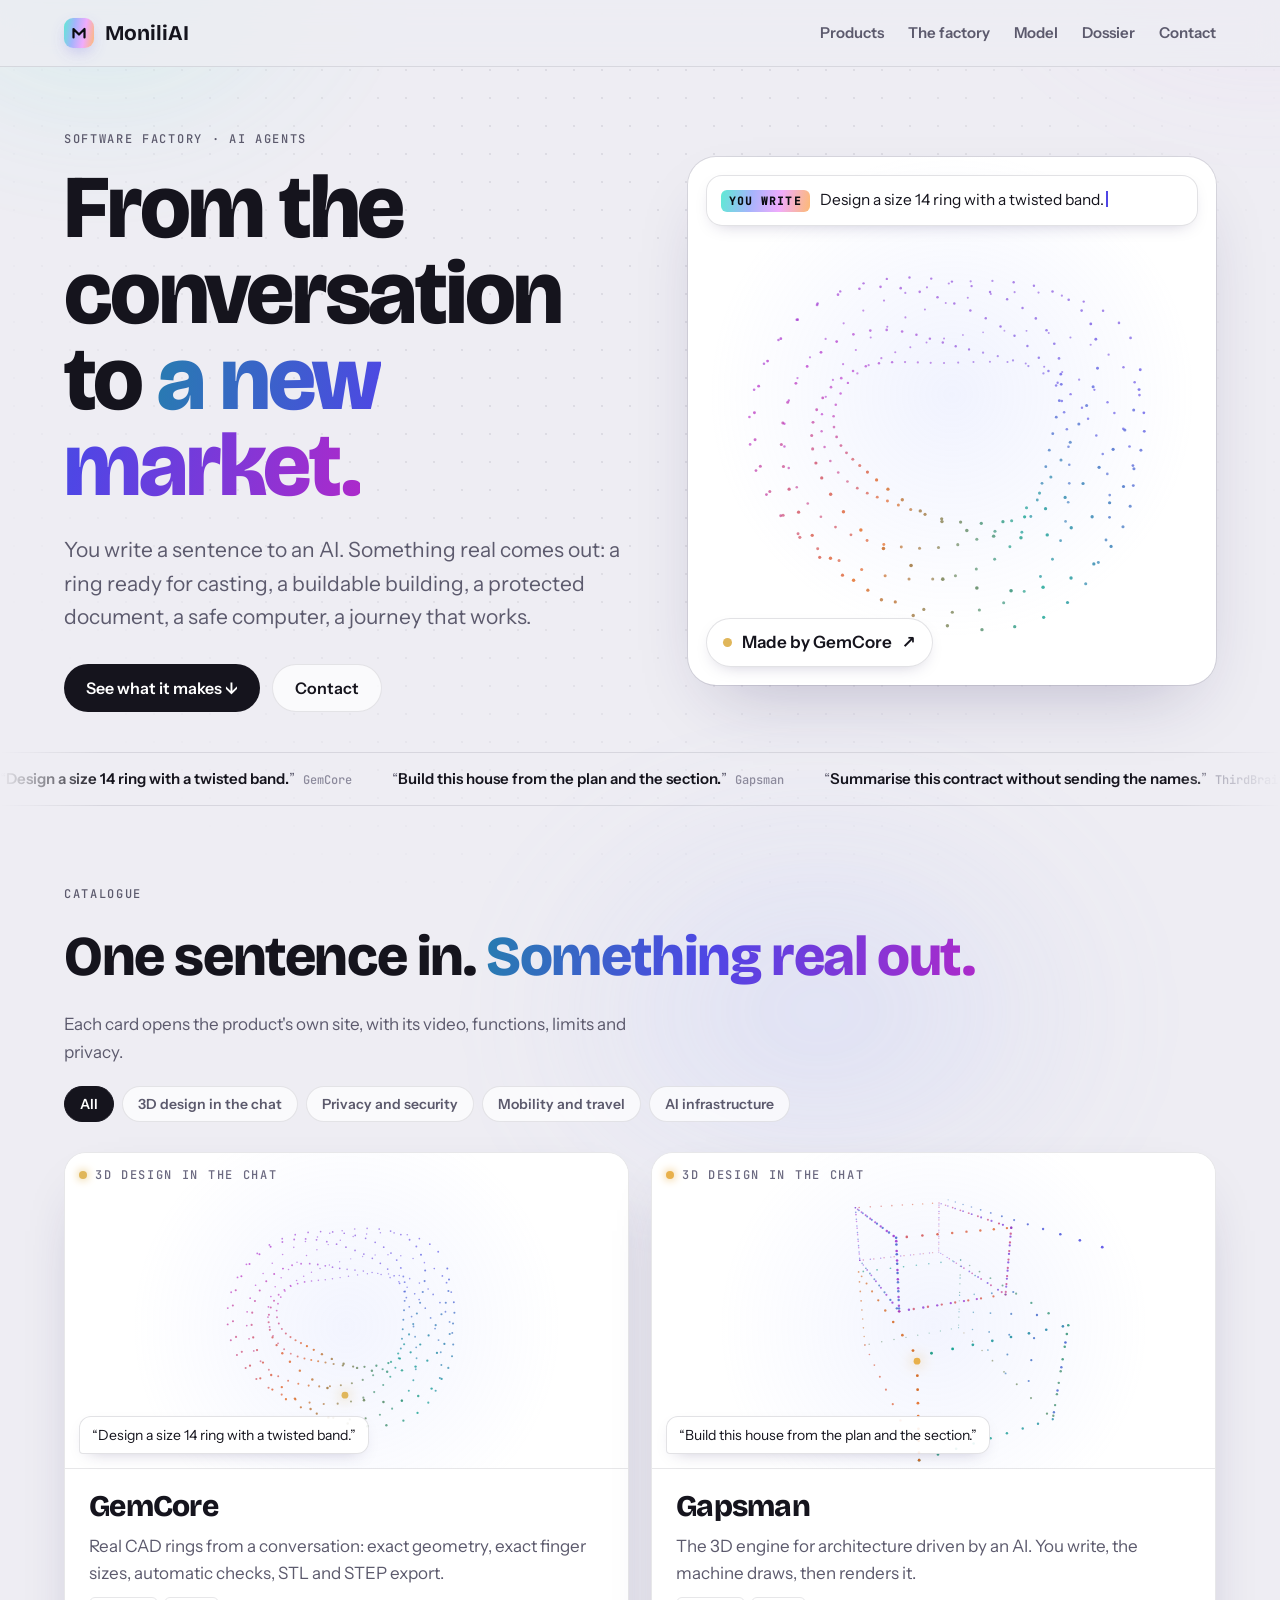
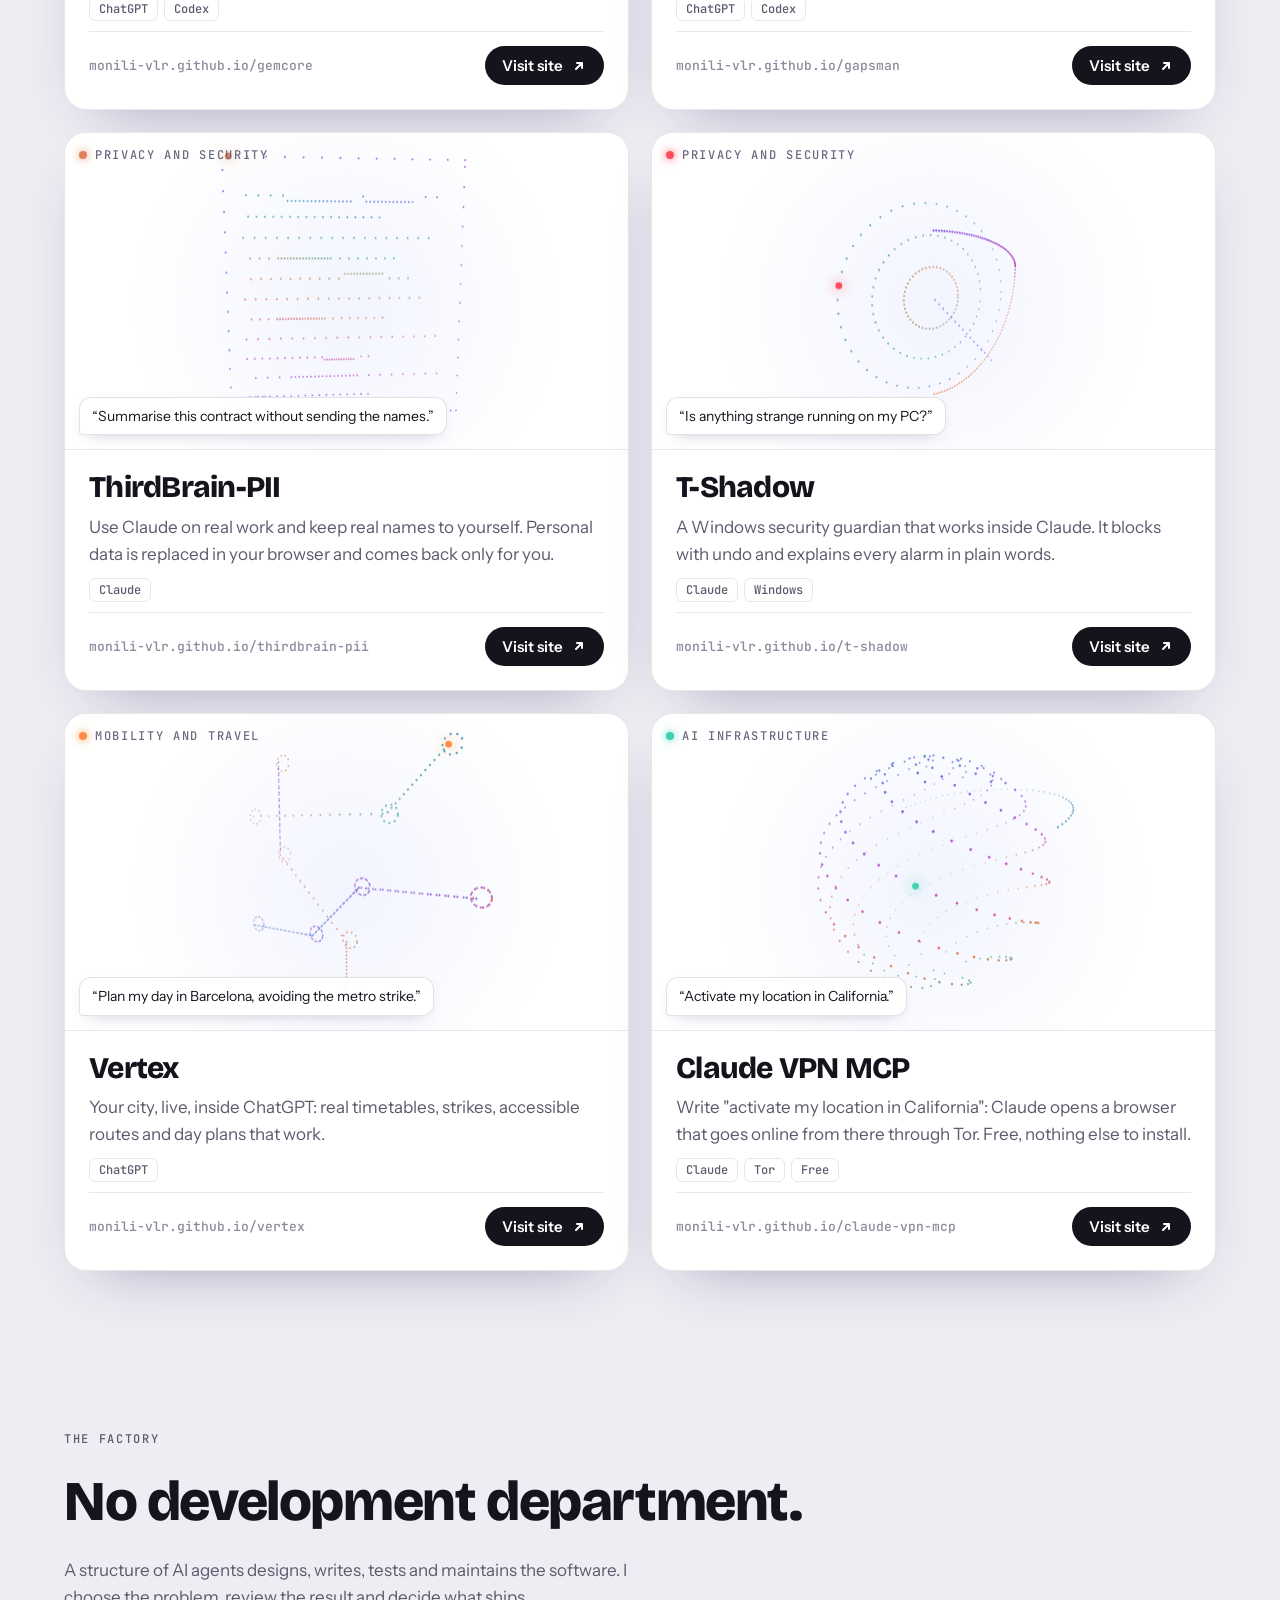
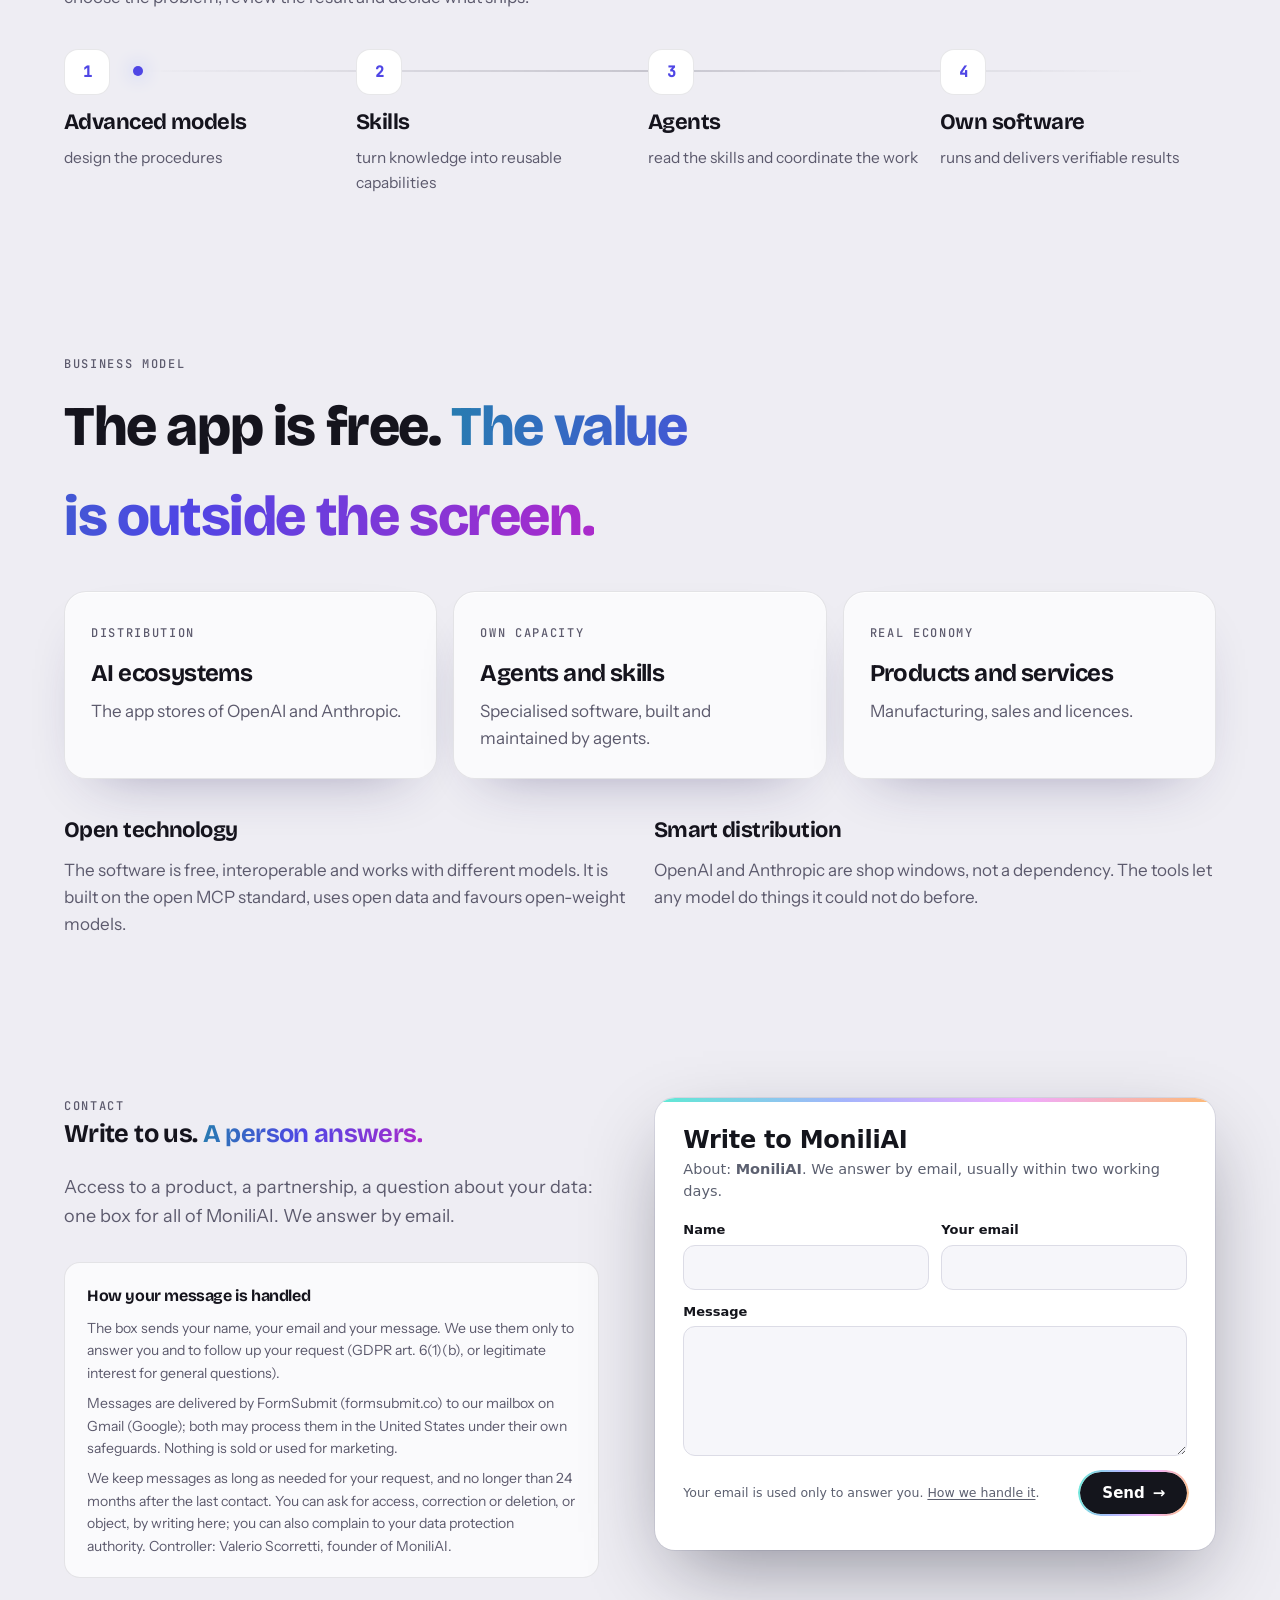
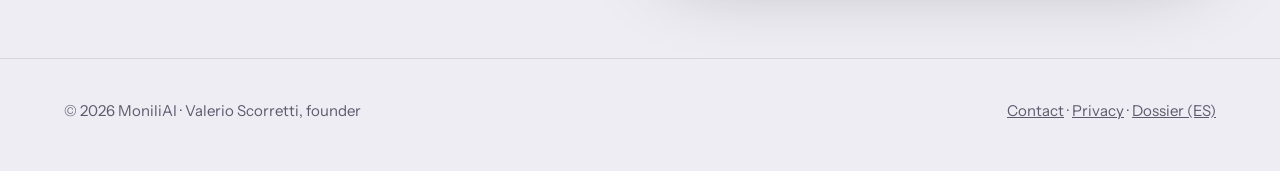
==== index.html @ 057ae203 "White animation screens with dark holographic points; denser lines, smaller points Co-Authored-By: C" ====
<!doctype html>
<html lang="en">
<head>
<meta charset="utf-8">
<meta name="viewport" content="width=device-width, initial-scale=1, viewport-fit=cover">
<title>MoniliAI</title>
<meta name="description" content="MoniliAI is a software factory driven by AI agents. You write a prompt, and something real comes out: a ring, a building, a protected document, a safe computer, a journey.">
<meta name="theme-color" content="#EEEDF3">
<link rel="icon" href="favicon.svg" type="image/svg+xml">
<link rel="canonical" href="https://monili-vlr.github.io/">
<meta property="og:type" content="website">
<meta property="og:title" content="MoniliAI · From the conversation to a new market">
<meta property="og:description" content="A software factory driven by AI agents. You write, something real comes out.">
<meta property="og:url" content="https://monili-vlr.github.io/">
<meta property="og:image" content="https://monili-vlr.github.io/og.jpg">
<meta name="twitter:card" content="summary_large_image">
<link rel="stylesheet" href="fonts/fonts.css">
<style>
/* Layout: a pearl lab with dark screens. The page is light, like the cream product sites; the animations live on dark screens, like the dark ones.
   Before: a dark lab. The hero is a live stage where a prompt turns into the shape of a product;
   every product card uses the same point-cloud engine and the same holographic palette. Single dark theme by design. */
:root {
  --bg: #EEEDF3; --bg2: #FFFFFF; --surface: rgba(255,255,255,.72); --surface2: rgba(255,255,255,.9);
  --line: rgba(22,20,40,.10); --fg: #15141D; --mute: #5C5A6D; --dim: #8C8A9C;
  --screen: #FFFFFF; --on-screen: #15141D; --on-screen-mute: #6B6980;
  --holo: linear-gradient(100deg, #5EEAD4 0%, #A5B4FC 34%, #F0ABFC 66%, #FDBA74 100%);
  --holo-ink: linear-gradient(100deg, #0E9F8E 0%, #4F46E5 38%, #B527C8 68%, #E2641A 100%);
  --shadow: 0 1px 0 rgba(255,255,255,.7) inset, 0 24px 60px -34px rgba(40,30,90,.45);
  --display: "Bricolage Grotesque", "Segoe UI", system-ui, sans-serif;
  --body: "Instrument Sans", "Segoe UI", system-ui, -apple-system, sans-serif;
  --mono: "JetBrains Mono", ui-monospace, Consolas, Menlo, monospace;
  --max: 1200px; --r: 22px;
  color-scheme: light;
}
* { box-sizing: border-box; }
html { scroll-behavior: smooth; }
body { margin: 0; background: var(--bg); color: var(--fg); font: 17px/1.6 var(--body); -webkit-font-smoothing: antialiased; overflow-x: hidden; }
a { color: inherit; }
:focus-visible { outline: 2px solid #4F46E5; outline-offset: 3px; border-radius: 8px; }
.wrap { max-width: var(--max); margin: 0 auto; padding-left: max(24px, env(safe-area-inset-left, 0px)); padding-right: max(24px, env(safe-area-inset-right, 0px)); }
.skip { position: absolute; left: -999px; top: 8px; background: #fff; color: #000; padding: 8px 14px; border-radius: 8px; z-index: 60; }
.skip:focus { left: 8px; }
h1, h2, h3 { font-family: var(--display); margin: 0; letter-spacing: -.025em; text-wrap: balance; }
.holo { background: var(--holo-ink); -webkit-background-clip: text; background-clip: text; color: transparent; background-size: 200% 100%; animation: shift 9s ease-in-out infinite alternate; }
@keyframes shift { to { background-position: 100% 0; } }
.label { font: 500 12px var(--mono); letter-spacing: .14em; text-transform: uppercase; color: var(--mute); }

/* ambient light */
.aurora { position: fixed; inset: -20vmax; z-index: -1; pointer-events: none; filter: blur(70px); opacity: .75;
  background: radial-gradient(28vmax 22vmax at 20% 15%, rgba(94,234,212,.30), transparent 70%), radial-gradient(30vmax 24vmax at 85% 10%, rgba(240,171,252,.30), transparent 70%), radial-gradient(34vmax 26vmax at 60% 90%, rgba(165,180,252,.32), transparent 70%); }
@media (prefers-reduced-motion: no-preference) { .aurora { animation: drift 26s ease-in-out infinite alternate; } }
@keyframes drift { to { transform: translate3d(3vmax, -2vmax, 0) rotate(6deg); } }
.dots { position: fixed; inset: 0; z-index: -1; pointer-events: none; background-image: radial-gradient(rgba(22,20,40,.08) 1px, transparent 1px); background-size: 28px 28px; mask-image: radial-gradient(ellipse at 50% 30%, #000 30%, transparent 80%); }

/* header */
header.top { position: sticky; top: env(safe-area-inset-top, 0px); z-index: 30; background: rgba(238,237,243,.78); backdrop-filter: blur(14px); -webkit-backdrop-filter: blur(14px); border-bottom: 1px solid var(--line); }
body::before { content: ""; position: fixed; inset: 0 0 auto; height: env(safe-area-inset-top, 0px); z-index: 40; background: var(--bg); }
.bar { display: flex; align-items: center; gap: 24px; height: 66px; }
.brand { display: flex; align-items: center; gap: 11px; text-decoration: none; font: 700 21px var(--display); }
.mark { width: 30px; height: 30px; border-radius: 9px; background: var(--holo); display: grid; place-items: center; box-shadow: 0 6px 18px -6px rgba(79,70,229,.45); }
.mark svg { width: 18px; height: 18px; }
.bar nav { margin-left: auto; display: flex; gap: 24px; }
.bar nav a { text-decoration: none; font-weight: 600; font-size: 15px; color: var(--mute); }
.bar nav a:hover { color: var(--fg); }

/* buttons */
.btn { position: relative; display: inline-flex; align-items: center; gap: 10px; padding: 13px 22px; border-radius: 999px; font: 600 16px var(--body); text-decoration: none; transition: transform .15s; }
.btn:hover { transform: translateY(-1px); }
.btn.pri { background: var(--fg); color: #fff; }
.btn.ghost { background: transparent; color: var(--fg); border: 1px solid var(--line); }
.btn.ghost { background: var(--surface); }
.btn.ghost:hover { border-color: rgba(22,20,40,.3); }

/* hero */
.hero { display: grid; grid-template-columns: 1.05fr .95fr; gap: 40px; align-items: center; padding-block: 64px 40px; }
.hero h1 { font-size: clamp(46px, 7vw, 96px); line-height: .96; font-weight: 800; font-variation-settings: "opsz" 96; }
.hero p.lead { font-size: clamp(18px, 2vw, 21px); color: var(--mute); max-width: 33em; margin: 24px 0 0; }
.hero .cta { display: flex; flex-wrap: wrap; gap: 12px; margin-top: 30px; }
.stage { position: relative; aspect-ratio: 1 / 1; max-width: 100%; border-radius: 28px; background: radial-gradient(circle at 50% 45%, rgba(165,180,252,.14), transparent 62%), var(--screen); color: var(--on-screen); overflow: hidden; box-shadow: 0 40px 90px -40px rgba(40,30,90,.6); }
.stage canvas { position: absolute; inset: 0; width: 100%; height: 100%; }
.stage .say { position: absolute; left: 18px; right: 18px; top: 18px; display: flex; gap: 10px; align-items: center; padding: 12px 14px; border-radius: 16px; background: rgba(8,9,13,.72); border: 1px solid rgba(255,255,255,.1); backdrop-filter: blur(8px); font-size: 15.5px; min-height: 50px; }
.stage .say b { flex: none; font: 600 11px var(--mono); letter-spacing: .1em; text-transform: uppercase; color: #0B0C11; background: var(--holo); padding: 4px 8px; border-radius: 6px; }
.stage .say span::after { content: ""; display: inline-block; width: 2px; height: 1.05em; margin-left: 2px; vertical-align: -2px; background: #A5B4FC; animation: blink 1s steps(1) infinite; }
@keyframes blink { 50% { opacity: 0; } }
.stage .made { position: absolute; left: 18px; right: 18px; bottom: 18px; display: flex; align-items: center; justify-content: space-between; gap: 12px; }
.stage .made a { display: inline-flex; align-items: center; gap: 10px; padding: 10px 16px; border-radius: 999px; background: rgba(8,9,13,.72); border: 1px solid rgba(255,255,255,.12); text-decoration: none; font-weight: 600; backdrop-filter: blur(8px); }
.stage .made a:hover { border-color: rgba(255,255,255,.35); }
.stage .made a i { width: 9px; height: 9px; border-radius: 50%; }
.pick { display: flex; gap: 6px; }
.pick button { width: 10px; height: 10px; padding: 0; border-radius: 50%; border: 0; background: rgba(255,255,255,.22); cursor: pointer; }
.pick button[aria-current="true"] { background: #fff; width: 24px; border-radius: 6px; }

/* prompt ticker */
.ticker { border-block: 1px solid var(--line); overflow: hidden; padding-block: 14px; mask-image: linear-gradient(90deg, transparent, #000 8%, #000 92%, transparent); }
.ticker .row { display: flex; gap: 40px; width: max-content; }
@media (prefers-reduced-motion: no-preference) { .ticker .row { animation: tick 60s linear infinite; } }
@keyframes tick { to { transform: translateX(-50%); } }
.ticker span { white-space: nowrap; color: var(--mute); font-size: 15px; }
.ticker span b { color: var(--fg); font-weight: 600; }
.ticker span em { font-style: normal; font: 500 12px var(--mono); color: var(--dim); margin-left: 8px; }

/* sections */
section { padding-block: 80px; }
.head { display: flex; flex-wrap: wrap; align-items: end; justify-content: space-between; gap: 20px; margin-bottom: 30px; }
.head h2 { font-size: clamp(34px, 4.6vw, 56px); font-weight: 800; margin-top: 10px; }
.head p { color: var(--mute); max-width: 34em; margin: 10px 0 0; }
.filters { display: flex; flex-wrap: wrap; gap: 8px; }
.filters button { font: 600 14px var(--body); color: var(--mute); background: var(--surface); border: 1px solid var(--line); border-radius: 999px; padding: 8px 15px; cursor: pointer; }
.filters button[aria-pressed="true"] { color: #fff; background: var(--fg); border-color: var(--fg); }

/* product cards: one family */
.grid { display: grid; grid-template-columns: repeat(2, minmax(0, 1fr)); gap: 22px; }
.prod { position: relative; display: flex; flex-direction: column; text-decoration: none; border-radius: var(--r); background: var(--bg2); border: 1px solid var(--line); box-shadow: var(--shadow); overflow: hidden; transition: transform .25s, border-color .25s; isolation: isolate; }
.prod::before { content: ""; position: absolute; inset: 0; border-radius: inherit; padding: 1px; background: var(--holo); -webkit-mask: linear-gradient(#000 0 0) content-box, linear-gradient(#000 0 0); -webkit-mask-composite: xor; mask-composite: exclude; opacity: 0; transition: opacity .25s; pointer-events: none; z-index: 2; }
.prod:hover, .prod:focus-visible { transform: translateY(-4px); }
.prod:hover::before, .prod:focus-visible::before { opacity: 1; }
.prod .viz { position: relative; aspect-ratio: 16 / 9; max-width: 100%; background: radial-gradient(circle at 50% 55%, rgba(165,180,252,.14), transparent 65%), var(--screen); color: var(--on-screen); }
.prod .viz .label { color: var(--on-screen-mute); }
.prod .viz canvas { position: absolute; inset: 0; width: 100%; height: 100%; }
.prod .viz .q { position: absolute; left: 14px; bottom: 14px; max-width: calc(100% - 28px); padding: 7px 12px; border-radius: 12px 12px 12px 4px; background: rgba(8,9,13,.78); border: 1px solid rgba(255,255,255,.12); font-size: 14px; color: var(--on-screen); white-space: nowrap; overflow: hidden; text-overflow: ellipsis; backdrop-filter: blur(6px); }
.prod .viz .mk { position: absolute; left: 14px; top: 14px; display: flex; align-items: center; gap: 8px; }
.prod .viz .mk i { width: 8px; height: 8px; border-radius: 50%; box-shadow: 0 0 10px currentColor; }
.prod .in { display: flex; flex-direction: column; gap: 10px; padding: 22px 24px 24px; flex: 1; min-width: 0; }
.prod h3 { font-size: 30px; font-weight: 800; line-height: 1.05; }
.prod p { margin: 0; color: var(--mute); }
.chips { display: flex; flex-wrap: wrap; gap: 6px; }
.chips span { font: 500 12px var(--mono); padding: 3px 9px; border-radius: 6px; border: 1px solid var(--line); color: var(--mute); }
.go { margin-top: auto; padding-top: 14px; display: flex; align-items: center; justify-content: space-between; gap: 14px; border-top: 1px solid var(--line); }
.go .url { font: 500 13px var(--mono); color: var(--dim); overflow: hidden; text-overflow: ellipsis; white-space: nowrap; min-width: 0; }
.go .visit { flex: none; display: inline-flex; align-items: center; gap: 8px; padding: 10px 17px; border-radius: 999px; background: var(--fg); color: #fff; font: 700 15px var(--body); }
.go .visit svg { width: 16px; height: 16px; transition: transform .2s; }
.prod:hover .go .visit { background: var(--holo); color: #0B0C11; }
.prod:hover .go .visit svg { transform: translate(2px, -2px); }
.add { display: grid; place-items: center; text-align: center; gap: 8px; padding: 32px; background: var(--surface); border: 1px dashed rgba(22,20,40,.2); border-radius: var(--r); color: var(--mute); min-height: 260px; }
.add b { font: 700 22px var(--display); color: var(--fg); }

/* factory line */
.line { display: grid; grid-template-columns: repeat(4, minmax(0, 1fr)); gap: 16px; position: relative; }
.line::before { content: ""; position: absolute; left: 6%; right: 6%; top: 29px; height: 2px; background: linear-gradient(90deg, transparent, rgba(22,20,40,.18), transparent); }
.line::after { content: ""; position: absolute; top: 25px; left: 6%; width: 10px; height: 10px; border-radius: 50%; background: #4F46E5; box-shadow: 0 0 18px #A5B4FC; }
@media (prefers-reduced-motion: no-preference) { .line::after { animation: run 5s ease-in-out infinite; } }
@keyframes run { to { left: 92%; } }
.step { position: relative; padding-top: 64px; }
.step::before { content: attr(data-n); position: absolute; top: 8px; left: 0; width: 44px; height: 44px; border-radius: 14px; display: grid; place-items: center; background: var(--bg2); border: 1px solid var(--line); box-shadow: var(--shadow); color: #4F46E5; font: 600 15px var(--mono); }
.step h3 { font-size: 22px; }
.step p { margin: 6px 0 0; color: var(--mute); font-size: 15.5px; }

/* model */
.model { display: grid; grid-template-columns: repeat(3, minmax(0, 1fr)); gap: 16px; }
.layer { padding: 26px; border-radius: var(--r); background: var(--surface); border: 1px solid var(--line); box-shadow: var(--shadow); }
.layer h3 { font-size: 24px; margin: 8px 0 6px; }
.layer p { margin: 0; color: var(--mute); }
.principles { display: grid; grid-template-columns: 1fr 1fr; gap: 28px; margin-top: 34px; }
.principles h3 { font-size: 22px; margin-bottom: 8px; }
.principles p { margin: 0; color: var(--mute); }

footer { border-top: 1px solid var(--line); padding-block: 40px 48px; color: var(--mute); font-size: 15px; }
footer .wrap { display: flex; flex-wrap: wrap; justify-content: space-between; gap: 20px; }

@media (max-width: 960px) {
  .hero { grid-template-columns: 1fr; padding-block: 40px 24px; }
  .grid, .model, .principles { grid-template-columns: 1fr; }
  .line { grid-template-columns: 1fr 1fr; } .line::before, .line::after { display: none; }
  .bar nav { display: none; }
}
@media (max-width: 480px) {
  .wrap { padding-left: max(16px, env(safe-area-inset-left, 0px)); padding-right: max(16px, env(safe-area-inset-right, 0px)); }
  .line { grid-template-columns: 1fr; }
  .go .url { display: none; }
  .stage .say { font-size: 14px; }
}
@media (prefers-reduced-motion: reduce) { html { scroll-behavior: auto; } .holo { animation: none; } .stage .say span::after { animation: none; } }
.contact { display: grid; grid-template-columns: minmax(0, 1fr) minmax(0, 1.05fr); gap: 56px; align-items: start; }
.contact .clead { color: var(--mute); font-size: 18px; max-width: 30em; margin: 18px 0 0; }
.cwait { min-height: 380px; display: grid; place-items: center; margin: 0; border-radius: 20px; border: 1px dashed var(--line); color: var(--mute); }
.pnote { margin-top: 32px; padding: 20px 22px; border-radius: 16px; border: 1px solid var(--line); background: var(--surface); font-size: 14px; color: var(--mute); }
.pnote h3 { font-size: 16px; color: var(--fg); margin-bottom: 6px; }
.pnote p { margin: 8px 0 0; }
@media (max-width: 900px) { .contact { grid-template-columns: minmax(0, 1fr); gap: 32px; } }

/* performance: the effects above stay, but nothing forces a full repaint on every frame */
.aurora { animation: none !important; will-change: auto; }                       /* the soft background is drawn once */
.stage .say, .stage .made a, .prod .viz .q { backdrop-filter: none !important; -webkit-backdrop-filter: none !important; }
.stage .say, .stage .made a { background: rgba(8,9,13,.84); } .prod .viz .q { background: rgba(8,9,13,.86); }
.holo { animation: none; background-position: 30% 0; } h1 .holo { animation: shift 9s ease-in-out infinite alternate; }
@media (prefers-reduced-motion: no-preference) { .line::after { left: 6%; right: auto; animation: run2 5s ease-in-out infinite; } }
.line { container-type: inline-size; }
@keyframes run2 { to { transform: translateX(86cqw); } }
@media (prefers-reduced-motion: reduce) { h1 .holo { animation: none; } }

/* white screens: the animations draw dark holographic points on white; labels are light chips */
.stage { background: radial-gradient(circle at 50% 45%, rgba(165,180,252,.16), transparent 62%), var(--screen) !important; box-shadow: 0 30px 70px -30px rgba(40,30,90,.28), 0 0 0 1px var(--line) !important; }
.prod .viz { background: radial-gradient(circle at 50% 55%, rgba(165,180,252,.14), transparent 65%), var(--screen) !important; border-bottom: 1px solid var(--line); }
.stage .say, .stage .made a, .prod .viz .q { background: rgba(255,255,255,.9) !important; border: 1px solid rgba(22,20,40,.12) !important; color: var(--on-screen) !important; box-shadow: 0 6px 18px -10px rgba(40,30,90,.35); }
.stage .made a:hover { border-color: rgba(79,70,229,.45) !important; }
.stage .say span::after { background: #4F46E5; }
.stage .say span, .stage .made a, .prod .viz .q { color: var(--on-screen); }
</style>
</head>
<body>
<div class="aurora" aria-hidden="true"></div><div class="dots" aria-hidden="true"></div>
<a class="skip" href="#products">Skip to the products</a>
<header class="top">
  <div class="wrap bar">
    <a class="brand" href="#top" aria-label="MoniliAI, home"><span class="mark"><svg viewBox="0 0 18 18" aria-hidden="true"><path d="M3.5 13.5V5l5.5 5.5L14.5 5v8.5" fill="none" stroke="#0B0C11" stroke-width="2.2" stroke-linecap="round" stroke-linejoin="round"/></svg></span>MoniliAI</a>
    <nav aria-label="Main"><a href="#products">Products</a><a href="#factory">The factory</a><a href="#model">Model</a><a href="dossier/">Dossier</a><a href="#contact">Contact</a></nav>
  </div>
</header>

<main id="top">
  <div class="wrap hero">
    <div>
      <div class="label">Software factory · AI agents</div>
      <h1 style="margin-top:18px">From the conversation to <span class="holo">a new market.</span></h1>
      <p class="lead">You write a sentence to an AI. Something real comes out: a ring ready for casting, a buildable building, a protected document, a safe computer, a journey that works.</p>
      <div class="cta"><a class="btn pri" href="#products">See what it makes ↓</a><a class="btn ghost" href="#contact">Contact</a></div>
    </div>
    <div class="stage" id="stage" aria-label="Live example: a prompt becomes the shape of a product">
      <canvas id="hero" aria-hidden="true"></canvas>
      <div class="say"><b>You write</b><span id="say"></span></div>
      <div class="made"><a id="madeby" href="#products"><i></i><span>Made by …</span> ↗</a><div class="pick" id="pick" role="group" aria-label="Choose an example"></div></div>
    </div>
  </div>

  <div class="ticker" aria-label="Examples of prompts"><div class="row" id="ticker"></div></div>

  <section id="products" aria-labelledby="ph">
    <div class="wrap">
      <div class="head">
        <div><div class="label">Catalogue</div><h2 id="ph">One sentence in. <span class="holo">Something real out.</span></h2><p>Each card opens the product's own site, with its video, functions, limits and privacy.</p></div>
        <div class="filters" id="filters" role="group" aria-label="Filter by market"></div>
      </div>
      <div class="grid" id="grid"></div>
    </div>
  </section>

  <section id="factory" aria-labelledby="fh">
    <div class="wrap">
      <div class="head"><div><div class="label">The factory</div><h2 id="fh">No development department.</h2><p>A structure of AI agents designs, writes, tests and maintains the software. I choose the problem, review the result and decide what ships.</p></div></div>
      <div class="line">
        <div class="step" data-n="1"><h3>Advanced models</h3><p>design the procedures</p></div>
        <div class="step" data-n="2"><h3>Skills</h3><p>turn knowledge into reusable capabilities</p></div>
        <div class="step" data-n="3"><h3>Agents</h3><p>read the skills and coordinate the work</p></div>
        <div class="step" data-n="4"><h3>Own software</h3><p>runs and delivers verifiable results</p></div>
      </div>
    </div>
  </section>

  <section id="model" aria-labelledby="mh">
    <div class="wrap">
      <div class="head"><div><div class="label">Business model</div><h2 id="mh">The app is free. <span class="holo">The value is outside the screen.</span></h2></div></div>
      <div class="model">
        <div class="layer"><span class="label">Distribution</span><h3>AI ecosystems</h3><p>The app stores of OpenAI and Anthropic.</p></div>
        <div class="layer"><span class="label">Own capacity</span><h3>Agents and skills</h3><p>Specialised software, built and maintained by agents.</p></div>
        <div class="layer"><span class="label">Real economy</span><h3>Products and services</h3><p>Manufacturing, sales and licences.</p></div>
      </div>
      <div class="principles">
        <div><h3>Open technology</h3><p>The software is free, interoperable and works with different models. It is built on the open MCP standard, uses open data and favours open-weight models.</p></div>
        <div><h3>Smart distribution</h3><p>OpenAI and Anthropic are shop windows, not a dependency. The tools let any model do things it could not do before.</p></div>
      </div>
    </div>
  </section>
  <section id="contact" aria-labelledby="ch">
    <div class="wrap contact">
      <div>
        <div class="label">Contact</div>
        <h2 id="ch">Write to us. <span class="holo">A person answers.</span></h2>
        <p class="clead">Access to a product, a partnership, a question about your data: one box for all of MoniliAI. We answer by email.</p>
        <div class="pnote" id="privacy-contact">
          <h3>How your message is handled</h3>
          <p>The box sends your name, your email and your message. We use them only to answer you and to follow up your request (GDPR art. 6(1)(b), or legitimate interest for general questions).</p>
          <p>Messages are delivered by FormSubmit (formsubmit.co) to our mailbox on Gmail (Google); both may process them in the United States under their own safeguards. Nothing is sold or used for marketing.</p>
          <p>We keep messages as long as needed for your request, and no longer than 24 months after the last contact. You can ask for access, correction or deletion, or object, by writing here; you can also complain to your data protection authority. Controller: Valerio Scorretti, founder of MoniliAI.</p>
        </div>
      </div>
      <div data-mai-contact-inline data-topic="MoniliAI" data-light><p class="cwait">Loading the contact form…</p></div>
      <script src="contact.js"></script>
    </div>
  </section>
</main>

<footer><div class="wrap"><span>© 2026 MoniliAI · Valerio Scorretti, founder</span><span><a href="#contact">Contact</a> · <a href="#privacy-contact">Privacy</a> · <a href="dossier/">Dossier (ES)</a></span></div></footer>

<script src="products.js"></script>
<script src="fx.js"></script>
<script>
(() => {
  const P = window.PRODUCTS || [], M = window.MARKETS || {}, FX = window.MFX;
  const esc = s => String(s).replace(/[&<>"]/g, c => ({ '&': '&amp;', '<': '&lt;', '>': '&gt;', '"': '&quot;' }[c]));
  const arrow = '<svg viewBox="0 0 16 16" aria-hidden="true"><path d="M5 11 11 5M6 5h5v5" fill="none" stroke="currentColor" stroke-width="2" stroke-linecap="round" stroke-linejoin="round"/></svg>';

  /* hero: a prompt is typed, the points re-form into the product that answers it */
  const hero = FX.mount(document.getElementById('hero'), { shape: P[0] ? P[0].shape : 'orb', speed: .3, scale: .225 });
  const say = document.getElementById('say'), made = document.getElementById('madeby'), pick = document.getElementById('pick');
  pick.innerHTML = P.map((p, i) => `<button type="button" aria-label="Show ${esc(p.name)}" data-i="${i}"></button>`).join('');
  let cur = -1, timer = 0, typing = 0;
  function show(i) {
    cur = (i + P.length) % P.length; const p = P[cur];
    pick.querySelectorAll('button').forEach((b, k) => b.setAttribute('aria-current', k === cur));
    made.href = p.url; made.querySelector('i').style.background = p.color; made.querySelector('span').textContent = 'Made by ' + p.name;
    hero.morph(p.shape || 'orb', performance.now());
    clearInterval(typing); let n = 0; say.textContent = '';
    if (FX.reduce) say.textContent = p.prompt; else typing = setInterval(() => { say.textContent = p.prompt.slice(0, ++n); if (n >= p.prompt.length) clearInterval(typing); }, 32);
    clearTimeout(timer); timer = setTimeout(() => show(cur + 1), 6000);
  }
  pick.addEventListener('click', e => { const b = e.target.closest('button'); if (b) show(+b.dataset.i); });
  show(0);

  /* ticker of real example prompts */
  const items = P.map(p => `<span>“<b>${esc(p.prompt)}</b>”<em>${esc(p.name)}</em></span>`).join('');
  document.getElementById('ticker').innerHTML = items + items;

  /* catalogue: same engine, same palette, one family */
  const grid = document.getElementById('grid'), fl = document.getElementById('filters');
  const card = p => `<a class="prod" id="${esc(p.id)}" href="${esc(p.url)}" data-m="${esc(p.market)}" aria-label="${esc(p.name)}: visit the site">
      <div class="viz"><canvas data-shape="${esc(p.shape || 'orb')}" data-color="${esc(p.color || '')}" aria-hidden="true"></canvas>
        <div class="mk"><i style="background:${esc(p.color)};color:${esc(p.color)}"></i><span class="label">${esc(M[p.market] || p.market)}</span></div>
        <div class="q">“${esc(p.prompt || '')}”</div></div>
      <div class="in"><h3>${esc(p.name)}</h3><p>${esc(p.line)}</p>
        <div class="chips">${(p.runs || []).map(r => `<span>${esc(r)}</span>`).join('')}</div>
        <div class="go"><span class="url">${esc(p.url.replace(/^https?:\/\//, '').replace(/\/$/, ''))}</span><span class="visit">Visit site ${arrow}</span></div></div></a>`;
  const used = Object.keys(M).filter(k => P.some(p => p.market === k));
  fl.innerHTML = [['all', 'All'], ...used.map(k => [k, M[k]])].map(([k, t], i) => `<button type="button" data-k="${k}" aria-pressed="${i === 0}">${esc(t)}</button>`).join('');
  function render(k) {
    const list = P.filter(p => k === 'all' || p.market === k);
    grid.innerHTML = list.map(card).join('') + (list.length % 2 && k === 'all' ? '<div class="add"><b>More products in the factory</b><span>New tools are added here as they ship.</span></div>' : '');
    grid.querySelectorAll('.prod').forEach(a => {
      const c = a.querySelector('canvas'); const st = FX.mount(c, { shape: c.dataset.shape, accent: c.dataset.color, speed: .22, scale: .215 });
      a.addEventListener('mouseenter', () => { st.st.hover = 1; }); a.addEventListener('mouseleave', () => { st.st.hover = 0; });
      a.addEventListener('focus', () => { st.st.hover = 1; }); a.addEventListener('blur', () => { st.st.hover = 0; });
    });
  }
  fl.addEventListener('click', e => { const b = e.target.closest('button'); if (!b) return; fl.querySelectorAll('button').forEach(x => x.setAttribute('aria-pressed', x === b)); render(b.dataset.k); });
  render('all');
})();
</script>
</body>
</html>
---- fonts/fonts.css ----
@font-face {
  font-family: 'Bricolage Grotesque';
  font-style: normal;
  font-weight: 500 800;
  font-stretch: 100%;
  font-display: swap;
  src: url(BricolageGrotesque.woff2) format('woff2');
  unicode-range: U+0000-00FF, U+0131, U+0152-0153, U+02BB-02BC, U+02C6, U+02DA, U+02DC, U+0304, U+0308, U+0329, U+2000-206F, U+20AC, U+2122, U+2191, U+2193, U+2212, U+2215, U+FEFF, U+FFFD;
}
@font-face {
  font-family: 'Instrument Sans';
  font-style: normal;
  font-weight: 400 600;
  font-stretch: 100%;
  font-display: swap;
  src: url(InstrumentSans.woff2) format('woff2');
  unicode-range: U+0000-00FF, U+0131, U+0152-0153, U+02BB-02BC, U+02C6, U+02DA, U+02DC, U+0304, U+0308, U+0329, U+2000-206F, U+20AC, U+2122, U+2191, U+2193, U+2212, U+2215, U+FEFF, U+FFFD;
}
@font-face {
  font-family: 'JetBrains Mono';
  font-style: normal;
  font-weight: 500;
  font-display: swap;
  src: url(JetBrainsMono.woff2) format('woff2');
  unicode-range: U+0000-00FF, U+0131, U+0152-0153, U+02BB-02BC, U+02C6, U+02DA, U+02DC, U+0304, U+0308, U+0329, U+2000-206F, U+20AC, U+2122, U+2191, U+2193, U+2212, U+2215, U+FEFF, U+FFFD;
}
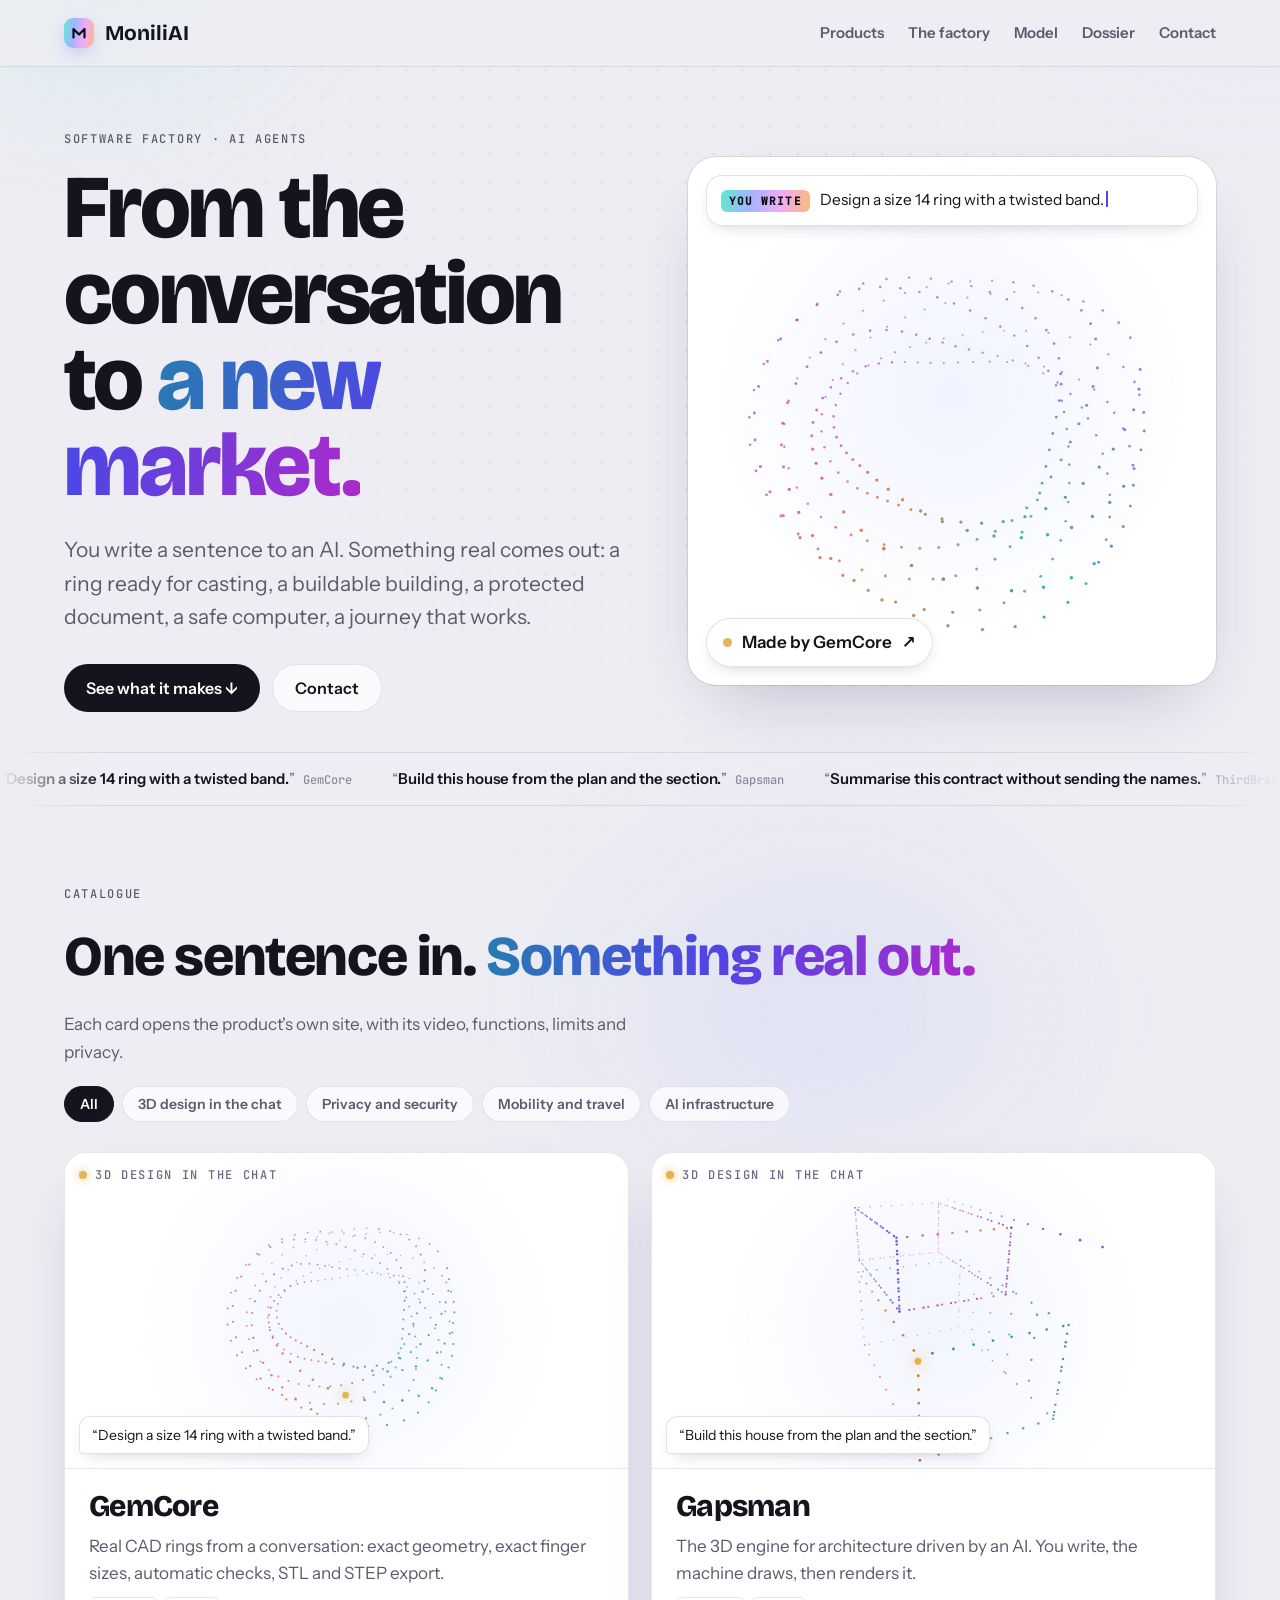
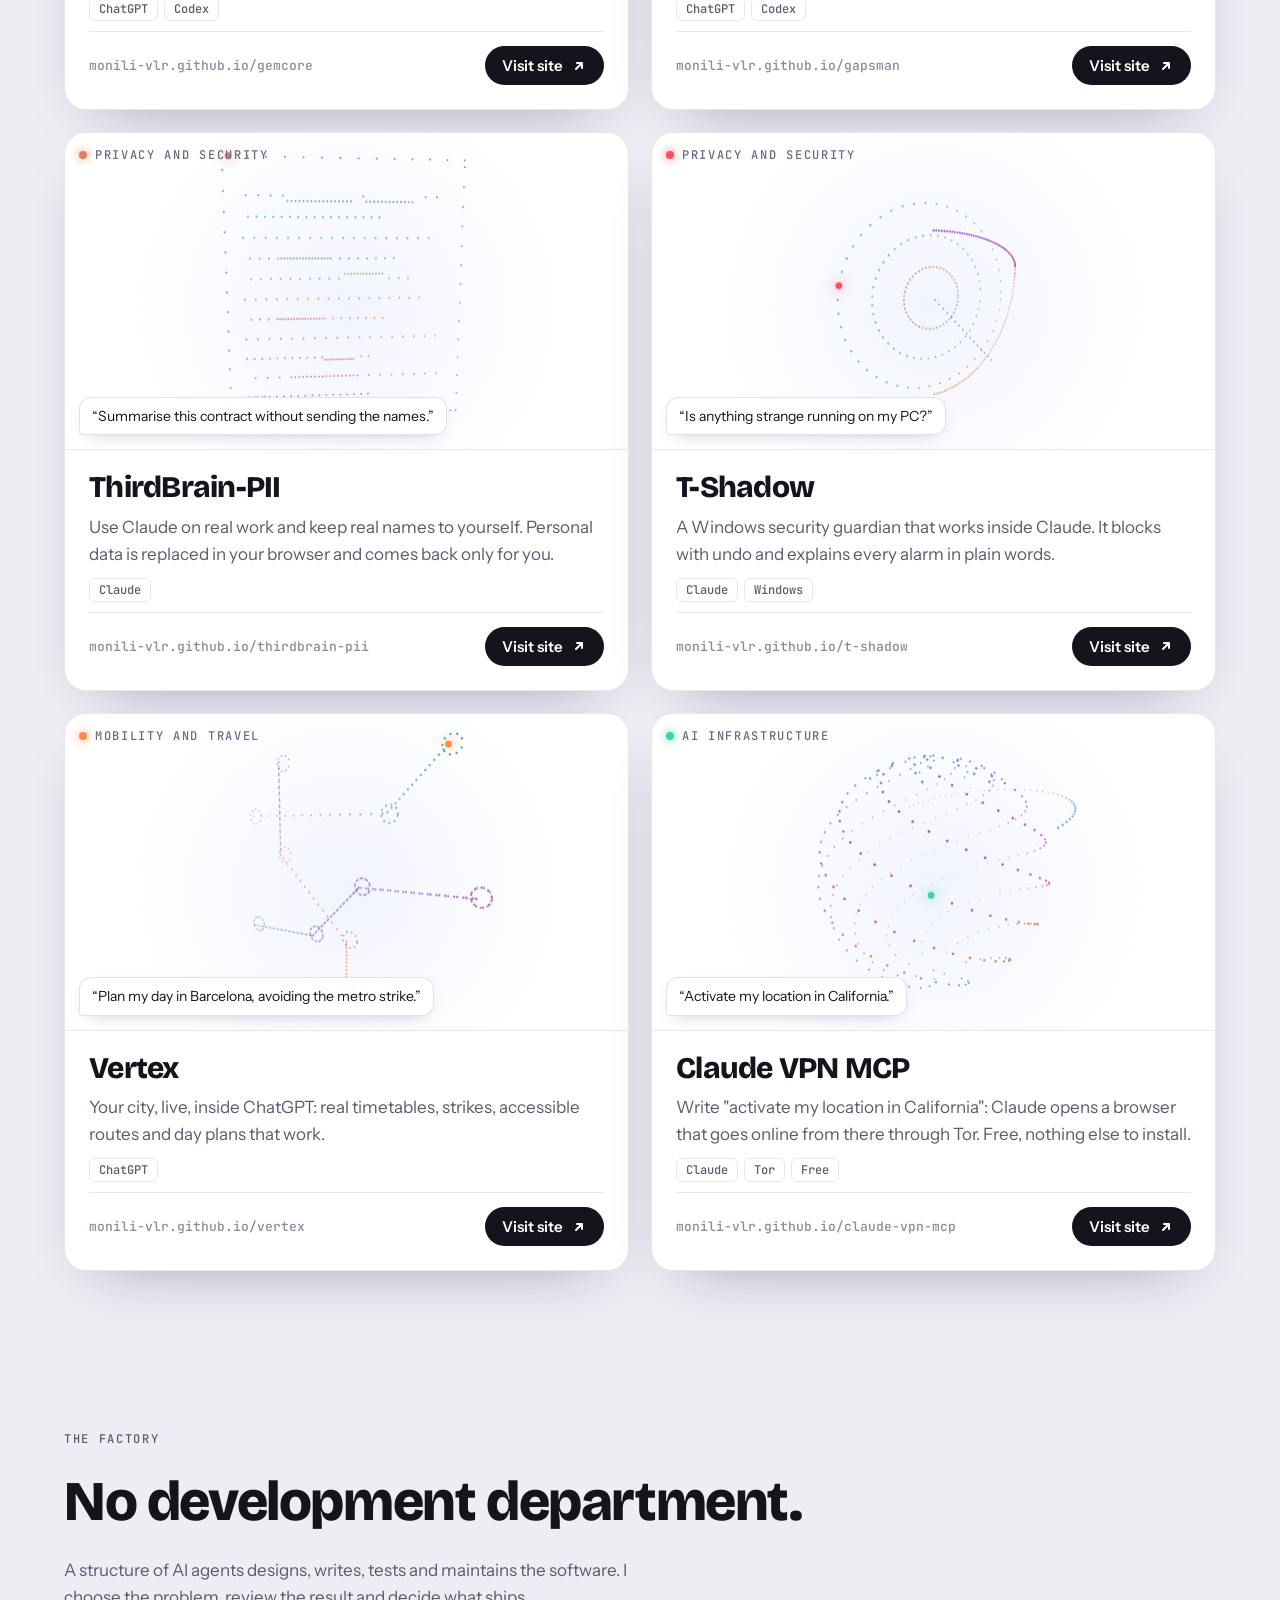
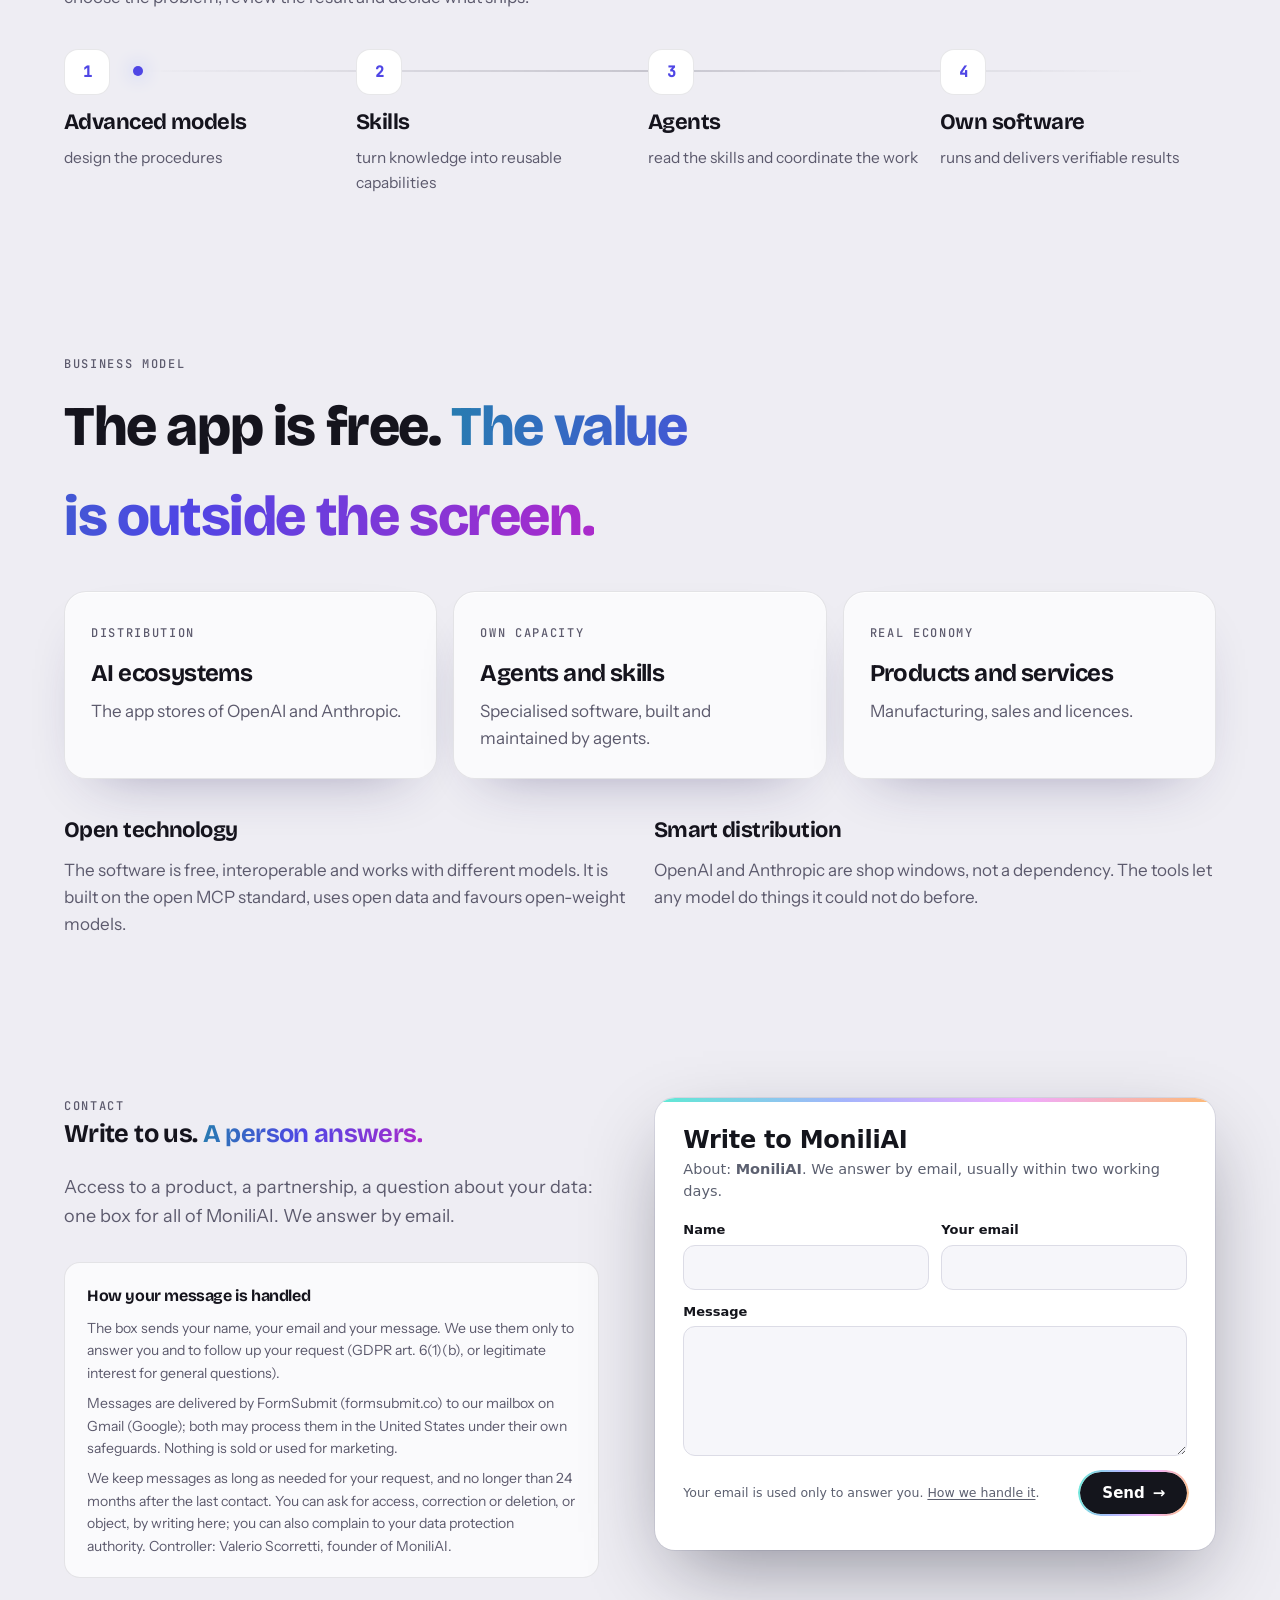
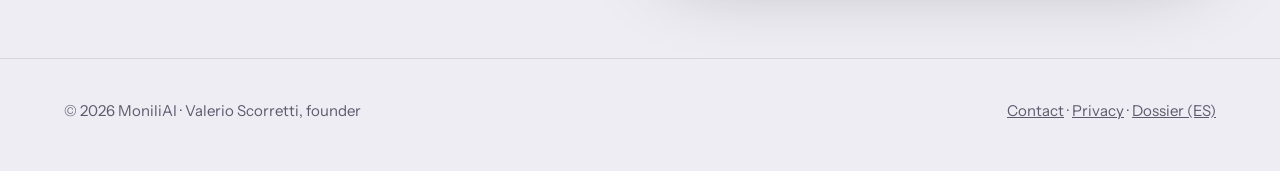
==== commit f99948e8: "Shared phone layout (mobile.css): swipe rows for long card groups, tables as cards; catalogue swipes" ====
--- a/index.html
+++ b/index.html
@@ -196,6 +196,7 @@
 .stage .say span::after { background: #4F46E5; }
 .stage .say span, .stage .made a, .prod .viz .q { color: var(--on-screen); }
 </style>
+<link rel="stylesheet" href="mobile.css">
 </head>
 <body>
 <div class="aurora" aria-hidden="true"></div><div class="dots" aria-hidden="true"></div>
@@ -230,7 +231,7 @@
         <div><div class="label">Catalogue</div><h2 id="ph">One sentence in. <span class="holo">Something real out.</span></h2><p>Each card opens the product's own site, with its video, functions, limits and privacy.</p></div>
         <div class="filters" id="filters" role="group" aria-label="Filter by market"></div>
       </div>
-      <div class="grid" id="grid"></div>
+      <p class="mai-swipe-hint">Swipe to see more</p><div class="grid mai-swipe" id="grid"></div>
     </div>
   </section>
 
--- a/mobile.css
+++ b/mobile.css
@@ -0,0 +1,28 @@
+/* MoniliAI phone layout, shared by every MoniliAI site. Nothing here changes the desktop layout.
+   .mai-swipe        a long group of cards becomes one row you swipe sideways (the next card peeks in)
+   .mai-wrap         an invisible wrapper added around cards that had no container of their own
+   .mai-swipe-hint   "Swipe to see more", shown only on phones
+   table.mai-cards   each table row becomes a small card; cells show their column name (data-label) */
+div.mai-swipe.mai-wrap { display: contents; }
+.mai-swipe-hint { display: none; }
+
+@media (max-width: 700px) {
+  .mai-swipe {
+    display: flex !important; flex-wrap: nowrap !important; grid-template-columns: none !important;
+    gap: 14px !important; overflow-x: auto; overscroll-behavior-x: contain; scroll-snap-type: x mandatory;
+    -webkit-overflow-scrolling: touch; padding: 4px 2px 14px !important; margin-top: 0 !important; scrollbar-width: thin;
+  }
+  .mai-swipe > * { flex: 0 0 86% !important; max-width: 86% !important; min-width: 0 !important; scroll-snap-align: start; margin: 0 !important; }
+  .mai-swipe > * img { max-width: 100%; height: auto; }
+  .mai-swipe-hint { display: flex; align-items: center; gap: 6px; margin: 14px 0 4px; font-size: 13px; font-weight: 600; letter-spacing: .02em; opacity: .62; }
+  .mai-swipe-hint::after { content: "→"; font-size: 15px; }
+
+  table.mai-cards, table.mai-cards tbody, table.mai-cards tr, table.mai-cards td, table.mai-cards th { display: block; width: 100% !important; box-sizing: border-box; }
+  table.mai-cards { min-width: 0 !important; border: 0 !important; }
+  table.mai-cards thead { display: none; }
+  table.mai-cards tr { margin: 0 0 10px; padding: 10px 12px; border: 1px solid rgba(128,128,140,.32); border-radius: 12px; }
+  table.mai-cards td, table.mai-cards th { border: 0 !important; padding: 3px 0 !important; text-align: left !important; white-space: normal !important; }
+  table.mai-cards td[data-label]::before { content: attr(data-label); display: block; font-size: 11px; font-weight: 600; letter-spacing: .08em; text-transform: uppercase; opacity: .55; margin-top: 4px; }
+  table.mai-cards td:first-child { font-weight: 700; }
+  table.mai-cards td:first-child::before { display: none; }
+}
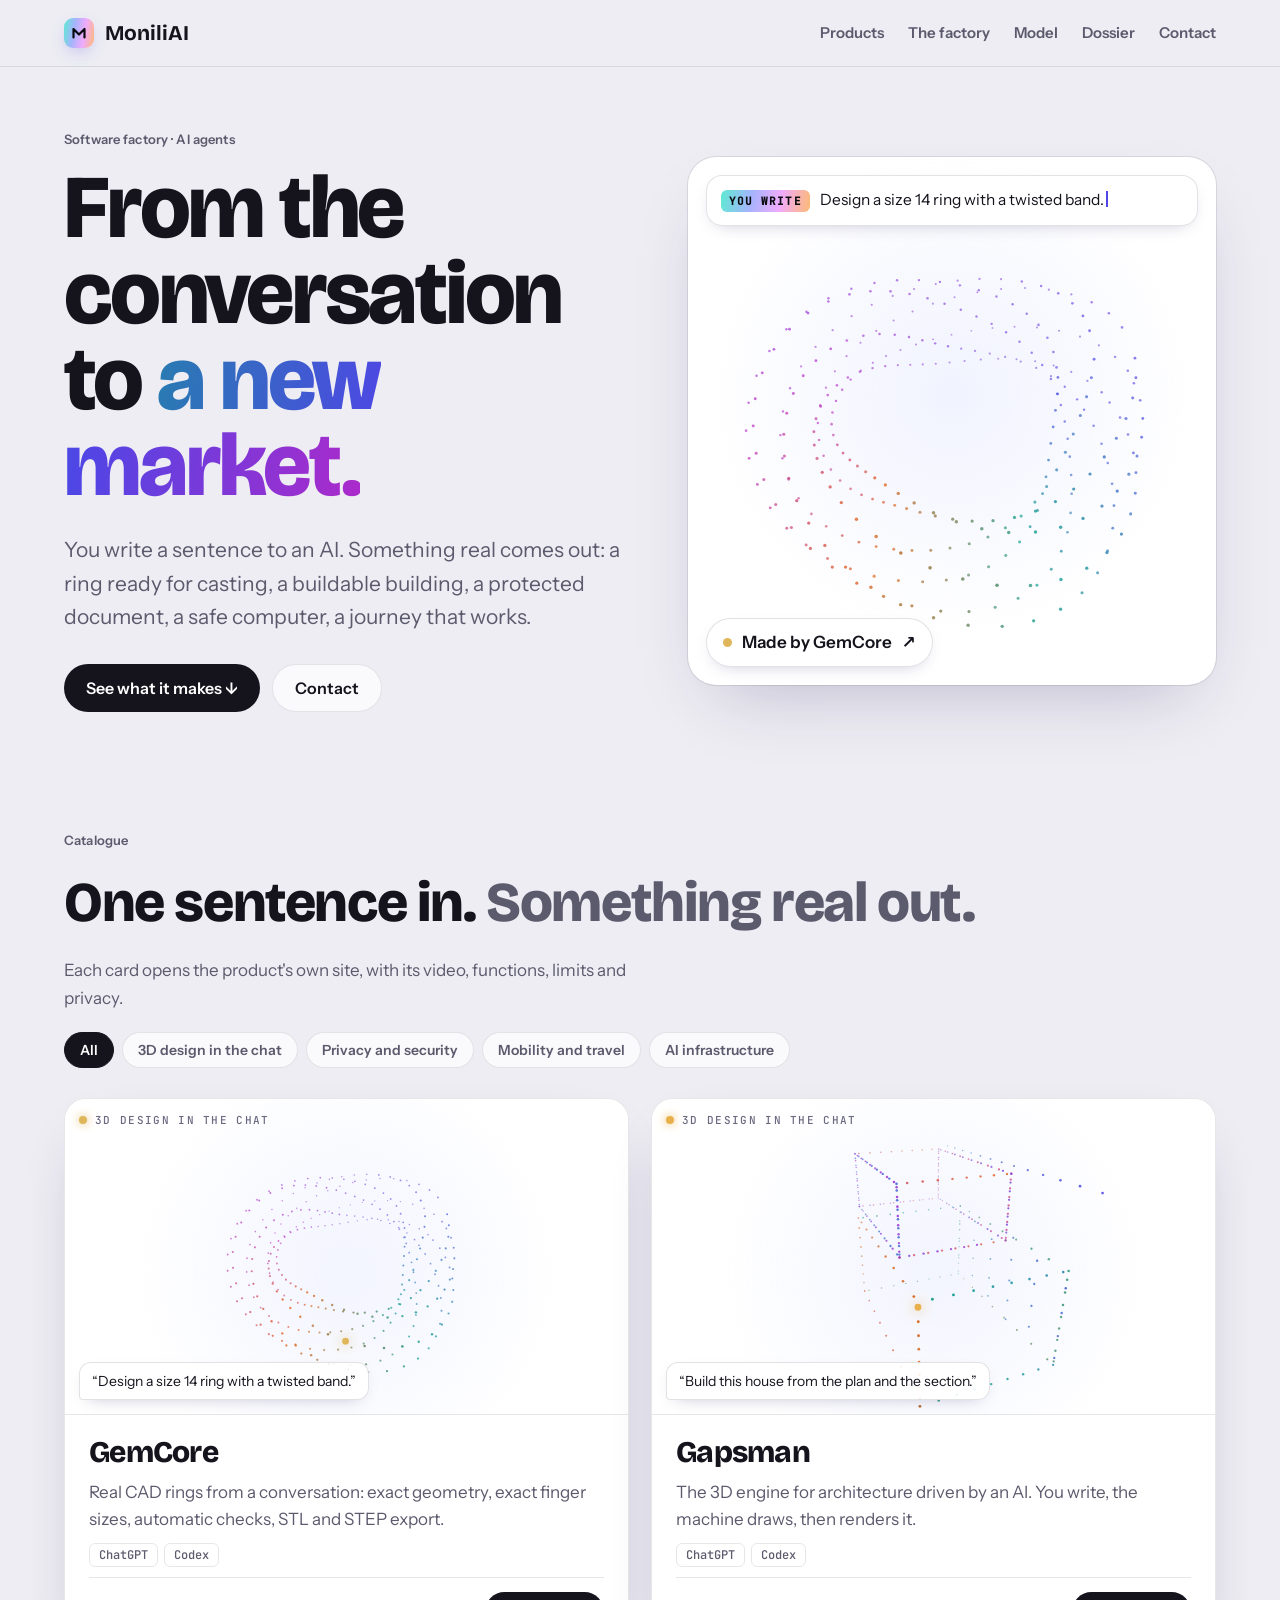
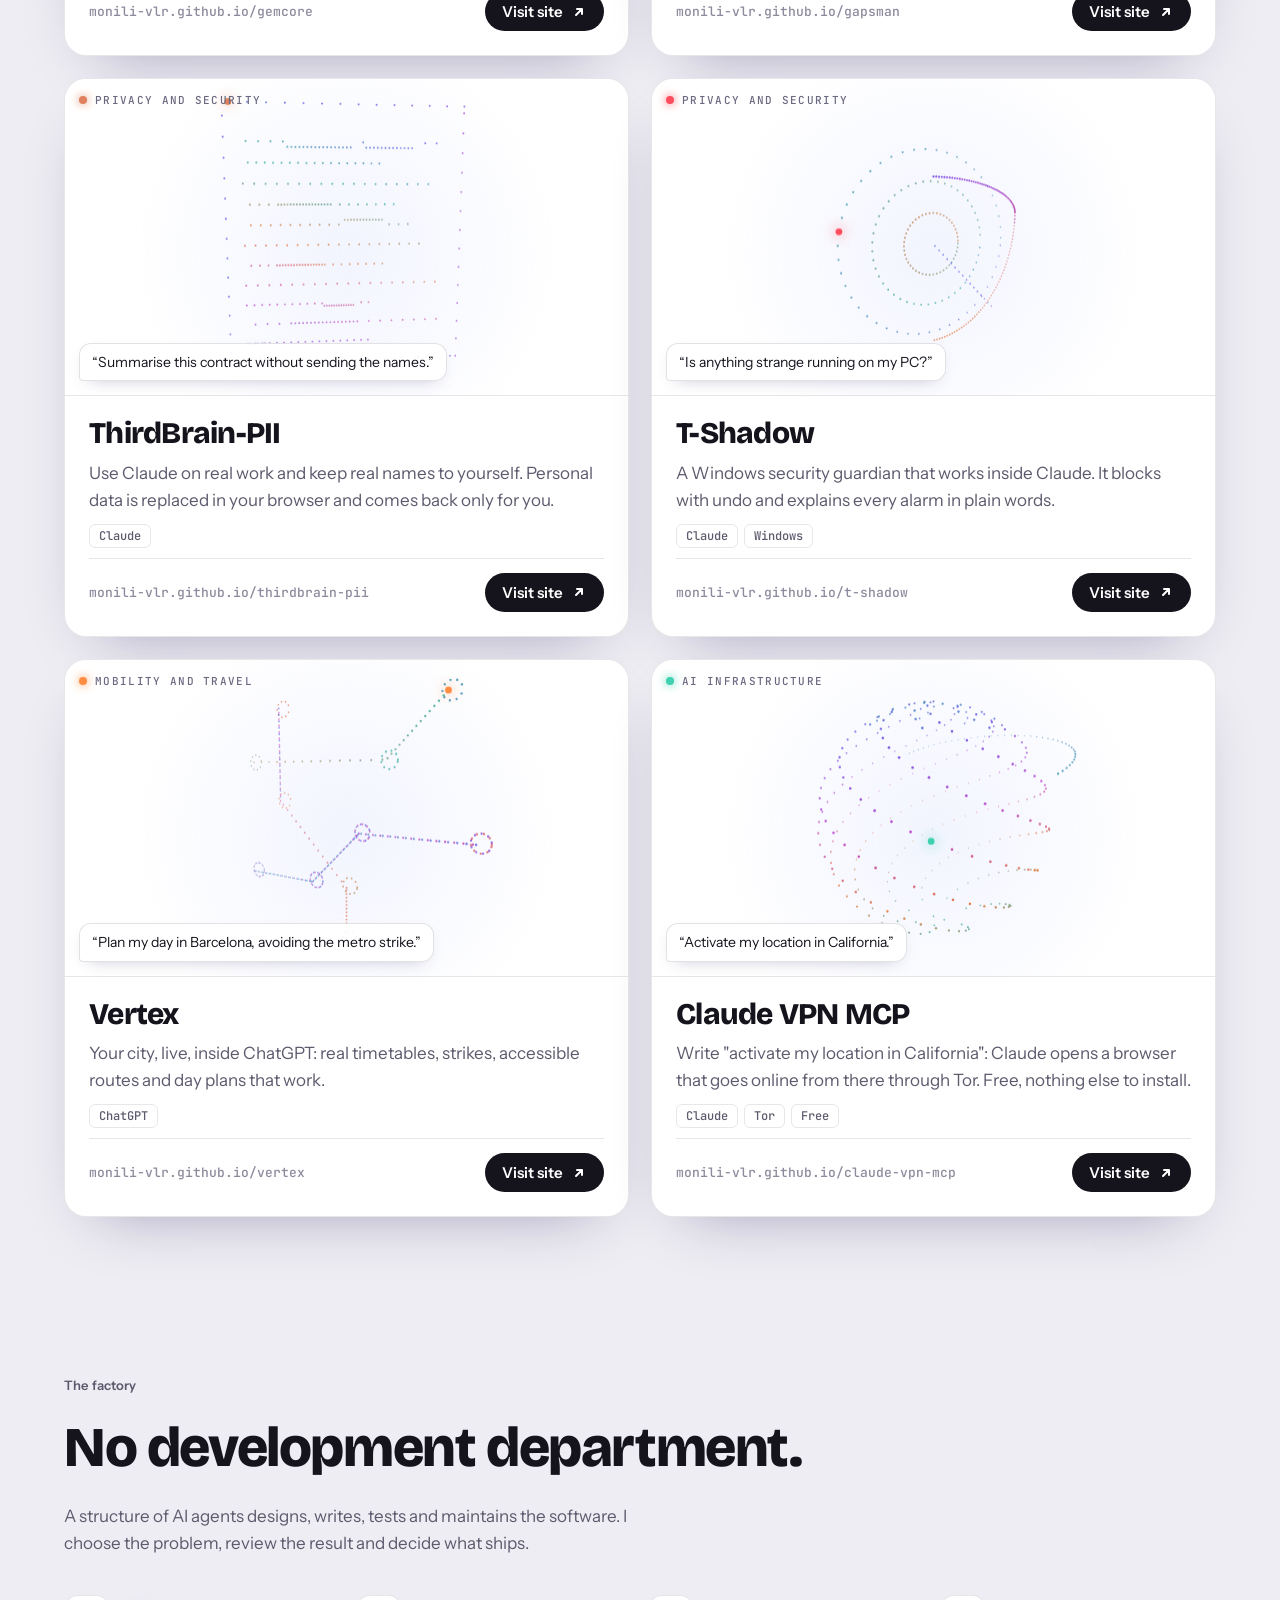
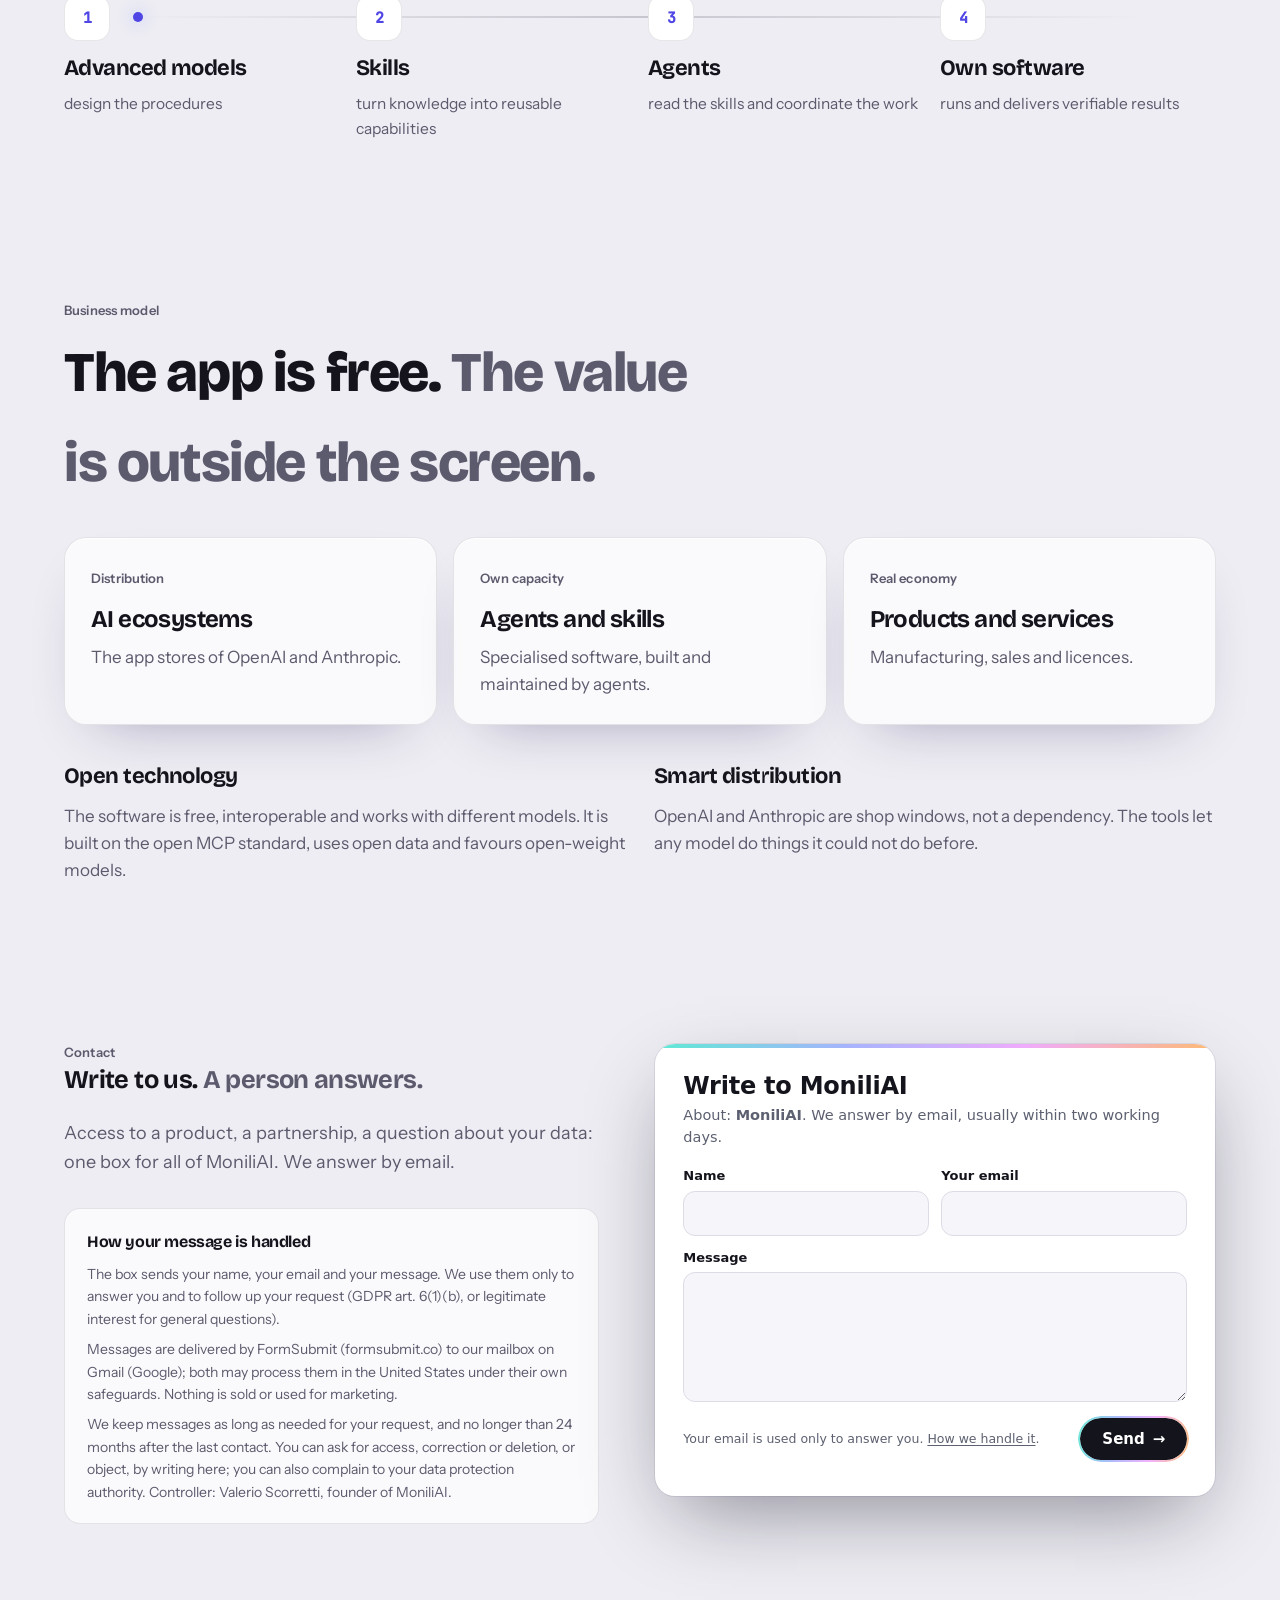
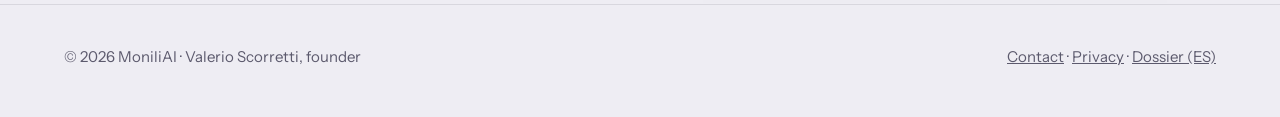
==== commit f67d3c36: "Calmer page: gradient only on the main title, no blurred background, dot grid or ticker; press feedb" ====
--- a/index.html
+++ b/index.html
@@ -61,15 +61,15 @@
 .mark svg { width: 18px; height: 18px; }
 .bar nav { margin-left: auto; display: flex; gap: 24px; }
 .bar nav a { text-decoration: none; font-weight: 600; font-size: 15px; color: var(--mute); }
-.bar nav a:hover { color: var(--fg); }
+@media (hover: hover) and (pointer: fine) { .bar nav a:hover { color: var(--fg); } }
 
 /* buttons */
 .btn { position: relative; display: inline-flex; align-items: center; gap: 10px; padding: 13px 22px; border-radius: 999px; font: 600 16px var(--body); text-decoration: none; transition: transform .15s; }
-.btn:hover { transform: translateY(-1px); }
+@media (hover: hover) and (pointer: fine) { .btn:hover { transform: translateY(-1px); } }
 .btn.pri { background: var(--fg); color: #fff; }
 .btn.ghost { background: transparent; color: var(--fg); border: 1px solid var(--line); }
 .btn.ghost { background: var(--surface); }
-.btn.ghost:hover { border-color: rgba(22,20,40,.3); }
+@media (hover: hover) and (pointer: fine) { .btn.ghost:hover { border-color: rgba(22,20,40,.3); } }
 
 /* hero */
 .hero { display: grid; grid-template-columns: 1.05fr .95fr; gap: 40px; align-items: center; padding-block: 64px 40px; }
@@ -84,7 +84,7 @@
 @keyframes blink { 50% { opacity: 0; } }
 .stage .made { position: absolute; left: 18px; right: 18px; bottom: 18px; display: flex; align-items: center; justify-content: space-between; gap: 12px; }
 .stage .made a { display: inline-flex; align-items: center; gap: 10px; padding: 10px 16px; border-radius: 999px; background: rgba(8,9,13,.72); border: 1px solid rgba(255,255,255,.12); text-decoration: none; font-weight: 600; backdrop-filter: blur(8px); }
-.stage .made a:hover { border-color: rgba(255,255,255,.35); }
+@media (hover: hover) and (pointer: fine) { .stage .made a:hover { border-color: rgba(255,255,255,.35); } }
 .stage .made a i { width: 9px; height: 9px; border-radius: 50%; }
 .pick { display: flex; gap: 6px; }
 .pick button { width: 10px; height: 10px; padding: 0; border-radius: 50%; border: 0; background: rgba(255,255,255,.22); cursor: pointer; }
@@ -112,8 +112,8 @@
 .grid { display: grid; grid-template-columns: repeat(2, minmax(0, 1fr)); gap: 22px; }
 .prod { position: relative; display: flex; flex-direction: column; text-decoration: none; border-radius: var(--r); background: var(--bg2); border: 1px solid var(--line); box-shadow: var(--shadow); overflow: hidden; transition: transform .25s, border-color .25s; isolation: isolate; }
 .prod::before { content: ""; position: absolute; inset: 0; border-radius: inherit; padding: 1px; background: var(--holo); -webkit-mask: linear-gradient(#000 0 0) content-box, linear-gradient(#000 0 0); -webkit-mask-composite: xor; mask-composite: exclude; opacity: 0; transition: opacity .25s; pointer-events: none; z-index: 2; }
-.prod:hover, .prod:focus-visible { transform: translateY(-4px); }
-.prod:hover::before, .prod:focus-visible::before { opacity: 1; }
+@media (hover: hover) and (pointer: fine) { .prod:hover, .prod:focus-visible { transform: translateY(-4px); } }
+@media (hover: hover) and (pointer: fine) { .prod:hover::before, .prod:focus-visible::before { opacity: 1; } }
 .prod .viz { position: relative; aspect-ratio: 16 / 9; max-width: 100%; background: radial-gradient(circle at 50% 55%, rgba(165,180,252,.14), transparent 65%), var(--screen); color: var(--on-screen); }
 .prod .viz .label { color: var(--on-screen-mute); }
 .prod .viz canvas { position: absolute; inset: 0; width: 100%; height: 100%; }
@@ -129,8 +129,8 @@
 .go .url { font: 500 13px var(--mono); color: var(--dim); overflow: hidden; text-overflow: ellipsis; white-space: nowrap; min-width: 0; }
 .go .visit { flex: none; display: inline-flex; align-items: center; gap: 8px; padding: 10px 17px; border-radius: 999px; background: var(--fg); color: #fff; font: 700 15px var(--body); }
 .go .visit svg { width: 16px; height: 16px; transition: transform .2s; }
-.prod:hover .go .visit { background: var(--holo); color: #0B0C11; }
-.prod:hover .go .visit svg { transform: translate(2px, -2px); }
+@media (hover: hover) and (pointer: fine) { .prod:hover .go .visit { background: var(--holo); color: #0B0C11; } }
+@media (hover: hover) and (pointer: fine) { .prod:hover .go .visit svg { transform: translate(2px, -2px); } }
 .add { display: grid; place-items: center; text-align: center; gap: 8px; padding: 32px; background: var(--surface); border: 1px dashed rgba(22,20,40,.2); border-radius: var(--r); color: var(--mute); min-height: 260px; }
 .add b { font: 700 22px var(--display); color: var(--fg); }
 
@@ -192,14 +192,27 @@
 .stage { background: radial-gradient(circle at 50% 45%, rgba(165,180,252,.16), transparent 62%), var(--screen) !important; box-shadow: 0 30px 70px -30px rgba(40,30,90,.28), 0 0 0 1px var(--line) !important; }
 .prod .viz { background: radial-gradient(circle at 50% 55%, rgba(165,180,252,.14), transparent 65%), var(--screen) !important; border-bottom: 1px solid var(--line); }
 .stage .say, .stage .made a, .prod .viz .q { background: rgba(255,255,255,.9) !important; border: 1px solid rgba(22,20,40,.12) !important; color: var(--on-screen) !important; box-shadow: 0 6px 18px -10px rgba(40,30,90,.35); }
-.stage .made a:hover { border-color: rgba(79,70,229,.45) !important; }
+@media (hover: hover) and (pointer: fine) { .stage .made a:hover { border-color: rgba(79,70,229,.45) !important; } }
 .stage .say span::after { background: #4F46E5; }
 .stage .say span, .stage .made a, .prod .viz .q { color: var(--on-screen); }
+
+/* calmer page: one gradient (the main title), no decoration without a purpose */
+.tone { color: var(--mute); }
+.label { font: 600 13px var(--body); letter-spacing: .01em; text-transform: none; color: var(--mute); }
+.prod .viz .label { font: 500 11px var(--mono); letter-spacing: .12em; text-transform: uppercase; }
+/* motion that answers the hand: a press is felt at once, a strong ease-out everywhere */
+:root { --ease-out: cubic-bezier(.23, 1, .32, 1); }
+.btn, .chip, .prod, .stage .made a, #filters button { transition-property: transform, background-color, border-color, color, box-shadow; transition-duration: 160ms; transition-timing-function: var(--ease-out); }
+.btn:active, #filters button:active, .stage .made a:active { transform: scale(.97); }
+.prod:active { transform: scale(.99); }
+a, button { -webkit-tap-highlight-color: transparent; }
+button { touch-action: manipulation; }
+@media (prefers-reduced-motion: reduce) { .btn:active, #filters button:active, .prod:active { transform: none; } }
 </style>
 <link rel="stylesheet" href="mobile.css">
 </head>
 <body>
-<div class="aurora" aria-hidden="true"></div><div class="dots" aria-hidden="true"></div>
+
 <a class="skip" href="#products">Skip to the products</a>
 <header class="top">
   <div class="wrap bar">
@@ -223,12 +236,11 @@
     </div>
   </div>
 
-  <div class="ticker" aria-label="Examples of prompts"><div class="row" id="ticker"></div></div>
 
   <section id="products" aria-labelledby="ph">
     <div class="wrap">
       <div class="head">
-        <div><div class="label">Catalogue</div><h2 id="ph">One sentence in. <span class="holo">Something real out.</span></h2><p>Each card opens the product's own site, with its video, functions, limits and privacy.</p></div>
+        <div><div class="label">Catalogue</div><h2 id="ph">One sentence in. <span class="tone">Something real out.</span></h2><p>Each card opens the product's own site, with its video, functions, limits and privacy.</p></div>
         <div class="filters" id="filters" role="group" aria-label="Filter by market"></div>
       </div>
       <p class="mai-swipe-hint">Swipe to see more</p><div class="grid mai-swipe" id="grid"></div>
@@ -249,7 +261,7 @@
 
   <section id="model" aria-labelledby="mh">
     <div class="wrap">
-      <div class="head"><div><div class="label">Business model</div><h2 id="mh">The app is free. <span class="holo">The value is outside the screen.</span></h2></div></div>
+      <div class="head"><div><div class="label">Business model</div><h2 id="mh">The app is free. <span class="tone">The value is outside the screen.</span></h2></div></div>
       <div class="model">
         <div class="layer"><span class="label">Distribution</span><h3>AI ecosystems</h3><p>The app stores of OpenAI and Anthropic.</p></div>
         <div class="layer"><span class="label">Own capacity</span><h3>Agents and skills</h3><p>Specialised software, built and maintained by agents.</p></div>
@@ -265,7 +277,7 @@
     <div class="wrap contact">
       <div>
         <div class="label">Contact</div>
-        <h2 id="ch">Write to us. <span class="holo">A person answers.</span></h2>
+        <h2 id="ch">Write to us. <span class="tone">A person answers.</span></h2>
         <p class="clead">Access to a product, a partnership, a question about your data: one box for all of MoniliAI. We answer by email.</p>
         <div class="pnote" id="privacy-contact">
           <h3>How your message is handled</h3>
@@ -307,9 +319,6 @@
   pick.addEventListener('click', e => { const b = e.target.closest('button'); if (b) show(+b.dataset.i); });
   show(0);
 
-  /* ticker of real example prompts */
-  const items = P.map(p => `<span>“<b>${esc(p.prompt)}</b>”<em>${esc(p.name)}</em></span>`).join('');
-  document.getElementById('ticker').innerHTML = items + items;
 
   /* catalogue: same engine, same palette, one family */
   const grid = document.getElementById('grid'), fl = document.getElementById('filters');
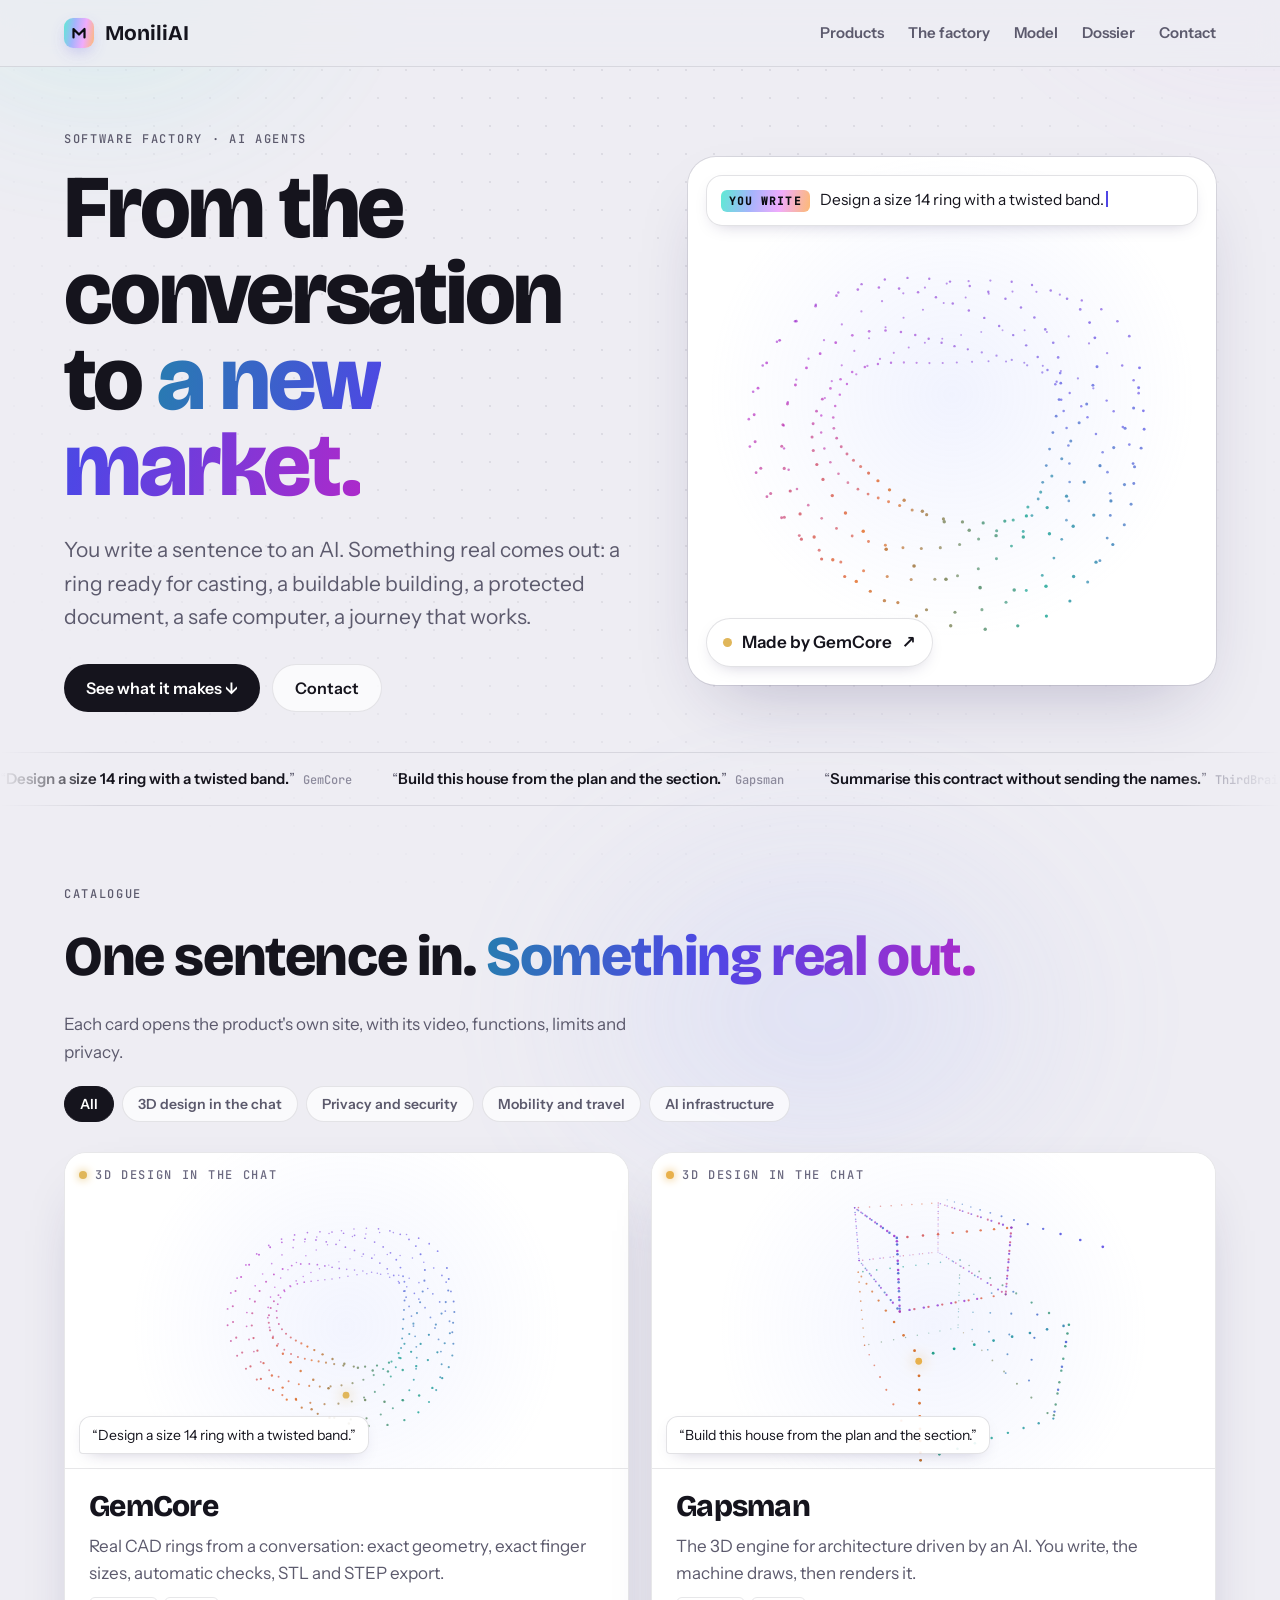
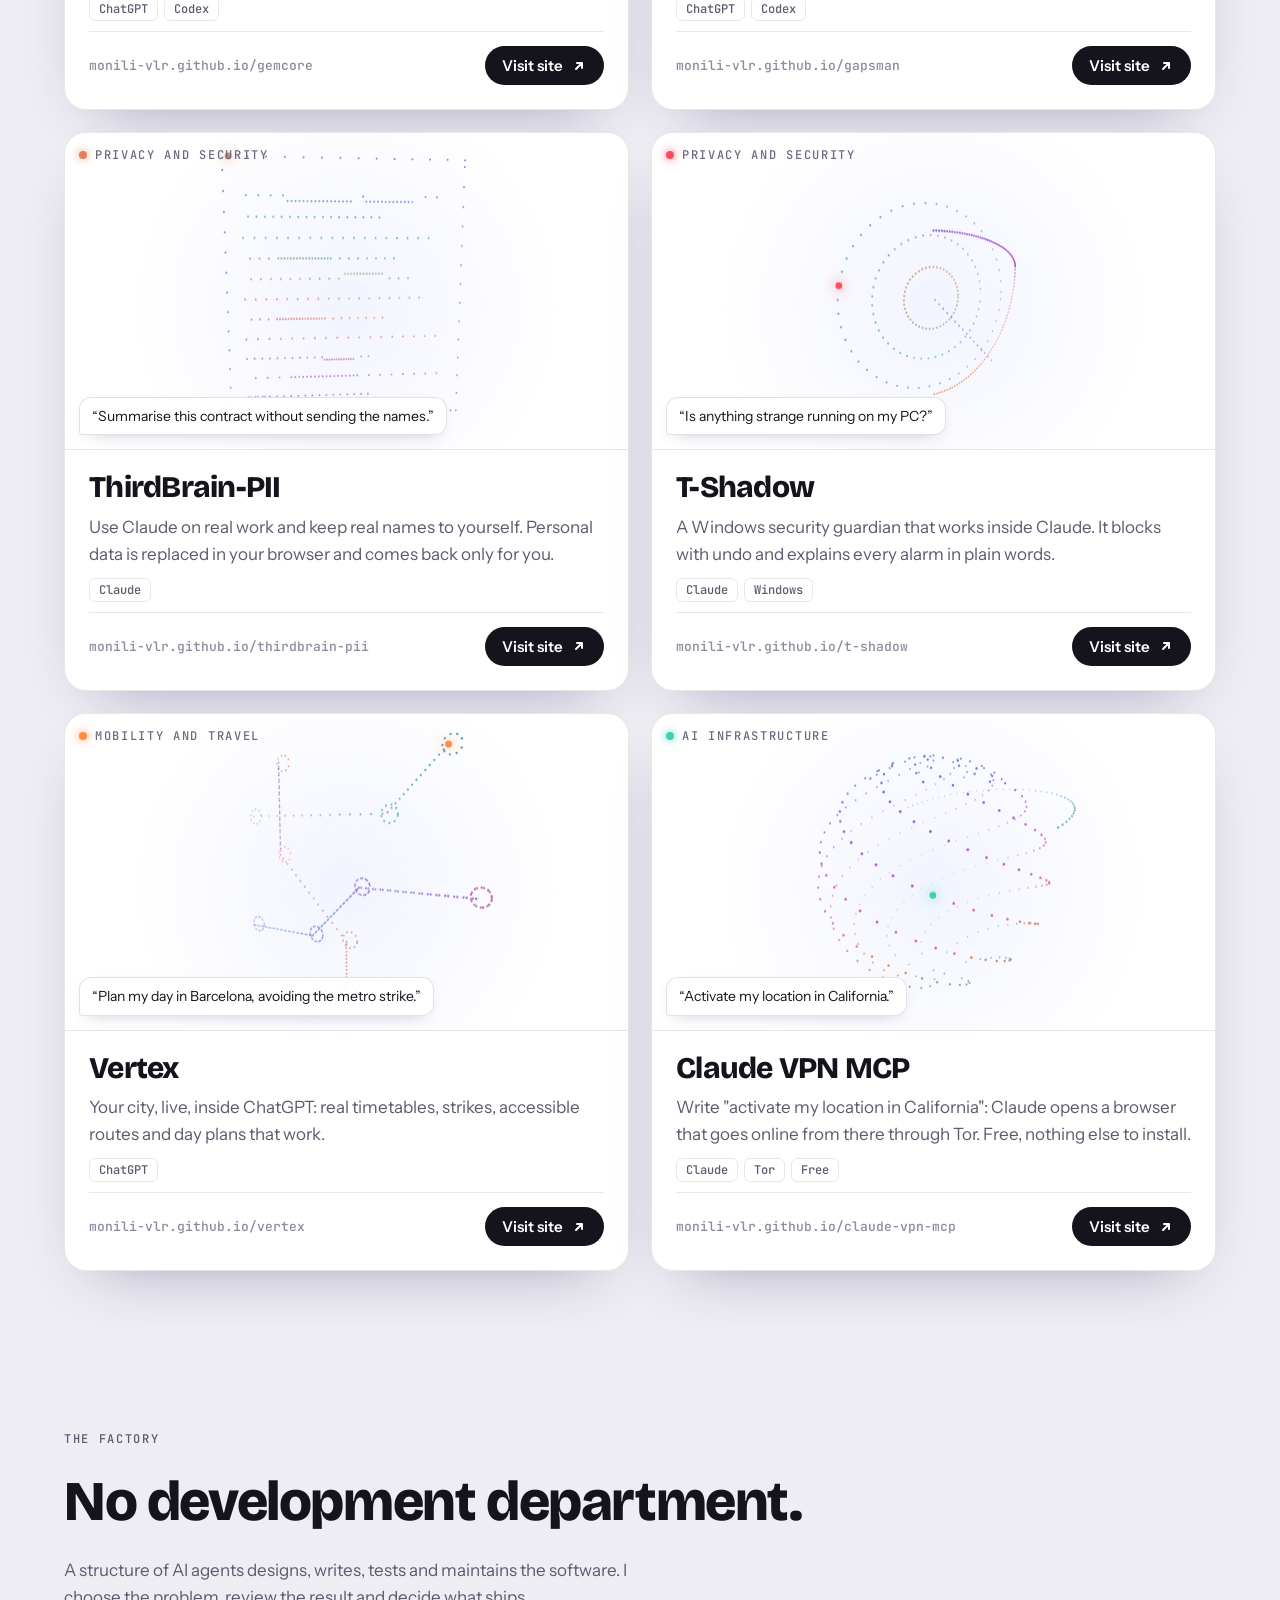
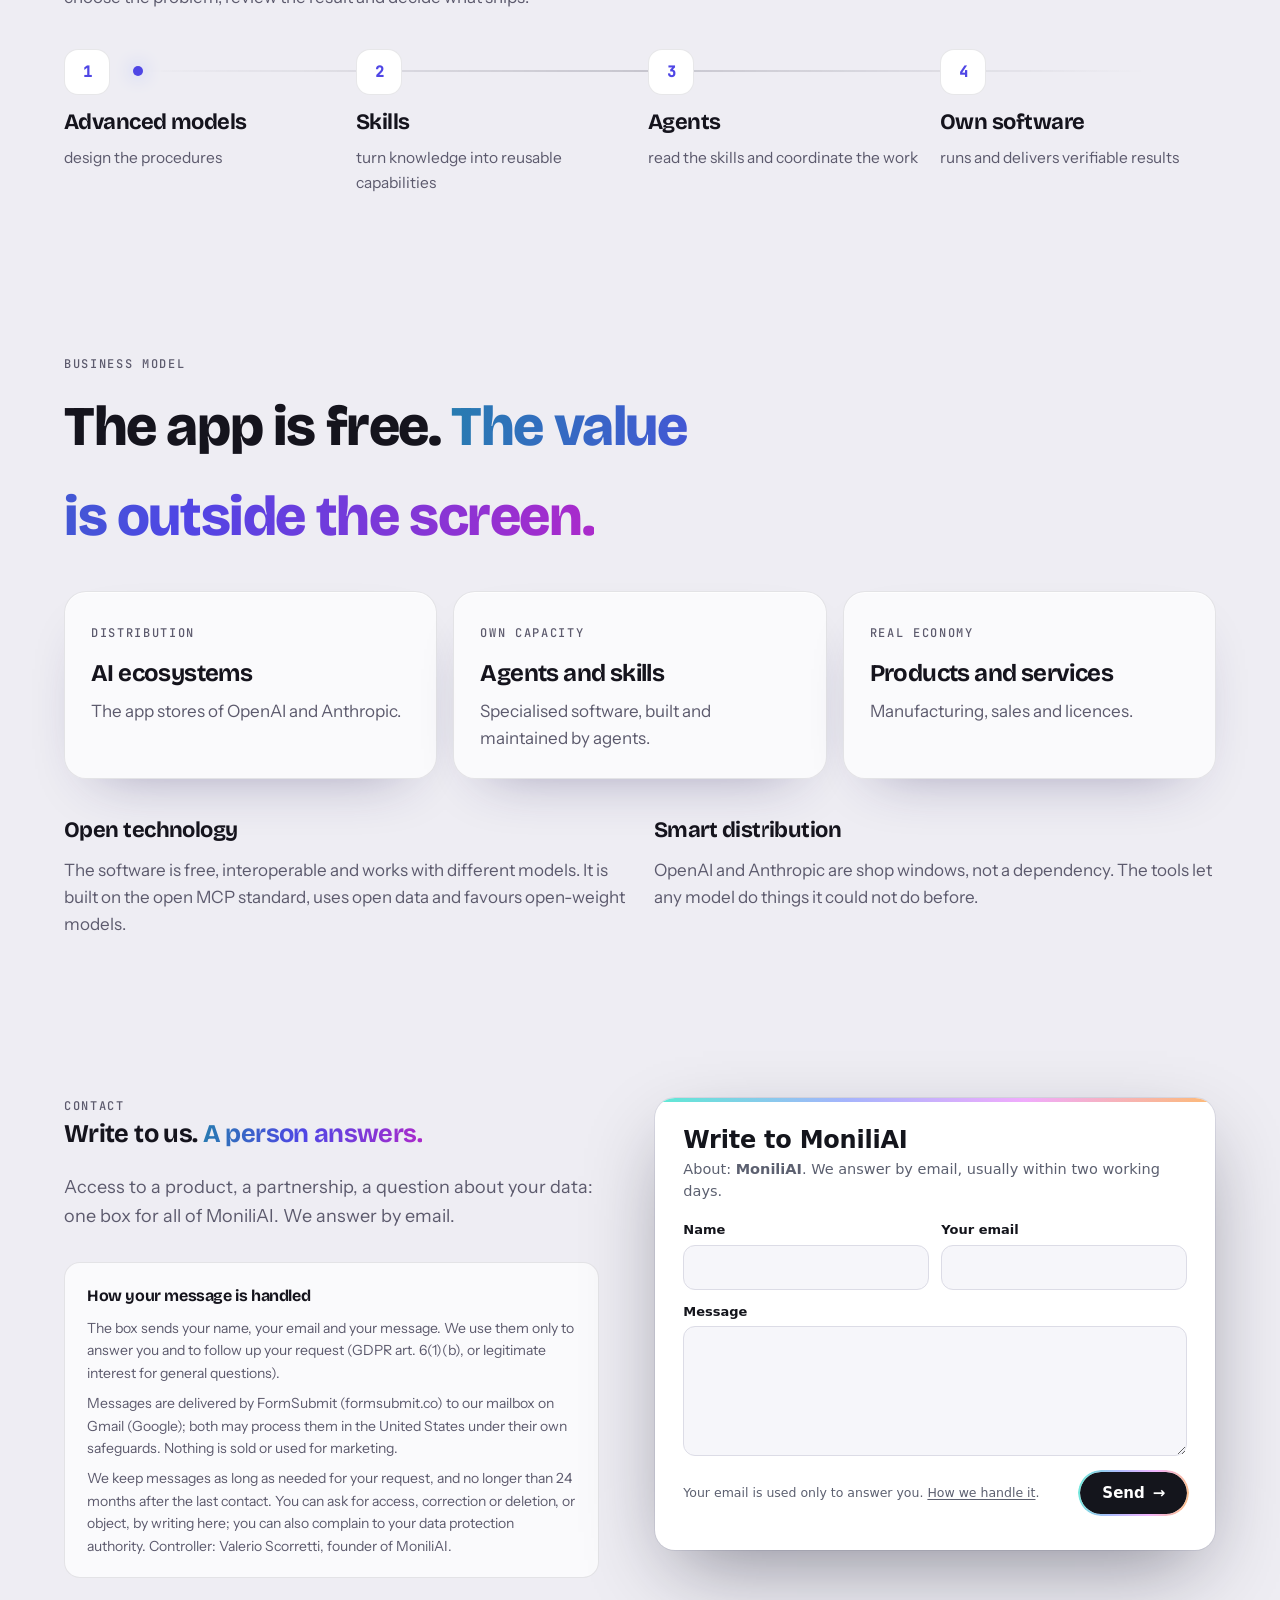
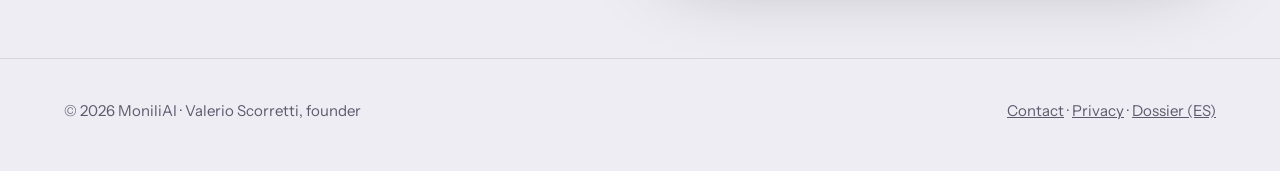
==== commit 4557c6f8: "Main page back to the previous look; trial versions under /versioni/ (calma, calma-testi), not index" ====
--- a/index.html
+++ b/index.html
@@ -61,15 +61,15 @@
 .mark svg { width: 18px; height: 18px; }
 .bar nav { margin-left: auto; display: flex; gap: 24px; }
 .bar nav a { text-decoration: none; font-weight: 600; font-size: 15px; color: var(--mute); }
-@media (hover: hover) and (pointer: fine) { .bar nav a:hover { color: var(--fg); } }
+.bar nav a:hover { color: var(--fg); }
 
 /* buttons */
 .btn { position: relative; display: inline-flex; align-items: center; gap: 10px; padding: 13px 22px; border-radius: 999px; font: 600 16px var(--body); text-decoration: none; transition: transform .15s; }
-@media (hover: hover) and (pointer: fine) { .btn:hover { transform: translateY(-1px); } }
+.btn:hover { transform: translateY(-1px); }
 .btn.pri { background: var(--fg); color: #fff; }
 .btn.ghost { background: transparent; color: var(--fg); border: 1px solid var(--line); }
 .btn.ghost { background: var(--surface); }
-@media (hover: hover) and (pointer: fine) { .btn.ghost:hover { border-color: rgba(22,20,40,.3); } }
+.btn.ghost:hover { border-color: rgba(22,20,40,.3); }
 
 /* hero */
 .hero { display: grid; grid-template-columns: 1.05fr .95fr; gap: 40px; align-items: center; padding-block: 64px 40px; }
@@ -84,7 +84,7 @@
 @keyframes blink { 50% { opacity: 0; } }
 .stage .made { position: absolute; left: 18px; right: 18px; bottom: 18px; display: flex; align-items: center; justify-content: space-between; gap: 12px; }
 .stage .made a { display: inline-flex; align-items: center; gap: 10px; padding: 10px 16px; border-radius: 999px; background: rgba(8,9,13,.72); border: 1px solid rgba(255,255,255,.12); text-decoration: none; font-weight: 600; backdrop-filter: blur(8px); }
-@media (hover: hover) and (pointer: fine) { .stage .made a:hover { border-color: rgba(255,255,255,.35); } }
+.stage .made a:hover { border-color: rgba(255,255,255,.35); }
 .stage .made a i { width: 9px; height: 9px; border-radius: 50%; }
 .pick { display: flex; gap: 6px; }
 .pick button { width: 10px; height: 10px; padding: 0; border-radius: 50%; border: 0; background: rgba(255,255,255,.22); cursor: pointer; }
@@ -112,8 +112,8 @@
 .grid { display: grid; grid-template-columns: repeat(2, minmax(0, 1fr)); gap: 22px; }
 .prod { position: relative; display: flex; flex-direction: column; text-decoration: none; border-radius: var(--r); background: var(--bg2); border: 1px solid var(--line); box-shadow: var(--shadow); overflow: hidden; transition: transform .25s, border-color .25s; isolation: isolate; }
 .prod::before { content: ""; position: absolute; inset: 0; border-radius: inherit; padding: 1px; background: var(--holo); -webkit-mask: linear-gradient(#000 0 0) content-box, linear-gradient(#000 0 0); -webkit-mask-composite: xor; mask-composite: exclude; opacity: 0; transition: opacity .25s; pointer-events: none; z-index: 2; }
-@media (hover: hover) and (pointer: fine) { .prod:hover, .prod:focus-visible { transform: translateY(-4px); } }
-@media (hover: hover) and (pointer: fine) { .prod:hover::before, .prod:focus-visible::before { opacity: 1; } }
+.prod:hover, .prod:focus-visible { transform: translateY(-4px); }
+.prod:hover::before, .prod:focus-visible::before { opacity: 1; }
 .prod .viz { position: relative; aspect-ratio: 16 / 9; max-width: 100%; background: radial-gradient(circle at 50% 55%, rgba(165,180,252,.14), transparent 65%), var(--screen); color: var(--on-screen); }
 .prod .viz .label { color: var(--on-screen-mute); }
 .prod .viz canvas { position: absolute; inset: 0; width: 100%; height: 100%; }
@@ -129,8 +129,8 @@
 .go .url { font: 500 13px var(--mono); color: var(--dim); overflow: hidden; text-overflow: ellipsis; white-space: nowrap; min-width: 0; }
 .go .visit { flex: none; display: inline-flex; align-items: center; gap: 8px; padding: 10px 17px; border-radius: 999px; background: var(--fg); color: #fff; font: 700 15px var(--body); }
 .go .visit svg { width: 16px; height: 16px; transition: transform .2s; }
-@media (hover: hover) and (pointer: fine) { .prod:hover .go .visit { background: var(--holo); color: #0B0C11; } }
-@media (hover: hover) and (pointer: fine) { .prod:hover .go .visit svg { transform: translate(2px, -2px); } }
+.prod:hover .go .visit { background: var(--holo); color: #0B0C11; }
+.prod:hover .go .visit svg { transform: translate(2px, -2px); }
 .add { display: grid; place-items: center; text-align: center; gap: 8px; padding: 32px; background: var(--surface); border: 1px dashed rgba(22,20,40,.2); border-radius: var(--r); color: var(--mute); min-height: 260px; }
 .add b { font: 700 22px var(--display); color: var(--fg); }
 
@@ -192,27 +192,14 @@
 .stage { background: radial-gradient(circle at 50% 45%, rgba(165,180,252,.16), transparent 62%), var(--screen) !important; box-shadow: 0 30px 70px -30px rgba(40,30,90,.28), 0 0 0 1px var(--line) !important; }
 .prod .viz { background: radial-gradient(circle at 50% 55%, rgba(165,180,252,.14), transparent 65%), var(--screen) !important; border-bottom: 1px solid var(--line); }
 .stage .say, .stage .made a, .prod .viz .q { background: rgba(255,255,255,.9) !important; border: 1px solid rgba(22,20,40,.12) !important; color: var(--on-screen) !important; box-shadow: 0 6px 18px -10px rgba(40,30,90,.35); }
-@media (hover: hover) and (pointer: fine) { .stage .made a:hover { border-color: rgba(79,70,229,.45) !important; } }
+.stage .made a:hover { border-color: rgba(79,70,229,.45) !important; }
 .stage .say span::after { background: #4F46E5; }
 .stage .say span, .stage .made a, .prod .viz .q { color: var(--on-screen); }
-
-/* calmer page: one gradient (the main title), no decoration without a purpose */
-.tone { color: var(--mute); }
-.label { font: 600 13px var(--body); letter-spacing: .01em; text-transform: none; color: var(--mute); }
-.prod .viz .label { font: 500 11px var(--mono); letter-spacing: .12em; text-transform: uppercase; }
-/* motion that answers the hand: a press is felt at once, a strong ease-out everywhere */
-:root { --ease-out: cubic-bezier(.23, 1, .32, 1); }
-.btn, .chip, .prod, .stage .made a, #filters button { transition-property: transform, background-color, border-color, color, box-shadow; transition-duration: 160ms; transition-timing-function: var(--ease-out); }
-.btn:active, #filters button:active, .stage .made a:active { transform: scale(.97); }
-.prod:active { transform: scale(.99); }
-a, button { -webkit-tap-highlight-color: transparent; }
-button { touch-action: manipulation; }
-@media (prefers-reduced-motion: reduce) { .btn:active, #filters button:active, .prod:active { transform: none; } }
 </style>
 <link rel="stylesheet" href="mobile.css">
 </head>
 <body>
-
+<div class="aurora" aria-hidden="true"></div><div class="dots" aria-hidden="true"></div>
 <a class="skip" href="#products">Skip to the products</a>
 <header class="top">
   <div class="wrap bar">
@@ -236,11 +223,12 @@
     </div>
   </div>
 
+  <div class="ticker" aria-label="Examples of prompts"><div class="row" id="ticker"></div></div>
 
   <section id="products" aria-labelledby="ph">
     <div class="wrap">
       <div class="head">
-        <div><div class="label">Catalogue</div><h2 id="ph">One sentence in. <span class="tone">Something real out.</span></h2><p>Each card opens the product's own site, with its video, functions, limits and privacy.</p></div>
+        <div><div class="label">Catalogue</div><h2 id="ph">One sentence in. <span class="holo">Something real out.</span></h2><p>Each card opens the product's own site, with its video, functions, limits and privacy.</p></div>
         <div class="filters" id="filters" role="group" aria-label="Filter by market"></div>
       </div>
       <p class="mai-swipe-hint">Swipe to see more</p><div class="grid mai-swipe" id="grid"></div>
@@ -261,7 +249,7 @@
 
   <section id="model" aria-labelledby="mh">
     <div class="wrap">
-      <div class="head"><div><div class="label">Business model</div><h2 id="mh">The app is free. <span class="tone">The value is outside the screen.</span></h2></div></div>
+      <div class="head"><div><div class="label">Business model</div><h2 id="mh">The app is free. <span class="holo">The value is outside the screen.</span></h2></div></div>
       <div class="model">
         <div class="layer"><span class="label">Distribution</span><h3>AI ecosystems</h3><p>The app stores of OpenAI and Anthropic.</p></div>
         <div class="layer"><span class="label">Own capacity</span><h3>Agents and skills</h3><p>Specialised software, built and maintained by agents.</p></div>
@@ -277,7 +265,7 @@
     <div class="wrap contact">
       <div>
         <div class="label">Contact</div>
-        <h2 id="ch">Write to us. <span class="tone">A person answers.</span></h2>
+        <h2 id="ch">Write to us. <span class="holo">A person answers.</span></h2>
         <p class="clead">Access to a product, a partnership, a question about your data: one box for all of MoniliAI. We answer by email.</p>
         <div class="pnote" id="privacy-contact">
           <h3>How your message is handled</h3>
@@ -319,6 +307,9 @@
   pick.addEventListener('click', e => { const b = e.target.closest('button'); if (b) show(+b.dataset.i); });
   show(0);
 
+  /* ticker of real example prompts */
+  const items = P.map(p => `<span>“<b>${esc(p.prompt)}</b>”<em>${esc(p.name)}</em></span>`).join('');
+  document.getElementById('ticker').innerHTML = items + items;
 
   /* catalogue: same engine, same palette, one family */
   const grid = document.getElementById('grid'), fl = document.getElementById('filters');
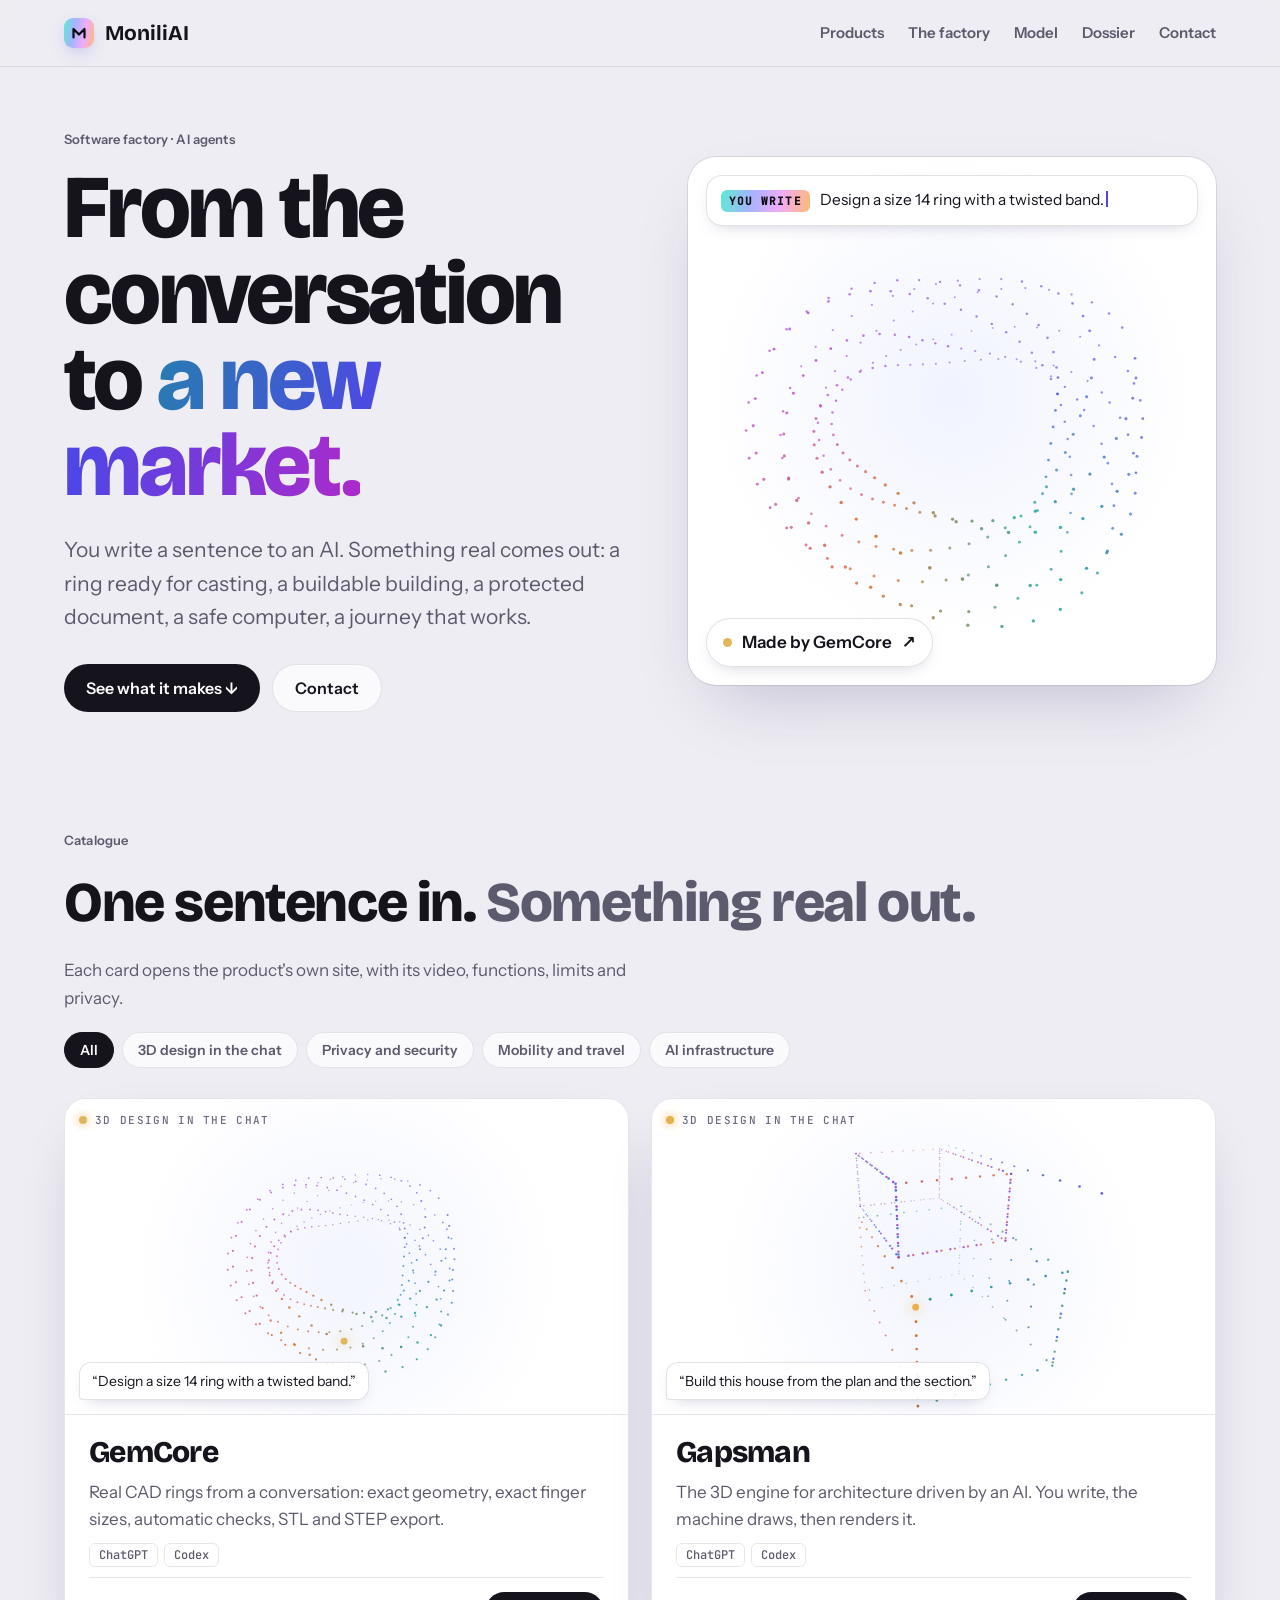
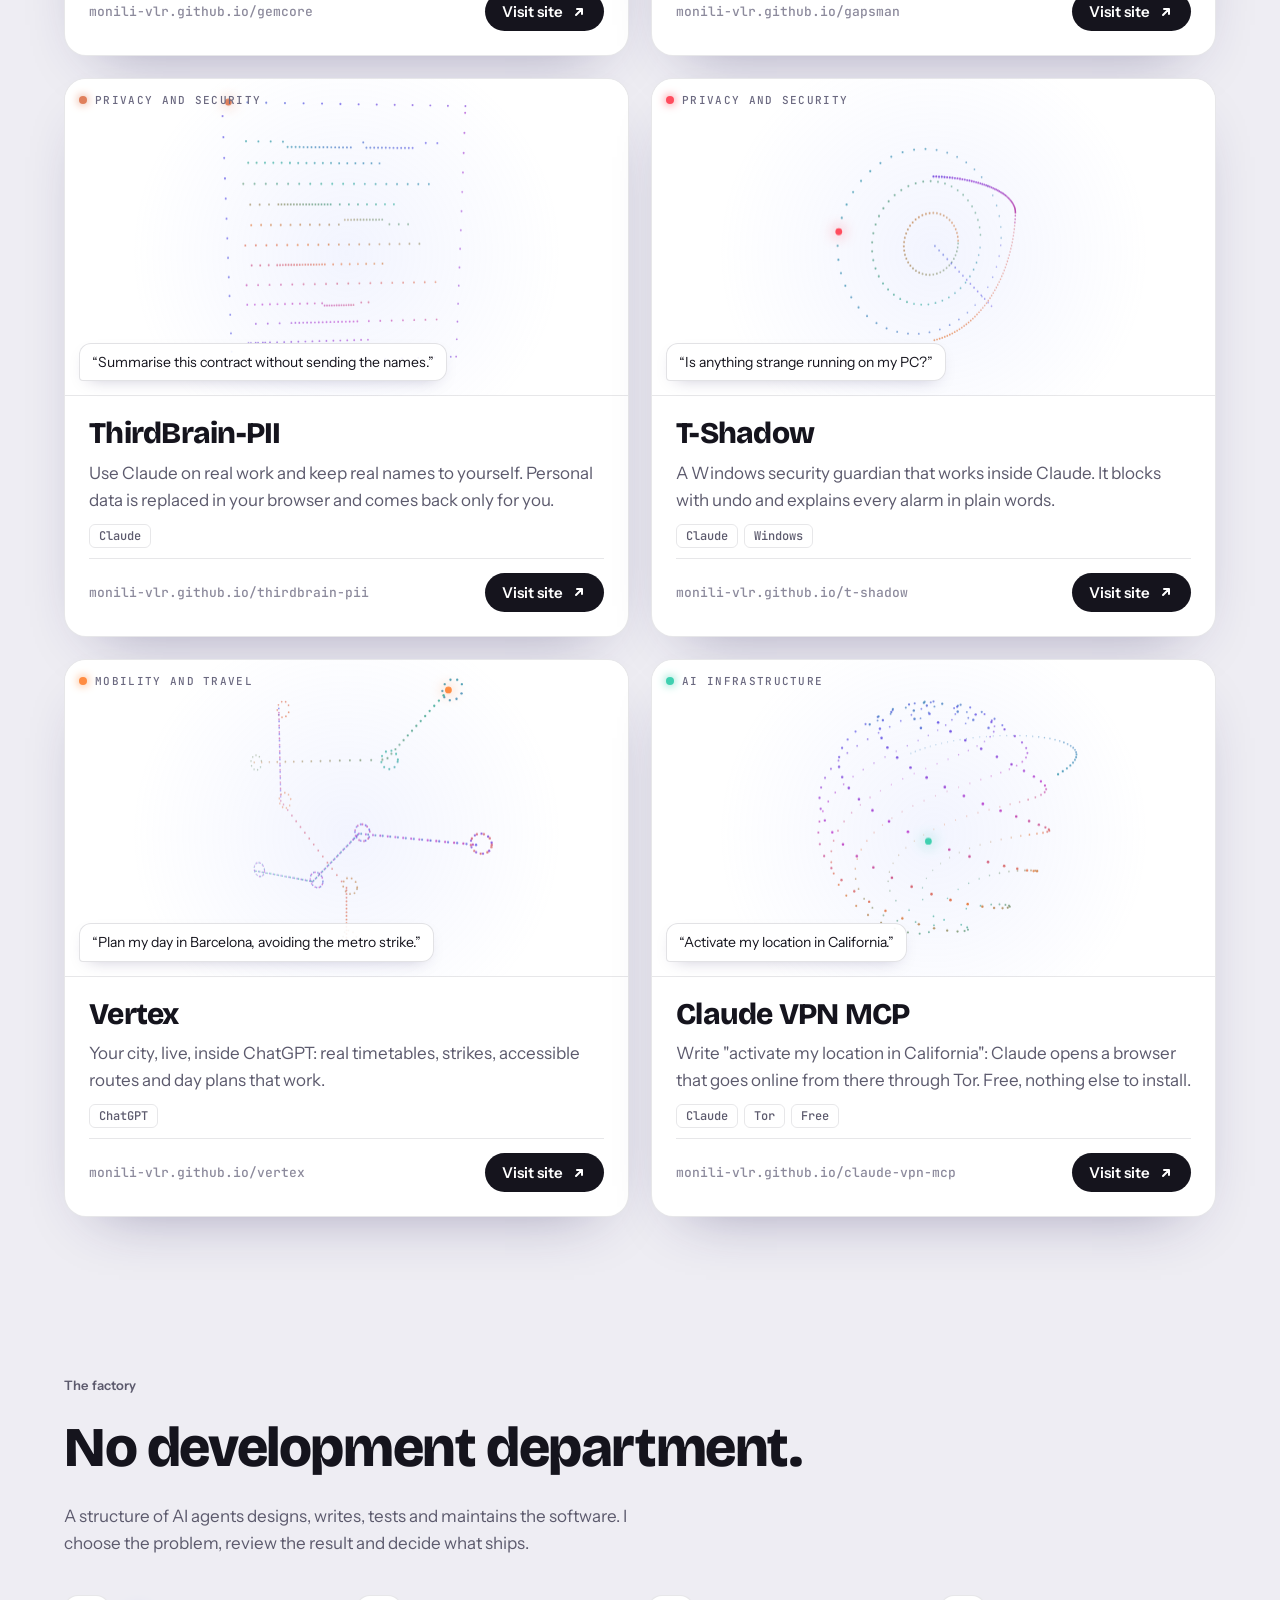
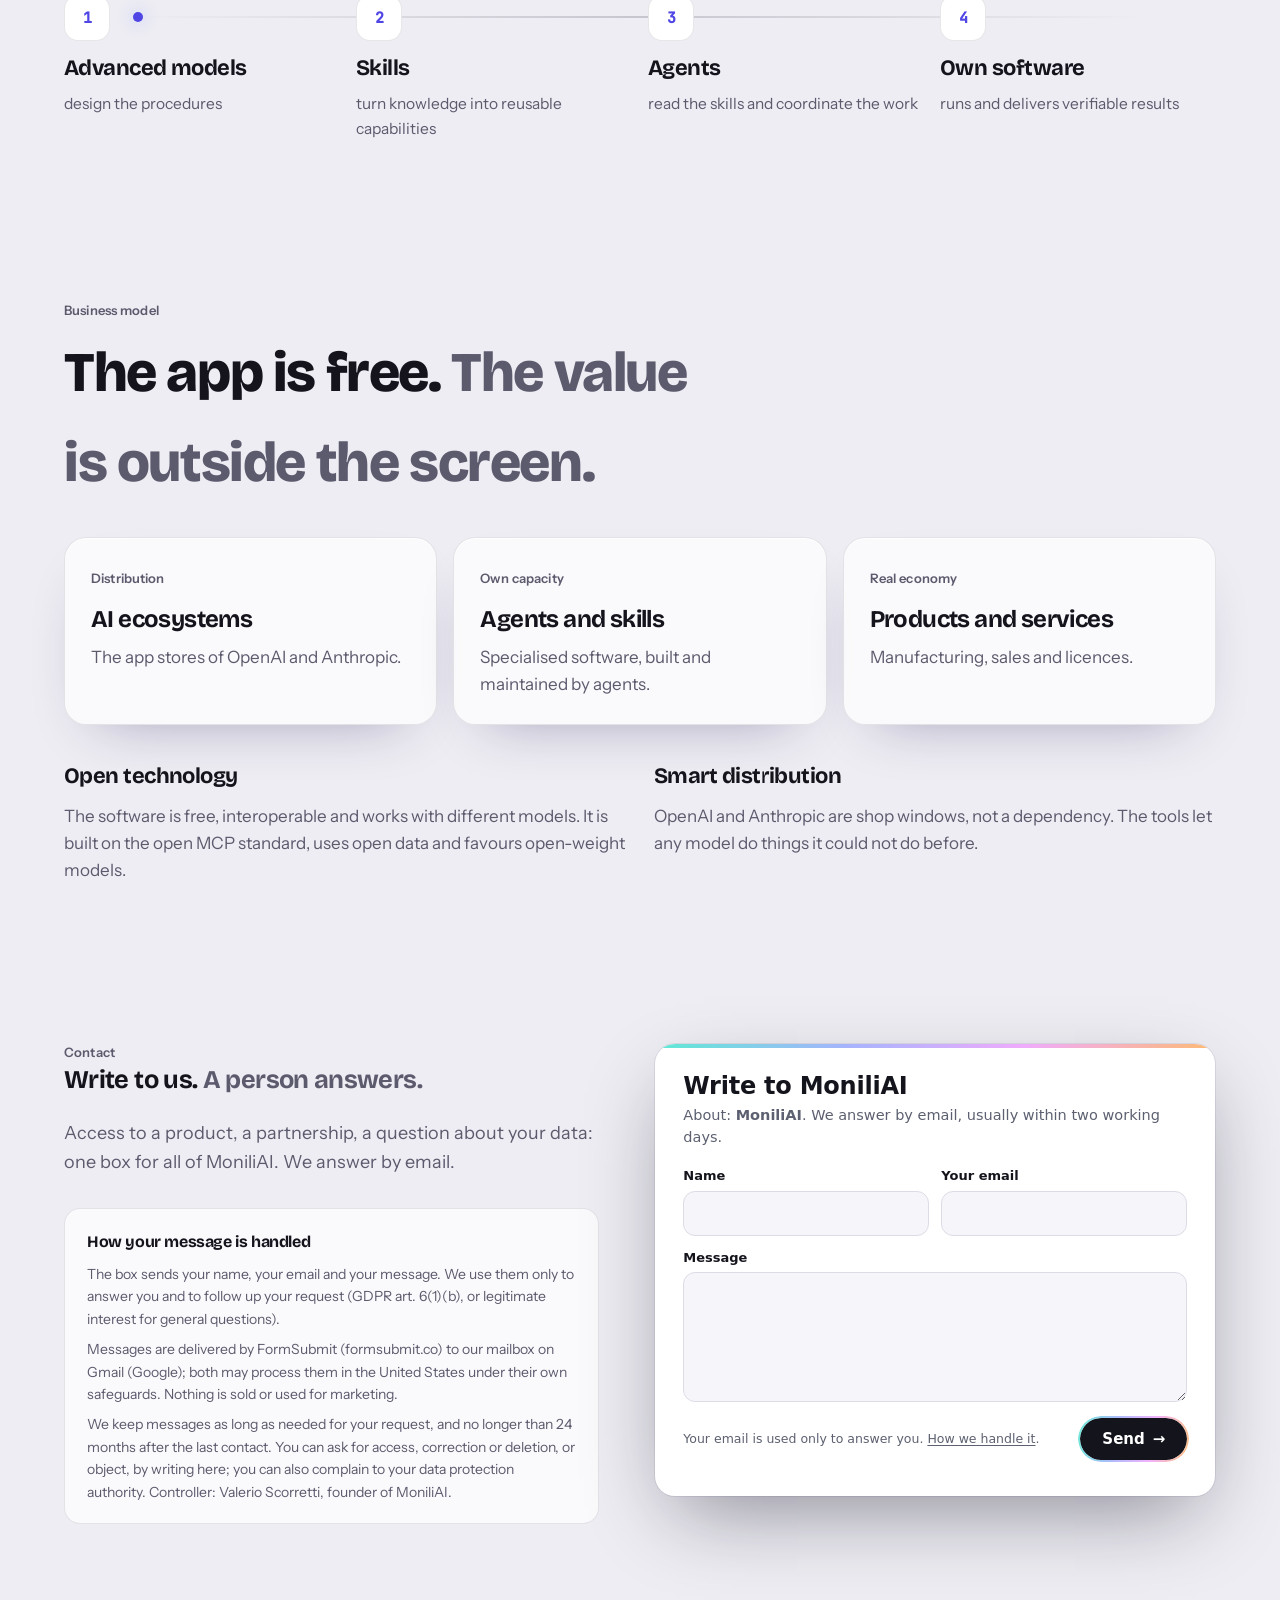
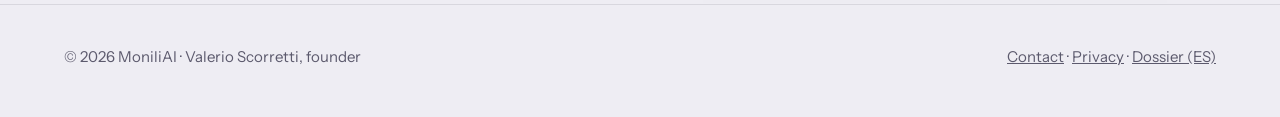
==== commit a4e9dee5: "Main page: the calmer, lighter version; trial pages removed Co-Authored-By: Claude Opus 5.5 <noreply" ====
--- a/index.html
+++ b/index.html
@@ -61,15 +61,15 @@
 .mark svg { width: 18px; height: 18px; }
 .bar nav { margin-left: auto; display: flex; gap: 24px; }
 .bar nav a { text-decoration: none; font-weight: 600; font-size: 15px; color: var(--mute); }
-.bar nav a:hover { color: var(--fg); }
+@media (hover: hover) and (pointer: fine) { .bar nav a:hover { color: var(--fg); } }
 
 /* buttons */
 .btn { position: relative; display: inline-flex; align-items: center; gap: 10px; padding: 13px 22px; border-radius: 999px; font: 600 16px var(--body); text-decoration: none; transition: transform .15s; }
-.btn:hover { transform: translateY(-1px); }
+@media (hover: hover) and (pointer: fine) { .btn:hover { transform: translateY(-1px); } }
 .btn.pri { background: var(--fg); color: #fff; }
 .btn.ghost { background: transparent; color: var(--fg); border: 1px solid var(--line); }
 .btn.ghost { background: var(--surface); }
-.btn.ghost:hover { border-color: rgba(22,20,40,.3); }
+@media (hover: hover) and (pointer: fine) { .btn.ghost:hover { border-color: rgba(22,20,40,.3); } }
 
 /* hero */
 .hero { display: grid; grid-template-columns: 1.05fr .95fr; gap: 40px; align-items: center; padding-block: 64px 40px; }
@@ -84,7 +84,7 @@
 @keyframes blink { 50% { opacity: 0; } }
 .stage .made { position: absolute; left: 18px; right: 18px; bottom: 18px; display: flex; align-items: center; justify-content: space-between; gap: 12px; }
 .stage .made a { display: inline-flex; align-items: center; gap: 10px; padding: 10px 16px; border-radius: 999px; background: rgba(8,9,13,.72); border: 1px solid rgba(255,255,255,.12); text-decoration: none; font-weight: 600; backdrop-filter: blur(8px); }
-.stage .made a:hover { border-color: rgba(255,255,255,.35); }
+@media (hover: hover) and (pointer: fine) { .stage .made a:hover { border-color: rgba(255,255,255,.35); } }
 .stage .made a i { width: 9px; height: 9px; border-radius: 50%; }
 .pick { display: flex; gap: 6px; }
 .pick button { width: 10px; height: 10px; padding: 0; border-radius: 50%; border: 0; background: rgba(255,255,255,.22); cursor: pointer; }
@@ -112,8 +112,8 @@
 .grid { display: grid; grid-template-columns: repeat(2, minmax(0, 1fr)); gap: 22px; }
 .prod { position: relative; display: flex; flex-direction: column; text-decoration: none; border-radius: var(--r); background: var(--bg2); border: 1px solid var(--line); box-shadow: var(--shadow); overflow: hidden; transition: transform .25s, border-color .25s; isolation: isolate; }
 .prod::before { content: ""; position: absolute; inset: 0; border-radius: inherit; padding: 1px; background: var(--holo); -webkit-mask: linear-gradient(#000 0 0) content-box, linear-gradient(#000 0 0); -webkit-mask-composite: xor; mask-composite: exclude; opacity: 0; transition: opacity .25s; pointer-events: none; z-index: 2; }
-.prod:hover, .prod:focus-visible { transform: translateY(-4px); }
-.prod:hover::before, .prod:focus-visible::before { opacity: 1; }
+@media (hover: hover) and (pointer: fine) { .prod:hover, .prod:focus-visible { transform: translateY(-4px); } }
+@media (hover: hover) and (pointer: fine) { .prod:hover::before, .prod:focus-visible::before { opacity: 1; } }
 .prod .viz { position: relative; aspect-ratio: 16 / 9; max-width: 100%; background: radial-gradient(circle at 50% 55%, rgba(165,180,252,.14), transparent 65%), var(--screen); color: var(--on-screen); }
 .prod .viz .label { color: var(--on-screen-mute); }
 .prod .viz canvas { position: absolute; inset: 0; width: 100%; height: 100%; }
@@ -129,8 +129,8 @@
 .go .url { font: 500 13px var(--mono); color: var(--dim); overflow: hidden; text-overflow: ellipsis; white-space: nowrap; min-width: 0; }
 .go .visit { flex: none; display: inline-flex; align-items: center; gap: 8px; padding: 10px 17px; border-radius: 999px; background: var(--fg); color: #fff; font: 700 15px var(--body); }
 .go .visit svg { width: 16px; height: 16px; transition: transform .2s; }
-.prod:hover .go .visit { background: var(--holo); color: #0B0C11; }
-.prod:hover .go .visit svg { transform: translate(2px, -2px); }
+@media (hover: hover) and (pointer: fine) { .prod:hover .go .visit { background: var(--holo); color: #0B0C11; } }
+@media (hover: hover) and (pointer: fine) { .prod:hover .go .visit svg { transform: translate(2px, -2px); } }
 .add { display: grid; place-items: center; text-align: center; gap: 8px; padding: 32px; background: var(--surface); border: 1px dashed rgba(22,20,40,.2); border-radius: var(--r); color: var(--mute); min-height: 260px; }
 .add b { font: 700 22px var(--display); color: var(--fg); }
 
@@ -192,14 +192,27 @@
 .stage { background: radial-gradient(circle at 50% 45%, rgba(165,180,252,.16), transparent 62%), var(--screen) !important; box-shadow: 0 30px 70px -30px rgba(40,30,90,.28), 0 0 0 1px var(--line) !important; }
 .prod .viz { background: radial-gradient(circle at 50% 55%, rgba(165,180,252,.14), transparent 65%), var(--screen) !important; border-bottom: 1px solid var(--line); }
 .stage .say, .stage .made a, .prod .viz .q { background: rgba(255,255,255,.9) !important; border: 1px solid rgba(22,20,40,.12) !important; color: var(--on-screen) !important; box-shadow: 0 6px 18px -10px rgba(40,30,90,.35); }
-.stage .made a:hover { border-color: rgba(79,70,229,.45) !important; }
+@media (hover: hover) and (pointer: fine) { .stage .made a:hover { border-color: rgba(79,70,229,.45) !important; } }
 .stage .say span::after { background: #4F46E5; }
 .stage .say span, .stage .made a, .prod .viz .q { color: var(--on-screen); }
+
+/* calmer page: one gradient (the main title), no decoration without a purpose */
+.tone { color: var(--mute); }
+.label { font: 600 13px var(--body); letter-spacing: .01em; text-transform: none; color: var(--mute); }
+.prod .viz .label { font: 500 11px var(--mono); letter-spacing: .12em; text-transform: uppercase; }
+/* motion that answers the hand: a press is felt at once, a strong ease-out everywhere */
+:root { --ease-out: cubic-bezier(.23, 1, .32, 1); }
+.btn, .chip, .prod, .stage .made a, #filters button { transition-property: transform, background-color, border-color, color, box-shadow; transition-duration: 160ms; transition-timing-function: var(--ease-out); }
+.btn:active, #filters button:active, .stage .made a:active { transform: scale(.97); }
+.prod:active { transform: scale(.99); }
+a, button { -webkit-tap-highlight-color: transparent; }
+button { touch-action: manipulation; }
+@media (prefers-reduced-motion: reduce) { .btn:active, #filters button:active, .prod:active { transform: none; } }
 </style>
 <link rel="stylesheet" href="mobile.css">
 </head>
 <body>
-<div class="aurora" aria-hidden="true"></div><div class="dots" aria-hidden="true"></div>
+
 <a class="skip" href="#products">Skip to the products</a>
 <header class="top">
   <div class="wrap bar">
@@ -223,12 +236,11 @@
     </div>
   </div>
 
-  <div class="ticker" aria-label="Examples of prompts"><div class="row" id="ticker"></div></div>
 
   <section id="products" aria-labelledby="ph">
     <div class="wrap">
       <div class="head">
-        <div><div class="label">Catalogue</div><h2 id="ph">One sentence in. <span class="holo">Something real out.</span></h2><p>Each card opens the product's own site, with its video, functions, limits and privacy.</p></div>
+        <div><div class="label">Catalogue</div><h2 id="ph">One sentence in. <span class="tone">Something real out.</span></h2><p>Each card opens the product's own site, with its video, functions, limits and privacy.</p></div>
         <div class="filters" id="filters" role="group" aria-label="Filter by market"></div>
       </div>
       <p class="mai-swipe-hint">Swipe to see more</p><div class="grid mai-swipe" id="grid"></div>
@@ -249,7 +261,7 @@
 
   <section id="model" aria-labelledby="mh">
     <div class="wrap">
-      <div class="head"><div><div class="label">Business model</div><h2 id="mh">The app is free. <span class="holo">The value is outside the screen.</span></h2></div></div>
+      <div class="head"><div><div class="label">Business model</div><h2 id="mh">The app is free. <span class="tone">The value is outside the screen.</span></h2></div></div>
       <div class="model">
         <div class="layer"><span class="label">Distribution</span><h3>AI ecosystems</h3><p>The app stores of OpenAI and Anthropic.</p></div>
         <div class="layer"><span class="label">Own capacity</span><h3>Agents and skills</h3><p>Specialised software, built and maintained by agents.</p></div>
@@ -265,7 +277,7 @@
     <div class="wrap contact">
       <div>
         <div class="label">Contact</div>
-        <h2 id="ch">Write to us. <span class="holo">A person answers.</span></h2>
+        <h2 id="ch">Write to us. <span class="tone">A person answers.</span></h2>
         <p class="clead">Access to a product, a partnership, a question about your data: one box for all of MoniliAI. We answer by email.</p>
         <div class="pnote" id="privacy-contact">
           <h3>How your message is handled</h3>
@@ -307,9 +319,6 @@
   pick.addEventListener('click', e => { const b = e.target.closest('button'); if (b) show(+b.dataset.i); });
   show(0);
 
-  /* ticker of real example prompts */
-  const items = P.map(p => `<span>“<b>${esc(p.prompt)}</b>”<em>${esc(p.name)}</em></span>`).join('');
-  document.getElementById('ticker').innerHTML = items + items;
 
   /* catalogue: same engine, same palette, one family */
   const grid = document.getElementById('grid'), fl = document.getElementById('filters');
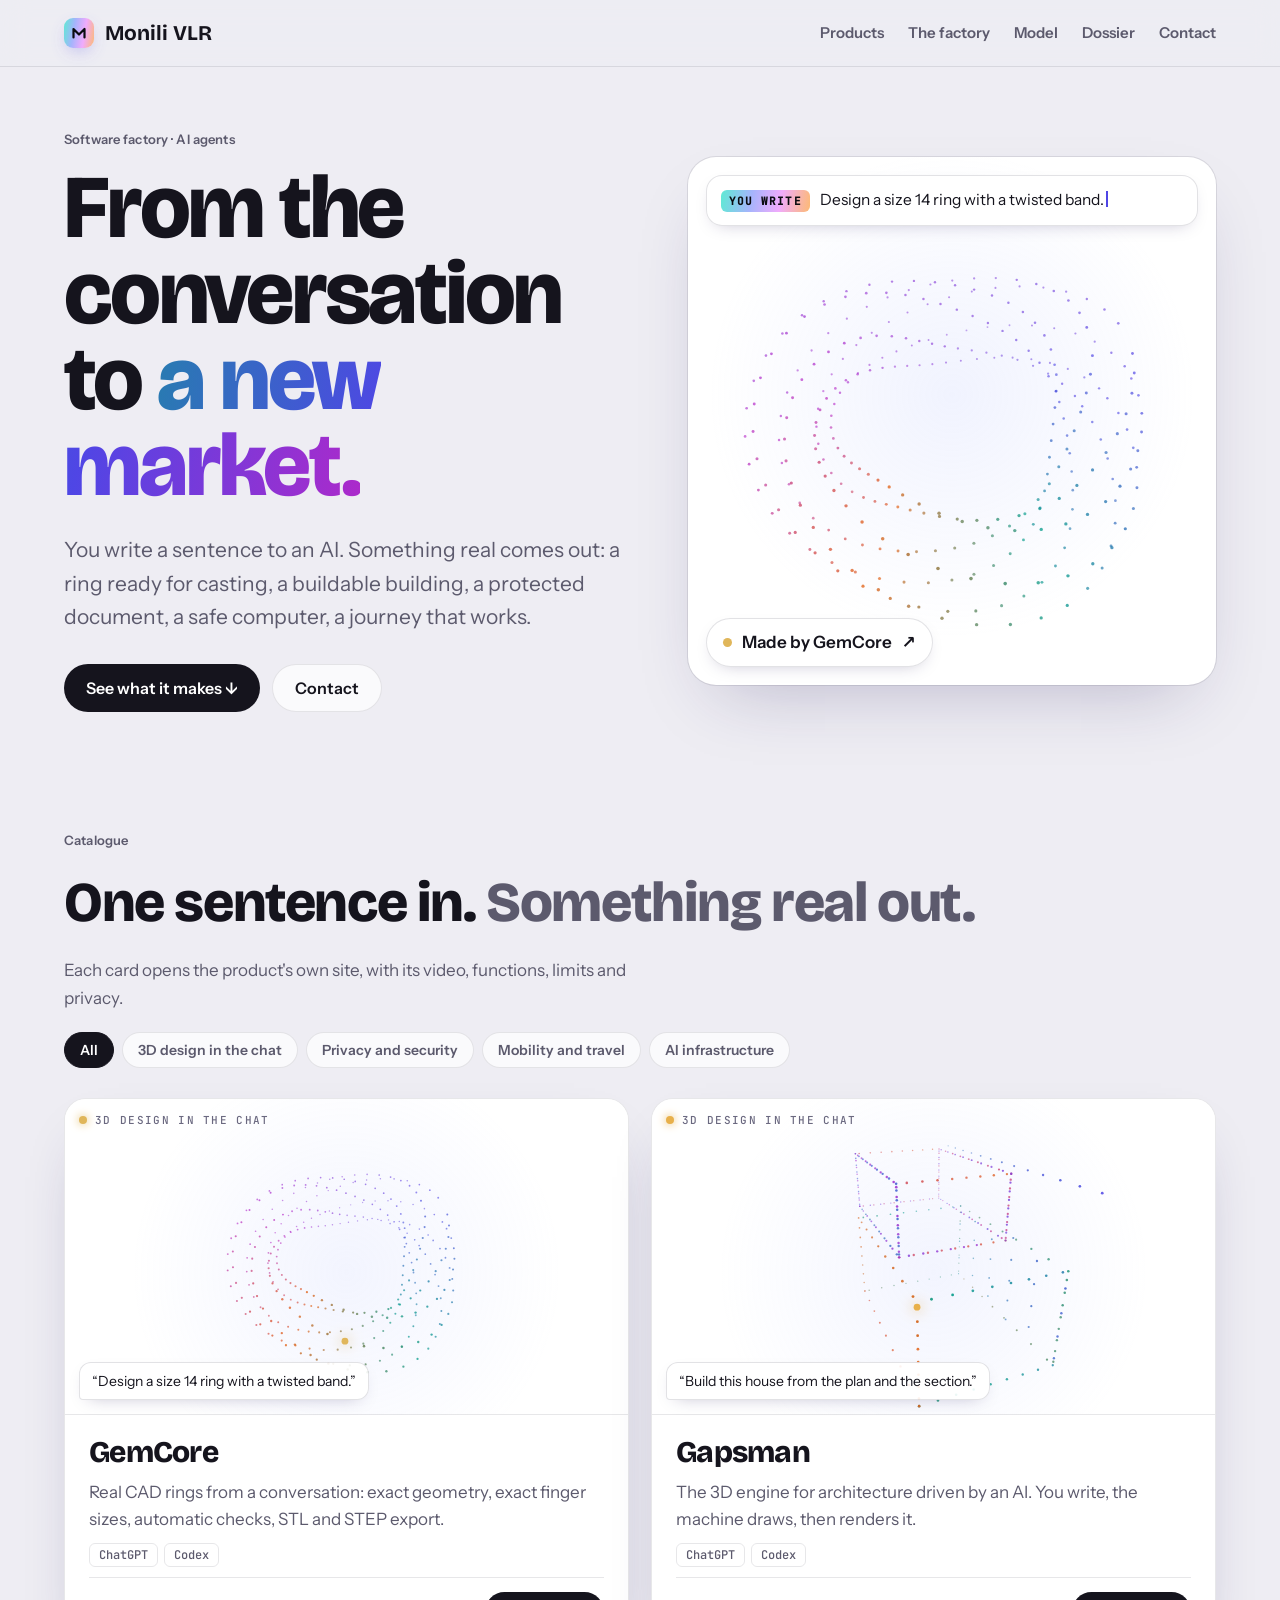
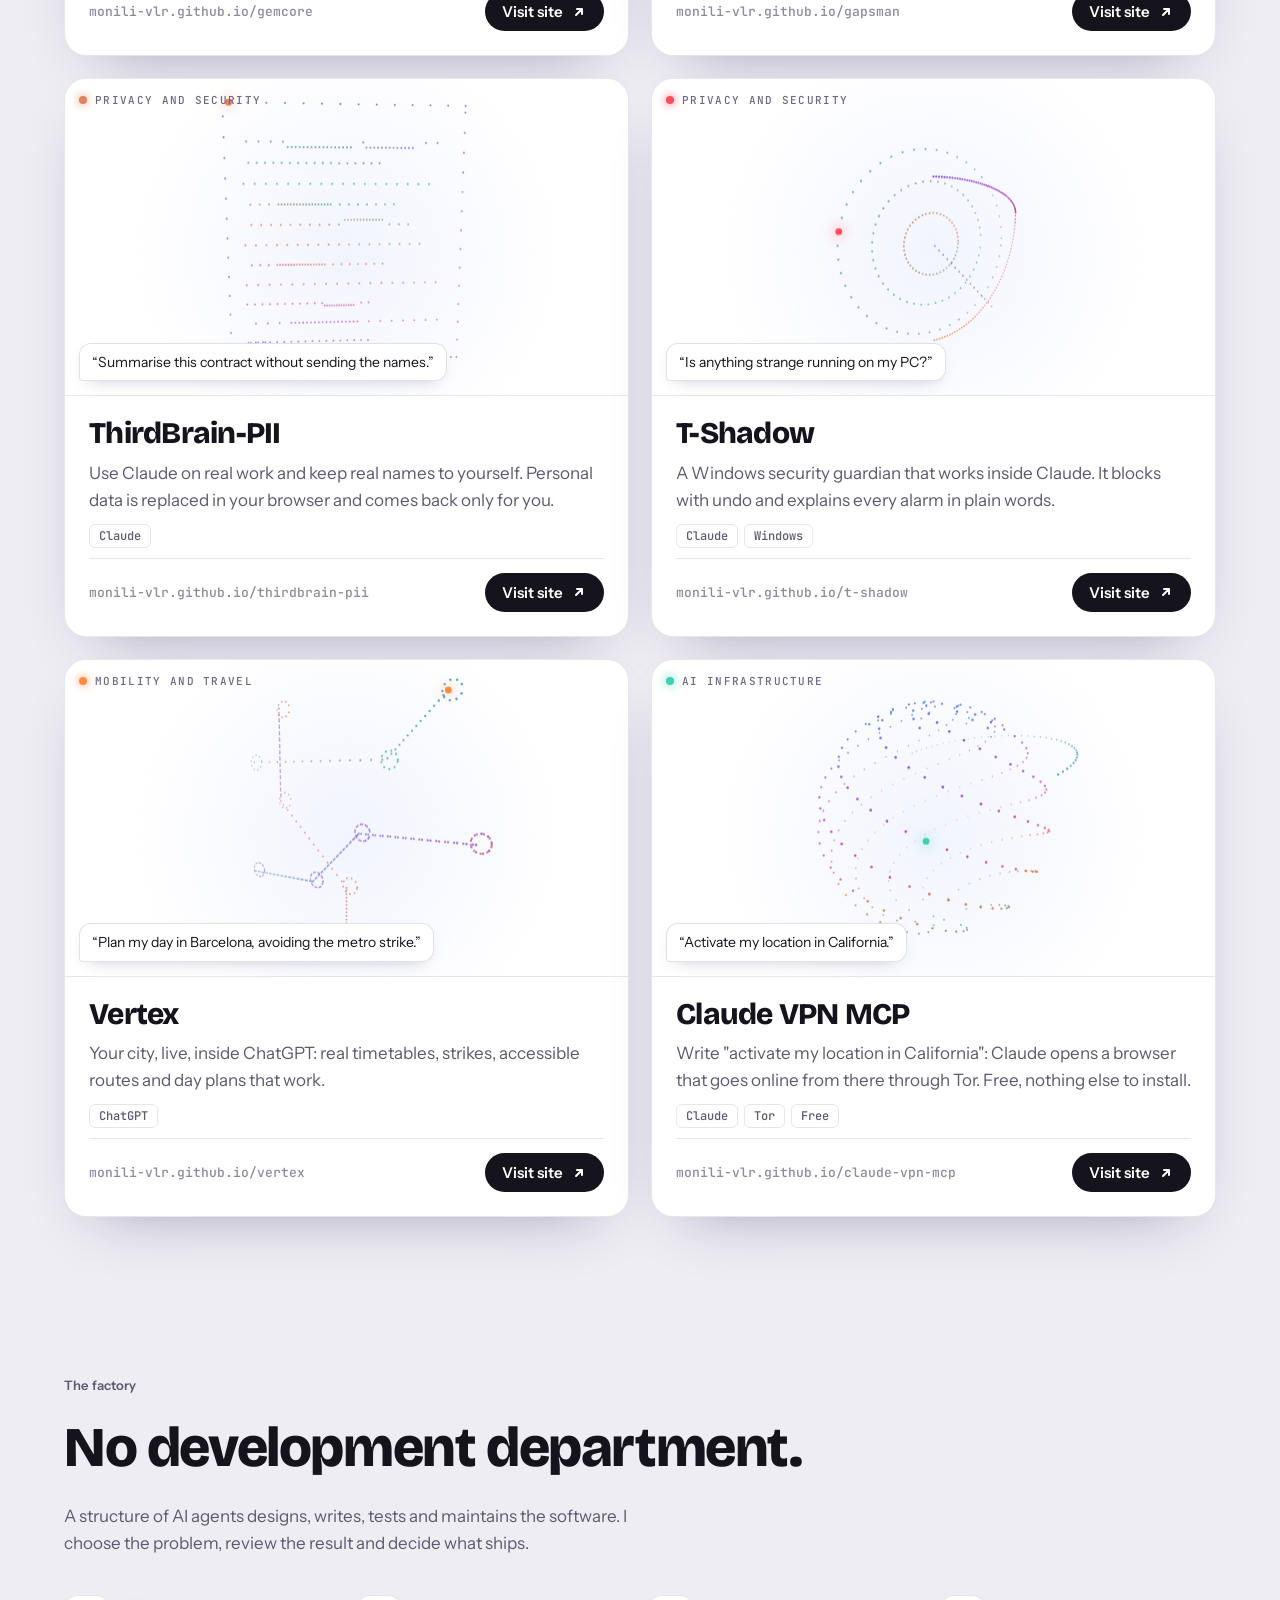
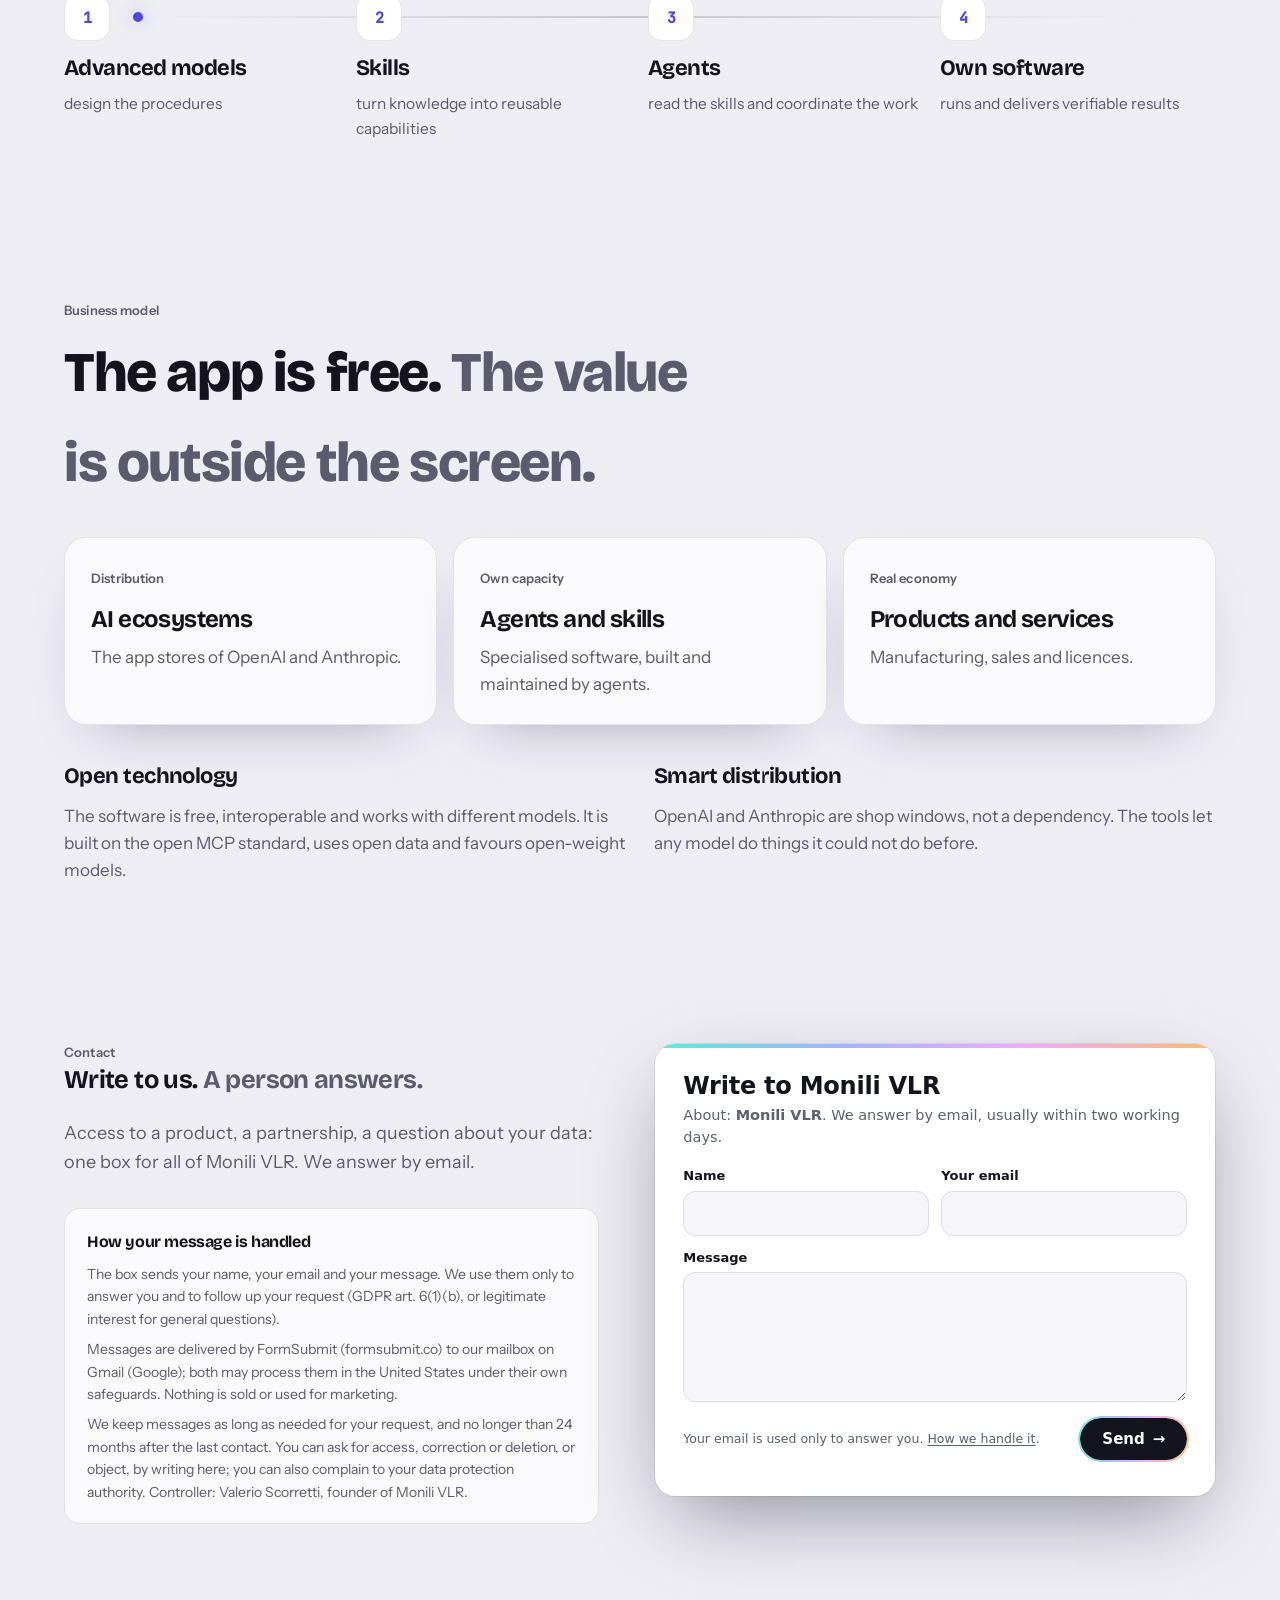
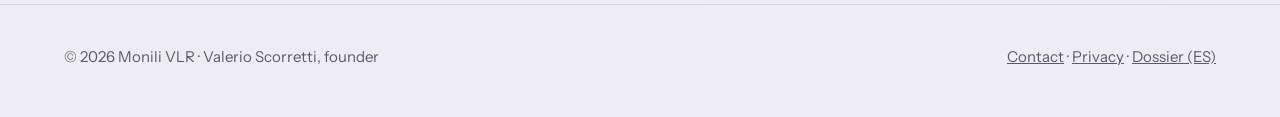
==== commit 93fc4be4: "Name: Monili VLR (was MoniliAI), matching the address monili-vlr.github.io Co-Authored-By: Claude Op" ====
--- a/index.html
+++ b/index.html
@@ -3,13 +3,13 @@
 <head>
 <meta charset="utf-8">
 <meta name="viewport" content="width=device-width, initial-scale=1, viewport-fit=cover">
-<title>MoniliAI</title>
-<meta name="description" content="MoniliAI is a software factory driven by AI agents. You write a prompt, and something real comes out: a ring, a building, a protected document, a safe computer, a journey.">
+<title>Monili VLR</title>
+<meta name="description" content="Monili VLR is a software factory driven by AI agents. You write a prompt, and something real comes out: a ring, a building, a protected document, a safe computer, a journey.">
 <meta name="theme-color" content="#EEEDF3">
 <link rel="icon" href="favicon.svg" type="image/svg+xml">
 <link rel="canonical" href="https://monili-vlr.github.io/">
 <meta property="og:type" content="website">
-<meta property="og:title" content="MoniliAI · From the conversation to a new market">
+<meta property="og:title" content="Monili VLR · From the conversation to a new market">
 <meta property="og:description" content="A software factory driven by AI agents. You write, something real comes out.">
 <meta property="og:url" content="https://monili-vlr.github.io/">
 <meta property="og:image" content="https://monili-vlr.github.io/og.jpg">
@@ -216,7 +216,7 @@
 <a class="skip" href="#products">Skip to the products</a>
 <header class="top">
   <div class="wrap bar">
-    <a class="brand" href="#top" aria-label="MoniliAI, home"><span class="mark"><svg viewBox="0 0 18 18" aria-hidden="true"><path d="M3.5 13.5V5l5.5 5.5L14.5 5v8.5" fill="none" stroke="#0B0C11" stroke-width="2.2" stroke-linecap="round" stroke-linejoin="round"/></svg></span>MoniliAI</a>
+    <a class="brand" href="#top" aria-label="Monili VLR, home"><span class="mark"><svg viewBox="0 0 18 18" aria-hidden="true"><path d="M3.5 13.5V5l5.5 5.5L14.5 5v8.5" fill="none" stroke="#0B0C11" stroke-width="2.2" stroke-linecap="round" stroke-linejoin="round"/></svg></span>Monili VLR</a>
     <nav aria-label="Main"><a href="#products">Products</a><a href="#factory">The factory</a><a href="#model">Model</a><a href="dossier/">Dossier</a><a href="#contact">Contact</a></nav>
   </div>
 </header>
@@ -278,21 +278,21 @@
       <div>
         <div class="label">Contact</div>
         <h2 id="ch">Write to us. <span class="tone">A person answers.</span></h2>
-        <p class="clead">Access to a product, a partnership, a question about your data: one box for all of MoniliAI. We answer by email.</p>
+        <p class="clead">Access to a product, a partnership, a question about your data: one box for all of Monili VLR. We answer by email.</p>
         <div class="pnote" id="privacy-contact">
           <h3>How your message is handled</h3>
           <p>The box sends your name, your email and your message. We use them only to answer you and to follow up your request (GDPR art. 6(1)(b), or legitimate interest for general questions).</p>
           <p>Messages are delivered by FormSubmit (formsubmit.co) to our mailbox on Gmail (Google); both may process them in the United States under their own safeguards. Nothing is sold or used for marketing.</p>
-          <p>We keep messages as long as needed for your request, and no longer than 24 months after the last contact. You can ask for access, correction or deletion, or object, by writing here; you can also complain to your data protection authority. Controller: Valerio Scorretti, founder of MoniliAI.</p>
+          <p>We keep messages as long as needed for your request, and no longer than 24 months after the last contact. You can ask for access, correction or deletion, or object, by writing here; you can also complain to your data protection authority. Controller: Valerio Scorretti, founder of Monili VLR.</p>
         </div>
       </div>
-      <div data-mai-contact-inline data-topic="MoniliAI" data-light><p class="cwait">Loading the contact form…</p></div>
+      <div data-mai-contact-inline data-topic="Monili VLR" data-light><p class="cwait">Loading the contact form…</p></div>
       <script src="contact.js"></script>
     </div>
   </section>
 </main>
 
-<footer><div class="wrap"><span>© 2026 MoniliAI · Valerio Scorretti, founder</span><span><a href="#contact">Contact</a> · <a href="#privacy-contact">Privacy</a> · <a href="dossier/">Dossier (ES)</a></span></div></footer>
+<footer><div class="wrap"><span>© 2026 Monili VLR · Valerio Scorretti, founder</span><span><a href="#contact">Contact</a> · <a href="#privacy-contact">Privacy</a> · <a href="dossier/">Dossier (ES)</a></span></div></footer>
 
 <script src="products.js"></script>
 <script src="fx.js"></script>
--- a/mobile.css
+++ b/mobile.css
@@ -1,4 +1,4 @@
-/* MoniliAI phone layout, shared by every MoniliAI site. Nothing here changes the desktop layout.
+/* Monili VLR phone layout, shared by every Monili VLR site. Nothing here changes the desktop layout.
    .mai-swipe        a long group of cards becomes one row you swipe sideways (the next card peeks in)
    .mai-wrap         an invisible wrapper added around cards that had no container of their own
    .mai-swipe-hint   "Swipe to see more", shown only on phones
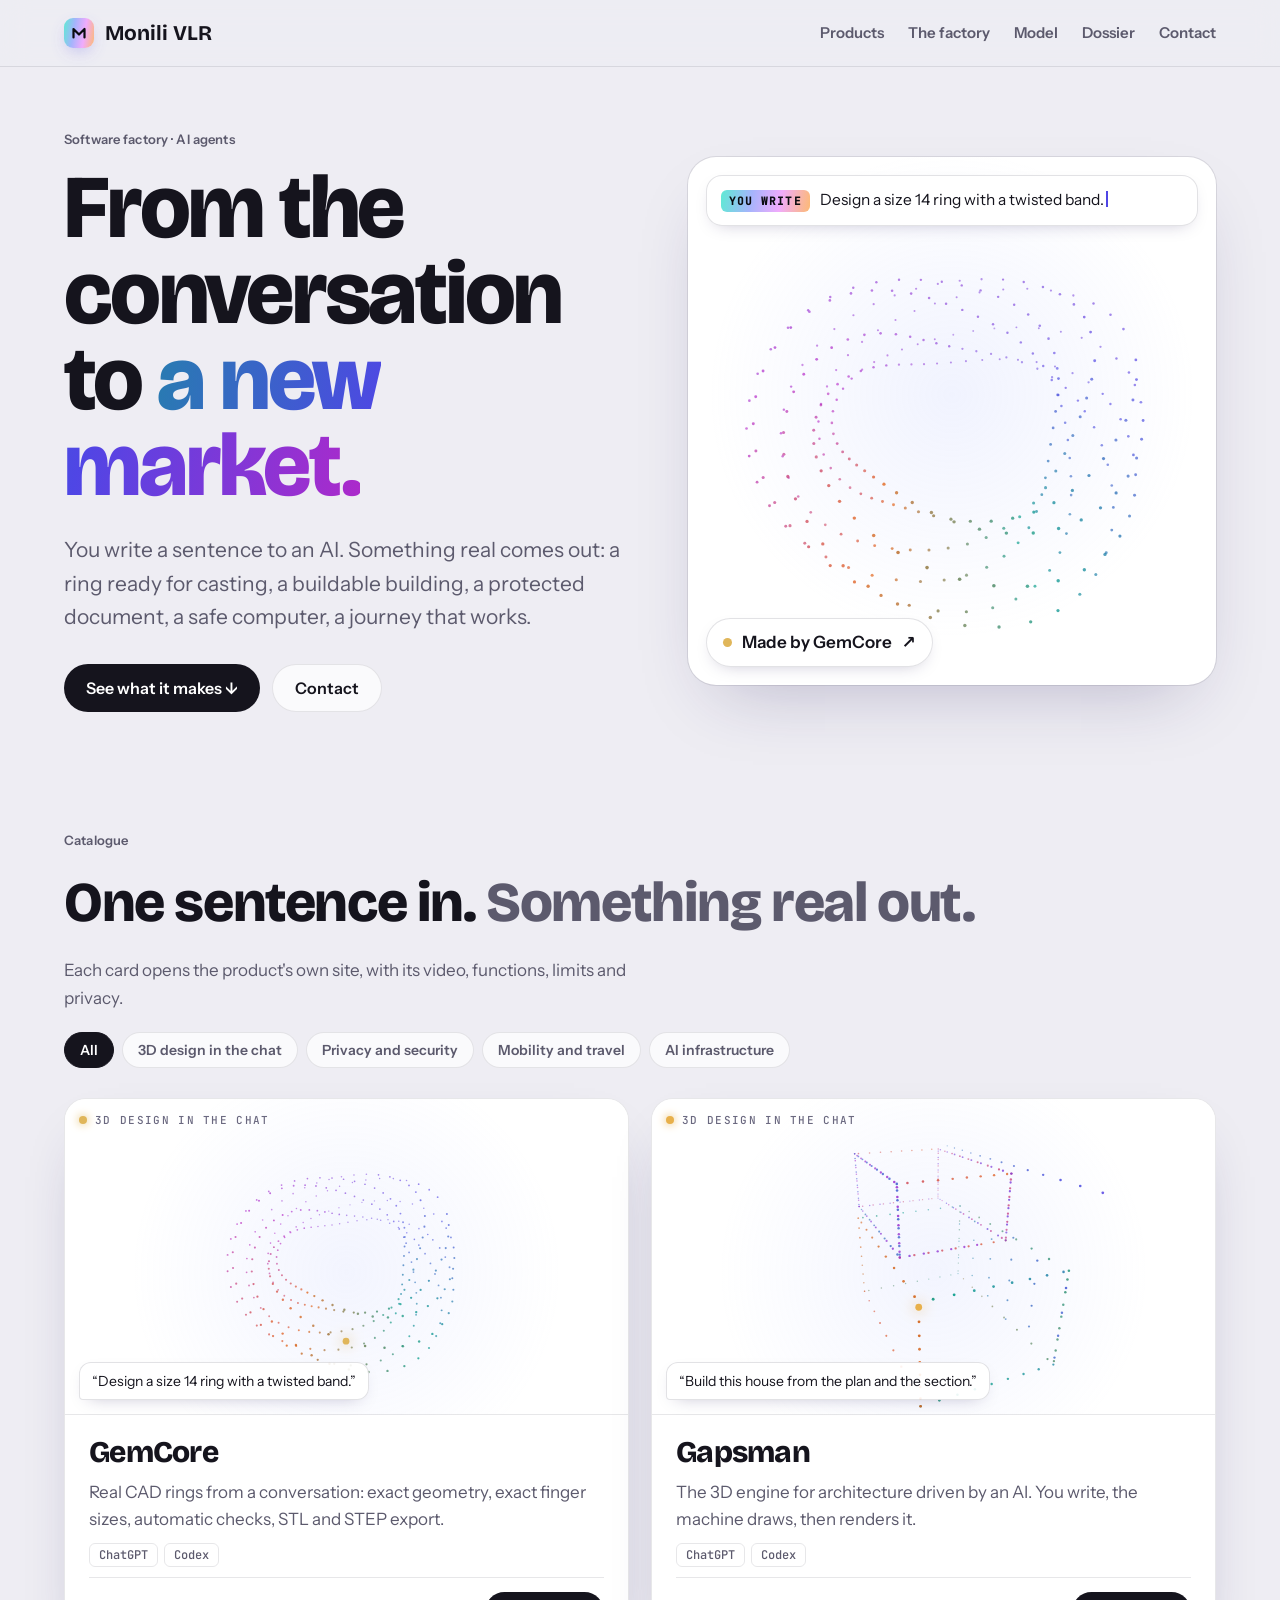
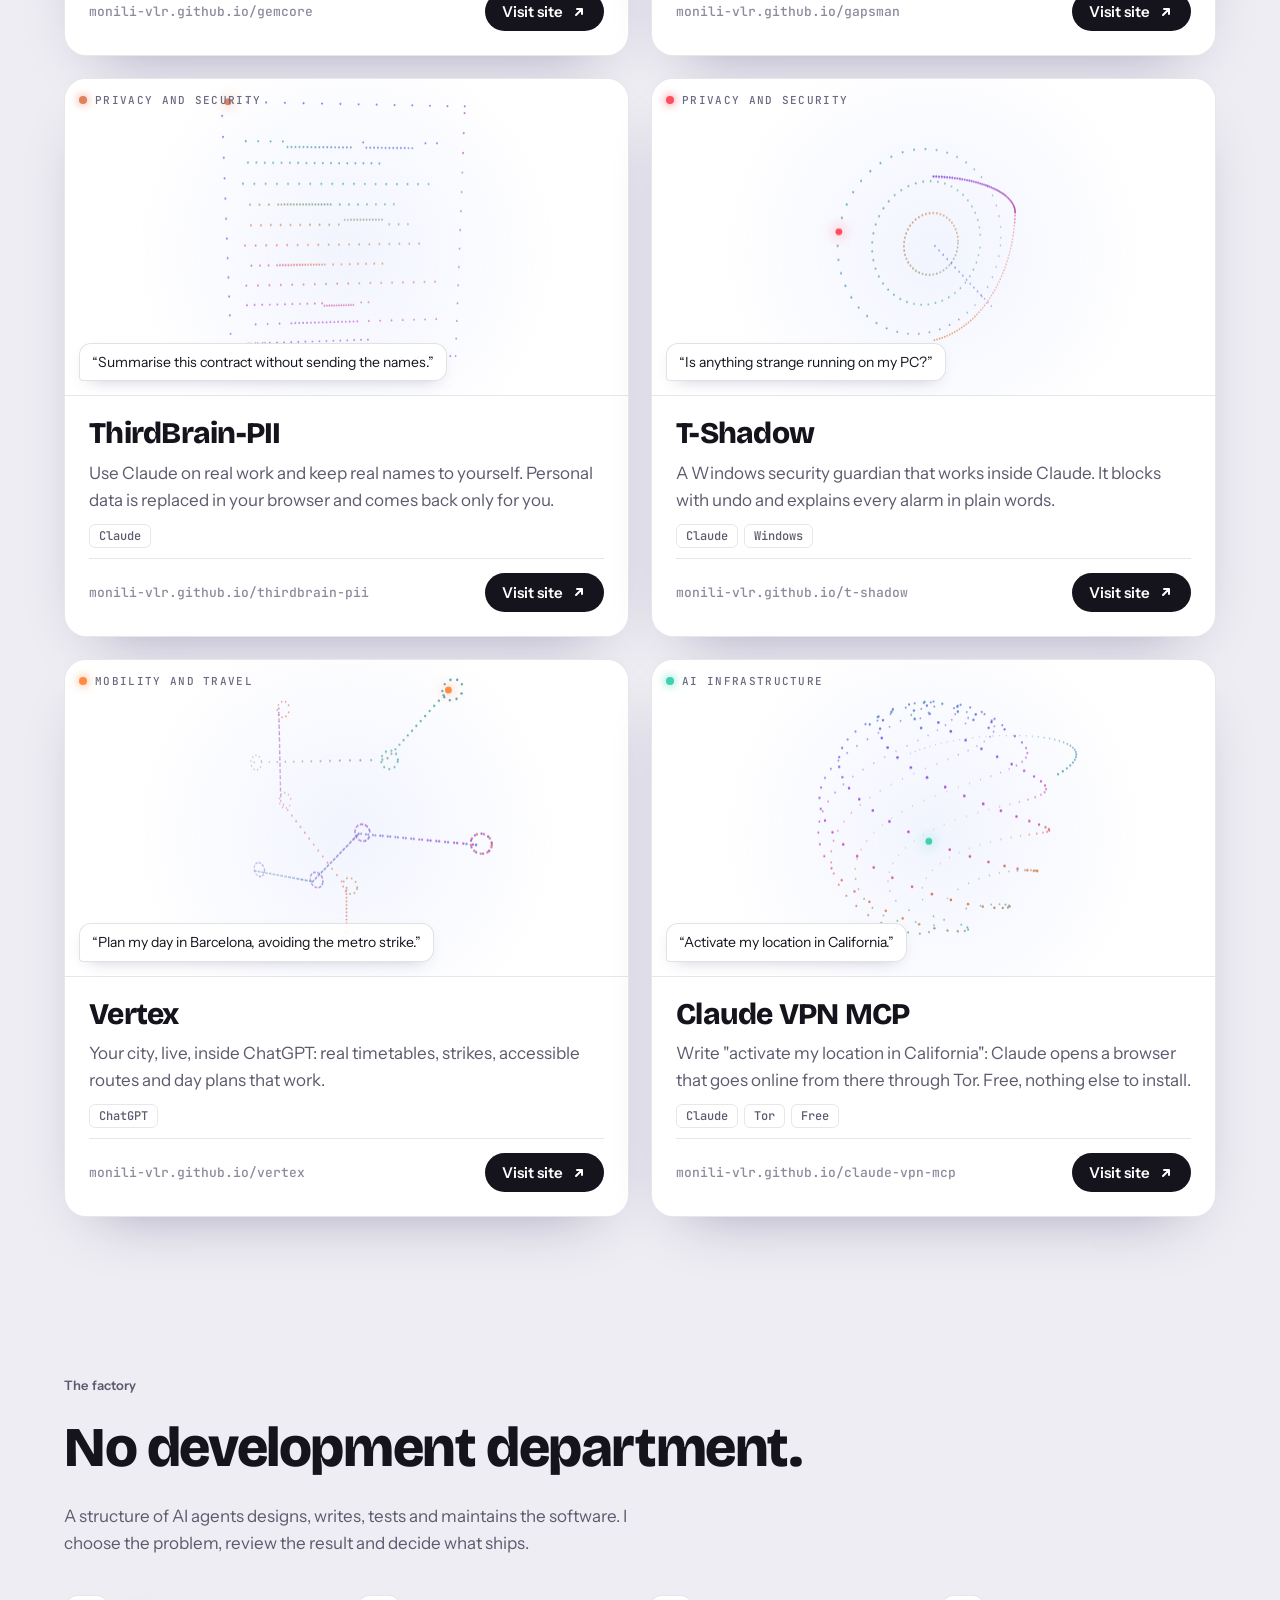
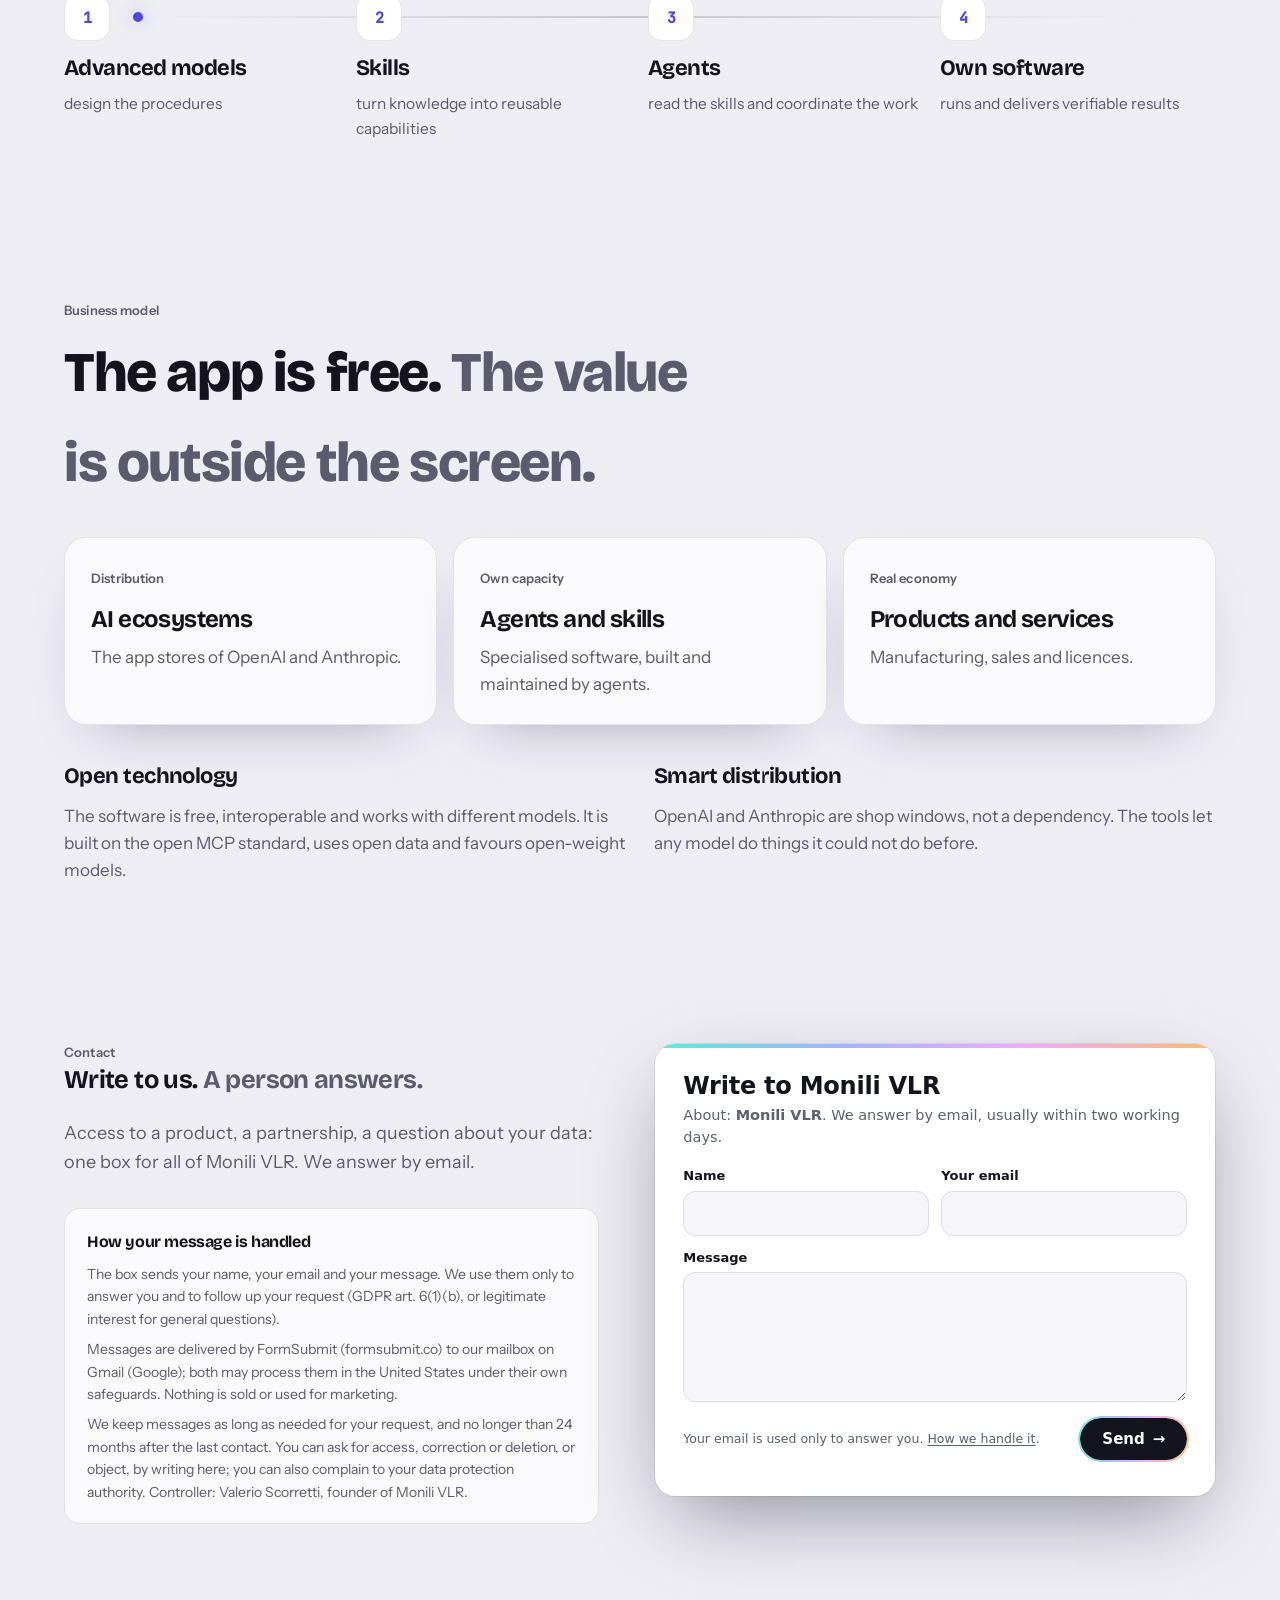
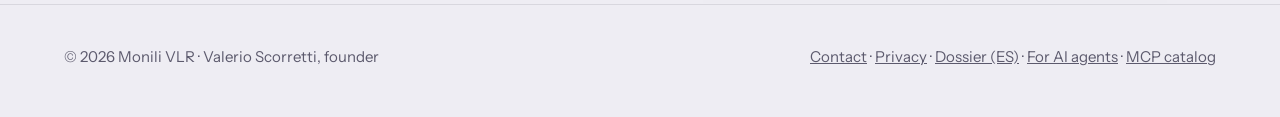
==== commit 62fbc917: "Found by search engines and AI assistants: llms.txt, structured data with every tool, AI crawlers we" ====
--- a/index.html
+++ b/index.html
@@ -210,6 +210,8 @@
 @media (prefers-reduced-motion: reduce) { .btn:active, #filters button:active, .prod:active { transform: none; } }
 </style>
 <link rel="stylesheet" href="mobile.css">
+<script type="application/ld+json">{"@context": "https://schema.org", "@graph": [{"@type": "Organization", "@id": "https://monili-vlr.github.io/#org", "name": "Monili VLR", "url": "https://monili-vlr.github.io/", "logo": "https://monili-vlr.github.io/favicon.svg", "founder": {"@type": "Person", "name": "Valerio Scorretti"}, "contactPoint": {"@type": "ContactPoint", "contactType": "customer support", "url": "https://monili-vlr.github.io/#contact"}}, {"@type": "WebSite", "@id": "https://monili-vlr.github.io/#site", "url": "https://monili-vlr.github.io/", "name": "Monili VLR", "publisher": {"@id": "https://monili-vlr.github.io/#org"}}, {"@type": "ItemList", "name": "Monili VLR products", "itemListElement": [{"@type": "ListItem", "position": 1, "item": {"@type": "SoftwareApplication", "name": "GemCore", "url": "https://monili-vlr.github.io/gemcore/", "description": "Real CAD rings from a conversation: exact geometry, exact finger sizes, automatic checks, STL and STEP export.", "applicationCategory": "DesignApplication", "operatingSystem": "Web (inside ChatGPT and Codex)", "publisher": {"@id": "https://monili-vlr.github.io/#org"}, "author": {"@id": "https://monili-vlr.github.io/#org"}, "featureList": ["show_gemcore_welcome: Welcome panel: carousel, benchmarks and limits.", "list_ring_typologies: The catalogue: the first step of every new ring.", "start_ring_typology: Builds the base of a catalogue piece as a new project.", "list_jewelry_templates: Parametric templates and their parameters.", "get_template_parameters: Parametric templates and their parameters.", "create_jewelry_spec: Reproduce an existing JewelrySpec and generate it.", "validate_jewelry_spec: Reproduce an existing JewelrySpec and generate it.", "generate_jewelry: Reproduce an existing JewelrySpec and generate it.", "modify_jewelry: Incremental change by parameters or simple words.", "apply_design_operations: A list of vocabulary operations as one revision.", "get_design_vocabulary: A list of vocabulary operations as one revision.", "apply_style: A catalogue style: split shank, cathedral, bezel…", "get_ring_shape: The ring’s shape with a jeweller’s handles.", "set_ring_shape: The ring’s shape with a jeweller’s handles.", "move_part: Free-form pieces: move parts, edit by points.", "rebuild_with_handles: Free-form pieces: move parts, edit by points.", "get_freeform_program: Free-form pieces: move parts, edit by points.", "get_pave: Painted stones and beads.", "edit_pave: Painted stones and beads.", "get_rope_contours: Ropes and braids along an edge.", "make_rope: Ropes and braids along an edge.", "get_ring_lines: Grooves and ribs along the piece.", "set_ring_lines: Grooves and ribs along the piece.", "hammer_finish: Hammered texture; scrolls on the shoulders.", "engrave_scrolls: Hammered texture; scrolls on the shoulders.", "engraving_sheet_prompt: Engraving from a photo, in two steps.", "engrave_from_sheet: Engraving from a photo, in two steps.", "analyze_reference: “Make it like this photo”, then compare from the same side.", "compare_with_reference: “Make it like this photo”, then compare from the same side.", "import_mesh_reference: A mesh made elsewhere as a reference."]}}, {"@type": "ListItem", "position": 2, "item": {"@type": "SoftwareApplication", "name": "Gapsman", "url": "https://monili-vlr.github.io/gapsman/", "description": "The 3D engine for architecture driven by an AI. You write, the machine draws, then renders it.", "applicationCategory": "DesignApplication", "operatingSystem": "Web (inside ChatGPT and Codex)", "publisher": {"@id": "https://monili-vlr.github.io/#org"}, "author": {"@id": "https://monili-vlr.github.io/#org"}, "featureList": ["create_model: a new model, opened in the chat", "modify_model: a new revision, from the model as you left it", "build_model: builds the model from the traced drawings", "check_model: checks every build step before going on", "trace_plan: traces walls, openings and rooms from a plan", "trace_section: registers the section on the plan", "get_drawing_method: method to read plans, sections and photos", "set_checklist: writes what must be checked", "critique_model: compares the model with the drawings", "get_critique: reads the critique", "declare_critique: records differences and fixes, for your approval", "locate_site: finds the place", "build_context: buildings from OpenStreetMap, checked on satellite imagery", "declare_streetview: records what was read from the facades", "add_camera: places a target camera", "render_for_chatgpt: path-traced render and ID render", "tag_entities: tags vehicles, vegetation and landmarks (E-nn)", "get_render_prompt: writes the prompt from the material IDs", "save_render_result: saves the final image", "approve_render: approves the image, kept as reference for next renders", "create_user_tool: composes a new command from existing ones", "run_user_tool: runs one of your commands", "explain_command: explains any command", "show_viewer: reopens a revision in the chat", "get_model: state of a project", "list_projects: your projects"]}}, {"@type": "ListItem", "position": 3, "item": {"@type": "SoftwareApplication", "name": "ThirdBrain-PII", "url": "https://monili-vlr.github.io/thirdbrain-pii/", "description": "Use Claude on real work and keep real names to yourself. Personal data is replaced in your browser and comes back only for you.", "applicationCategory": "SecurityApplication", "operatingSystem": "Web (inside Claude)", "publisher": {"@id": "https://monili-vlr.github.io/#org"}, "author": {"@id": "https://monili-vlr.github.io/#org"}, "featureList": ["thirdbrain_open: Shows the panel in the chat. No input. Read-only, not destructive, closed world.", "thirdbrain_continue: Shows the panel again after an answer, with that answer at the top. Its only input is Claude's answer, which holds placeholders only (max 20,000 characters); it is not kept, logged or returned.", "thirdbrain_help: Returns the user guide of the panel as fixed text, the same for everyone. No input."]}}, {"@type": "ListItem", "position": 4, "item": {"@type": "SoftwareApplication", "name": "T-Shadow", "url": "https://monili-vlr.github.io/t-shadow/", "description": "A Windows security guardian that works inside Claude. It blocks with undo and explains every alarm in plain words.", "applicationCategory": "SecurityApplication", "operatingSystem": "Windows 10, Windows 11", "publisher": {"@id": "https://monili-vlr.github.io/#org"}, "author": {"@id": "https://monili-vlr.github.io/#org"}, "featureList": ["gshadow_status: Overall state: inventory, defenses, alarms. Always called first.", "gshadow_alarms: Current alarms with their details, to explain them.", "gshadow_threats: Threats detected by Defender and their state.", "gshadow_devices: Devices on the local network the PC has already talked to.", "gshadow_find_software: Looks for an installed program, for example one named in a news item.", "gshadow_processes: Running programs, for investigations or a slow PC.", "gshadow_startup: Run and RunOnce keys and the startup folder.", "gshadow_file_info: Size, dates and SHA-256 of a program file.", "gshadow_timeline: Events in order, also to answer why something was blocked.", "gshadow_defender: Health of Defender and its alarms.", "gshadow_news: Today's exploited flaws, marked as relevant or not for this PC.", "gshadow_check_package: Checks a PyPI or npm package name before install.", "gshadow_open_panel: Shows a small T-Shadow panel inside the conversation where supported.", "gshadow_choices: Ids of suspects, blocks and alarms, before an action.", "gshadow_act: Protective actions, at most 5 every 10 minutes.", "gshadow_request_confirmation: Asks for a code for actions that lower protection.", "gshadow_confirm: Confirms with the code the user typed. Three wrong codes suspend confirmations for 10 minutes.", "antivirus_rapida: Level 2. Starts a Defender quick scan.", "antivirus_completa: Level 2. Starts a Defender full scan.", "vigilanza_on: Level 2. Turns monitoring on.", "vigilanza_off: Level 3. Turns monitoring off.", "caccia_on: Level 2. Turns AI threat hunting on.", "caccia_off: Level 3. Turns AI threat hunting off.", "caccia_ora: Level 2. Runs a threat hunt now.", "wifi_tunnel: Level 2. Disconnects a risky Wi-Fi or starts the VPN.", "scudo_installa: Level 2. Installs the shield that runs as SYSTEM."]}}, {"@type": "ListItem", "position": 5, "item": {"@type": "SoftwareApplication", "name": "Vertex", "url": "https://monili-vlr.github.io/vertex/", "description": "Your city, live, inside ChatGPT: real timetables, strikes, accessible routes and day plans that work.", "applicationCategory": "TravelApplication", "operatingSystem": "Web (inside ChatGPT)", "publisher": {"@id": "https://monili-vlr.github.io/#org"}, "author": {"@id": "https://monili-vlr.github.io/#org"}, "featureList": ["show_companion: Show the travel companion: The chat card: the user's travel companion (an animated character) says your answer in a speech bubble, typed letter by letter, in front of a backdrop of real places nearby", "plan_route: Plan a route: Use this to get directions between two places on foot, by bike, by car or by public transport (bus, metro, tram, train, ferry) worldwide, computed on real timetables: lines, where to board and get off", "reachable_in_time: Where can I get to in N minutes: Use this to answer \"where can I get to in 20 minutes from here?\": computes every stop and area reachable by walking plus public transport within a time budget, on real timetables at the chosen time, a", "get_departures: Get next departures: Use this for the next buses, trams, metros, trains or ferries leaving from stops near a place, with line, direction, local departure time, real-time delays and cancellations where the operator publish", "get_service_alerts: Get public transport alerts: Use this to check strikes, closures, diversions, works and other disruptions on public transport around a place, for today or the next days, from the official real-time feeds of transit operators (GTF", "find_nearby: Find nearby places: Use this to list real places of one category around a location, sorted by walking distance: restaurants, cafes, pharmacies, ATMs, toilets, museums, viewpoints, beaches, hotels, luggage storage, embass", "find_bike_share: Find bike-share stations: Use this to find public bike-share stations near a place with live counts of available bikes (and e-bikes) and free docks, from about 800 systems worldwide (Citi Bike, Vélib', Santander Cycles, Bicing", "optimize_itinerary: Optimise a day itinerary: Use this to turn a list of places into a realistic timed plan: it finds the visiting order with the least travel time on real walking, cycling or driving routes, builds a timeline (arrive, visit, leav", "start_guided_tour: Start a guided tour: Use this when the user wants to follow an itinerary on the go, stop by stop: opens a guide card that shows the current stop, how to get to the next one right now (walking steps, or live public transpo", "show_map: Show places on a map: Use this to display an interactive map with numbered pins: a shortlist of restaurants, sights, events, reachable destinations or a day plan", "search_places: Search places: Use this to find a city, district, address, station, hotel or landmark by name and get its coordinates and a map link", "explore_sights: Explore sights around a place: Use this to discover notable sights around a location: monuments, churches, museums, squares, historic buildings and other places that have a Wikipedia article, with distance, a short description and ", "get_place_info: Get information about a sight: Use this when the user asks about one specific monument, museum, building, neighbourhood or city: returns the encyclopedia introduction (history and context), coordinates, an image and the official we", "get_city_guide: Get city travel guide: Use this for practical, traveller-written guide content about a city or region: how to get in and around, what to see and do, where to eat, drink and sleep, safety tips and day trips", "suggest_events: Suggest events in the city: Use this to propose what is on in the user's city: festivals, concerts, exhibitions, markets, sport, shows", "get_weather: Get weather forecast: Use this for current weather and a forecast of up to 7 days at a place: temperature, rain probability, wind, UV index, sunrise/sunset and air quality", "play_umbrella_poem: Play the umbrella word game: A small game for rainy moments: words rain down in a thick shower and a little traveller with an umbrella catches some of them", "play_catchme: Play Catchme: \"Catchme\": a 45-second tap game for a dead moment (waiting for a bus or train, a queue, a delay, a long ride)", "suggest_souvenirs: Suggest souvenirs of the trip: Use this once when the user is about to leave a destination (they mention the last day, packing, the flight home, or a stay you have followed for several days ends): proposes personalised print-on-dem", "get_travel_essentials: Get travel essentials for a country: Use this before or at the start of a trip for practical country facts: emergency numbers, currency, languages, dialling code, side of the road, public holidays in the next 60 days (when shops and muse", "convert_currency: Convert currency: Use this to convert an amount between any of 200+ world currencies with the latest daily rates: European Central Bank reference rates where available, otherwise an open daily dataset", "create_group: Create a group room: Create a room for friends travelling together: a 6-letter code they join with", "join_group: Join a group room: Join an existing room with its code and the name the user wants to use", "group_status: Show the group room: Show the room: members (and distances, only for those who share their position), meeting point, stops with votes, expenses and who owes whom", "update_me_in_group: Update my status in the room: Set the user's short status for the others (\"at the café, 10 min late\") and/or where they are, as a place they NAME (\"Praça do Comércio\"), which is geocoded", "set_meeting_point: Set the meeting point: Set (or change) where and when the group meets", "vote_stop: Propose or vote a stop: Propose a stop for the group (a place, a restaurant, a plan) or vote for one already proposed (by its name)", "add_expense: Add a shared expense: Record something the user paid for the group (\"I paid 48 for dinner\")", "leave_group: Leave the group room: Remove the user from the room: their name, position, status and expenses they paid are deleted", "tmb_route: TMB route in Barcelona: Use this for a public-transport route inside Barcelona from A to B on the official TMB planner (metro, bus, tram, walking) with the current timetable: lines, stops, transfers and minutes"]}}, {"@type": "ListItem", "position": 6, "item": {"@type": "SoftwareApplication", "name": "Claude VPN MCP", "url": "https://monili-vlr.github.io/claude-vpn-mcp/", "description": "Write \"activate my location in California\": Claude opens a browser that goes online from there through Tor. Free, nothing else to install.", "applicationCategory": "UtilitiesApplication", "operatingSystem": "Windows, macOS, Linux (Claude Desktop)", "publisher": {"@id": "https://monili-vlr.github.io/#org"}, "author": {"@id": "https://monili-vlr.github.io/#org"}, "featureList": ["vpn_activate: Finds Tor exits in that place, builds the route, verifies the exit and makes it current.", "vpn_locations: Places active now, the current one, and examples you can ask for.", "vpn_status: Exit IP and its real city, region and country.", "vpn_deactivate: Turns a place off: the browser first, then its Tor client.", "browser_open: Opens a public page from the current place: final address, title and HTTP status."], "isAccessibleForFree": true, "offers": {"@type": "Offer", "price": "0", "priceCurrency": "EUR"}}}]}]}</script>
+<link rel="alternate" type="text/markdown" title="llms.txt" href="https://monili-vlr.github.io/llms.txt">
 </head>
 <body>
 
@@ -292,7 +294,7 @@
   </section>
 </main>
 
-<footer><div class="wrap"><span>© 2026 Monili VLR · Valerio Scorretti, founder</span><span><a href="#contact">Contact</a> · <a href="#privacy-contact">Privacy</a> · <a href="dossier/">Dossier (ES)</a></span></div></footer>
+<footer><div class="wrap"><span>© 2026 Monili VLR · Valerio Scorretti, founder</span><span><a href="#contact">Contact</a> · <a href="#privacy-contact">Privacy</a> · <a href="dossier/">Dossier (ES)</a> · <a href="llms.txt" title="Plain-text guide for AI assistants">For AI agents</a> · <a href="https://monili-vlr-mcp.monili-vlr.workers.dev/" title="Public read-only MCP server with every product and tool">MCP catalog</a></span></div></footer>
 
 <script src="products.js"></script>
 <script src="fx.js"></script>
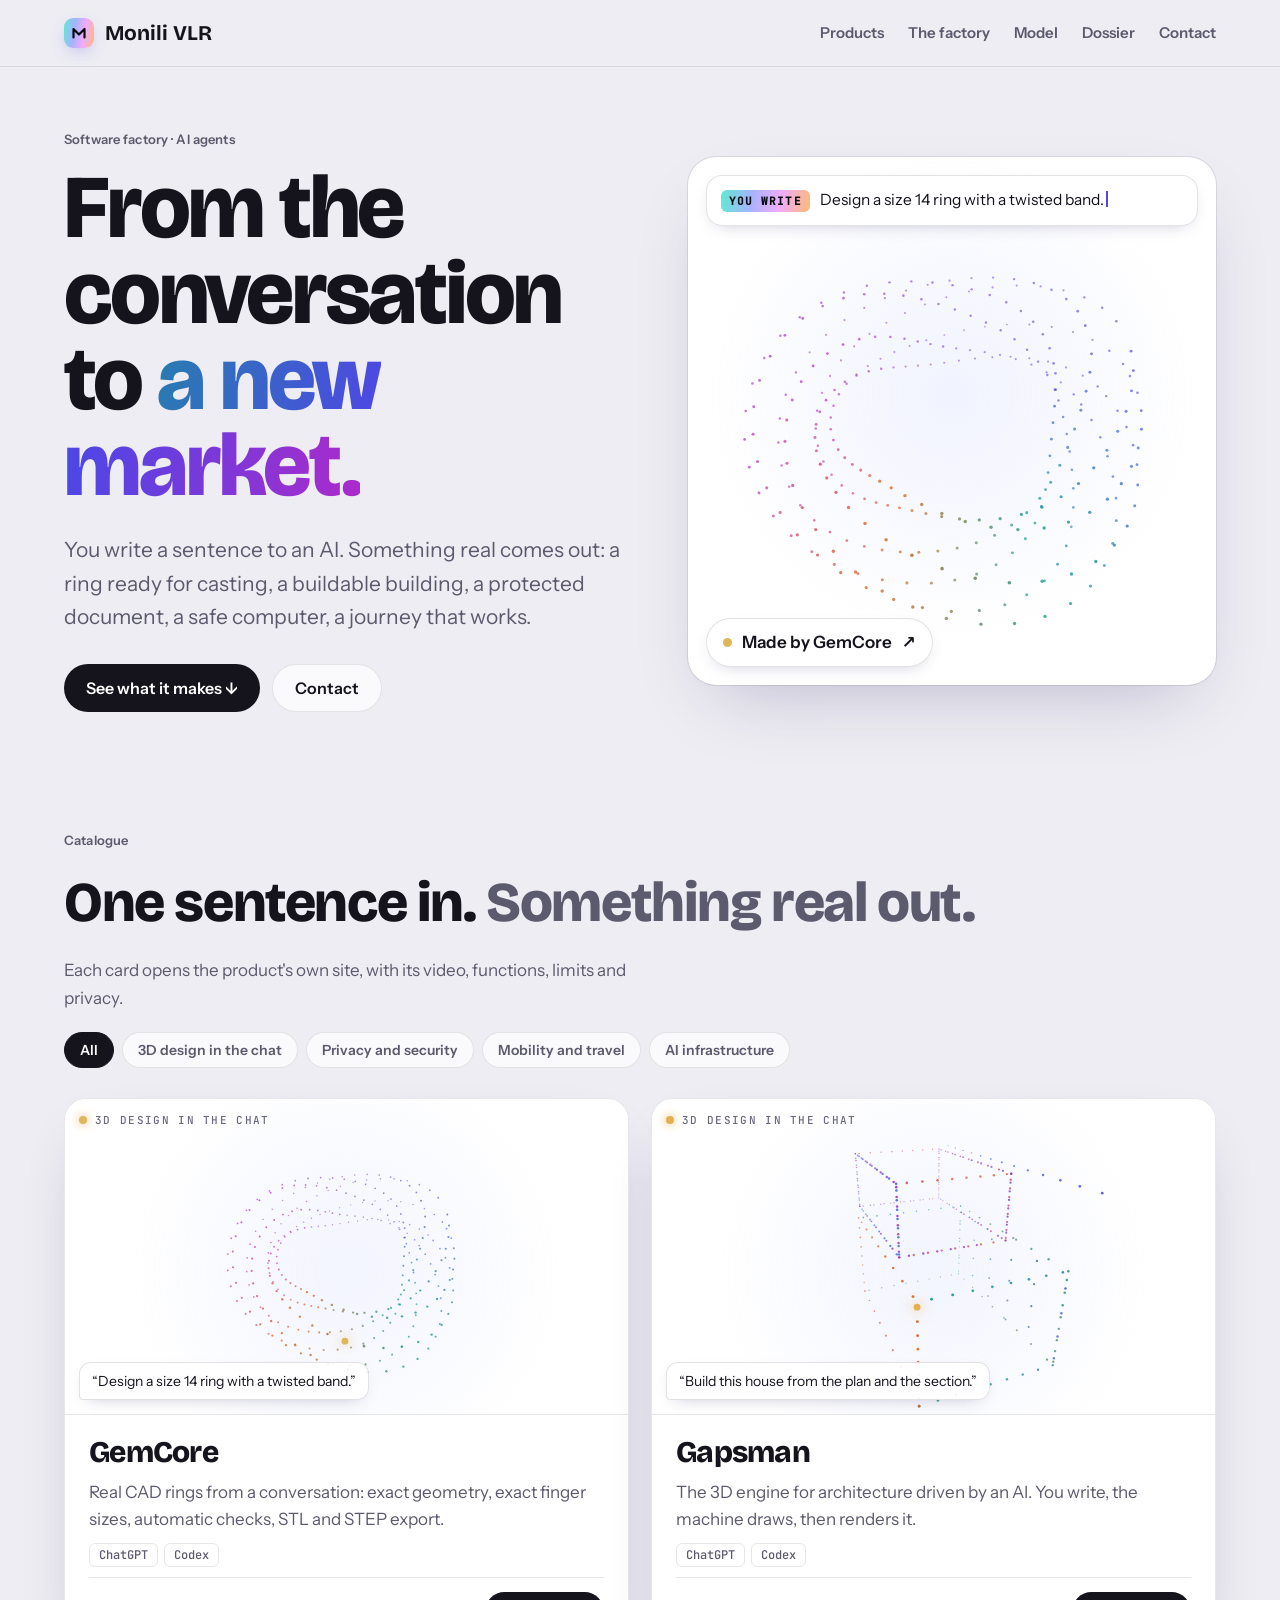
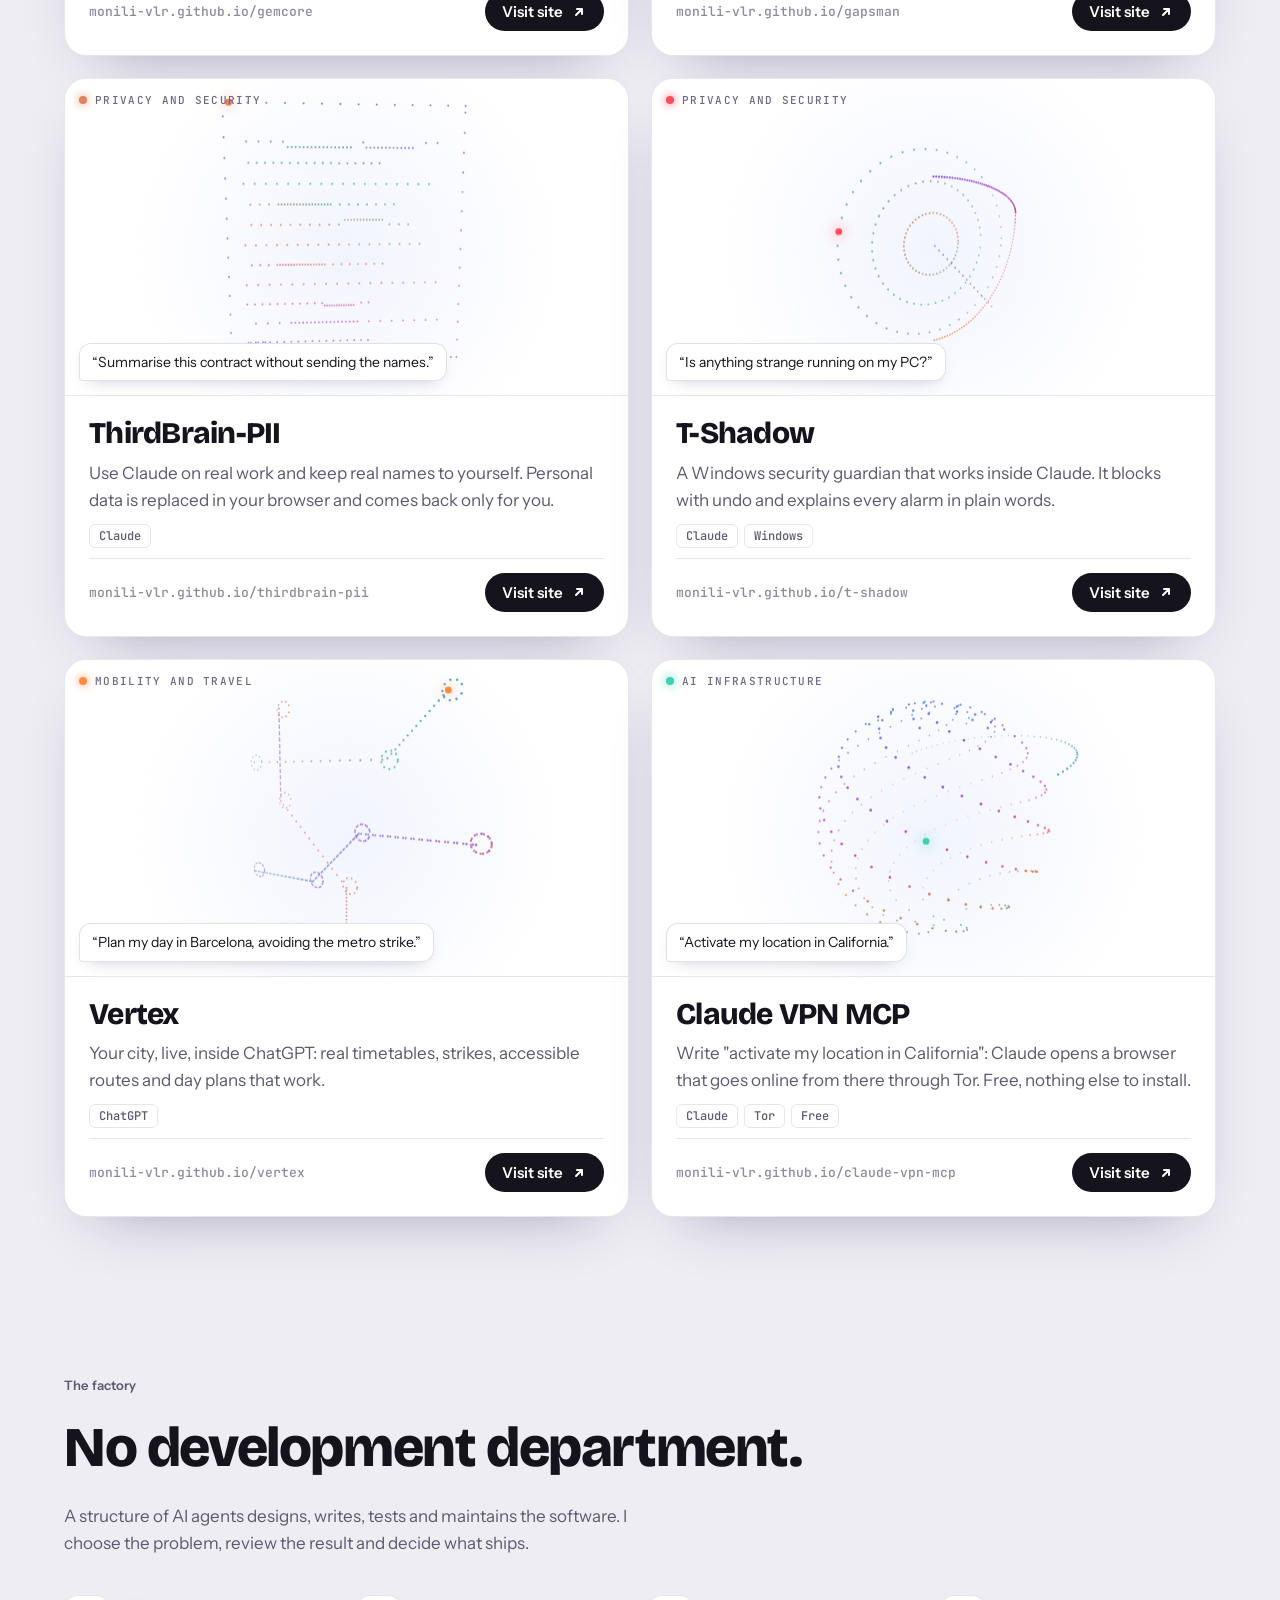
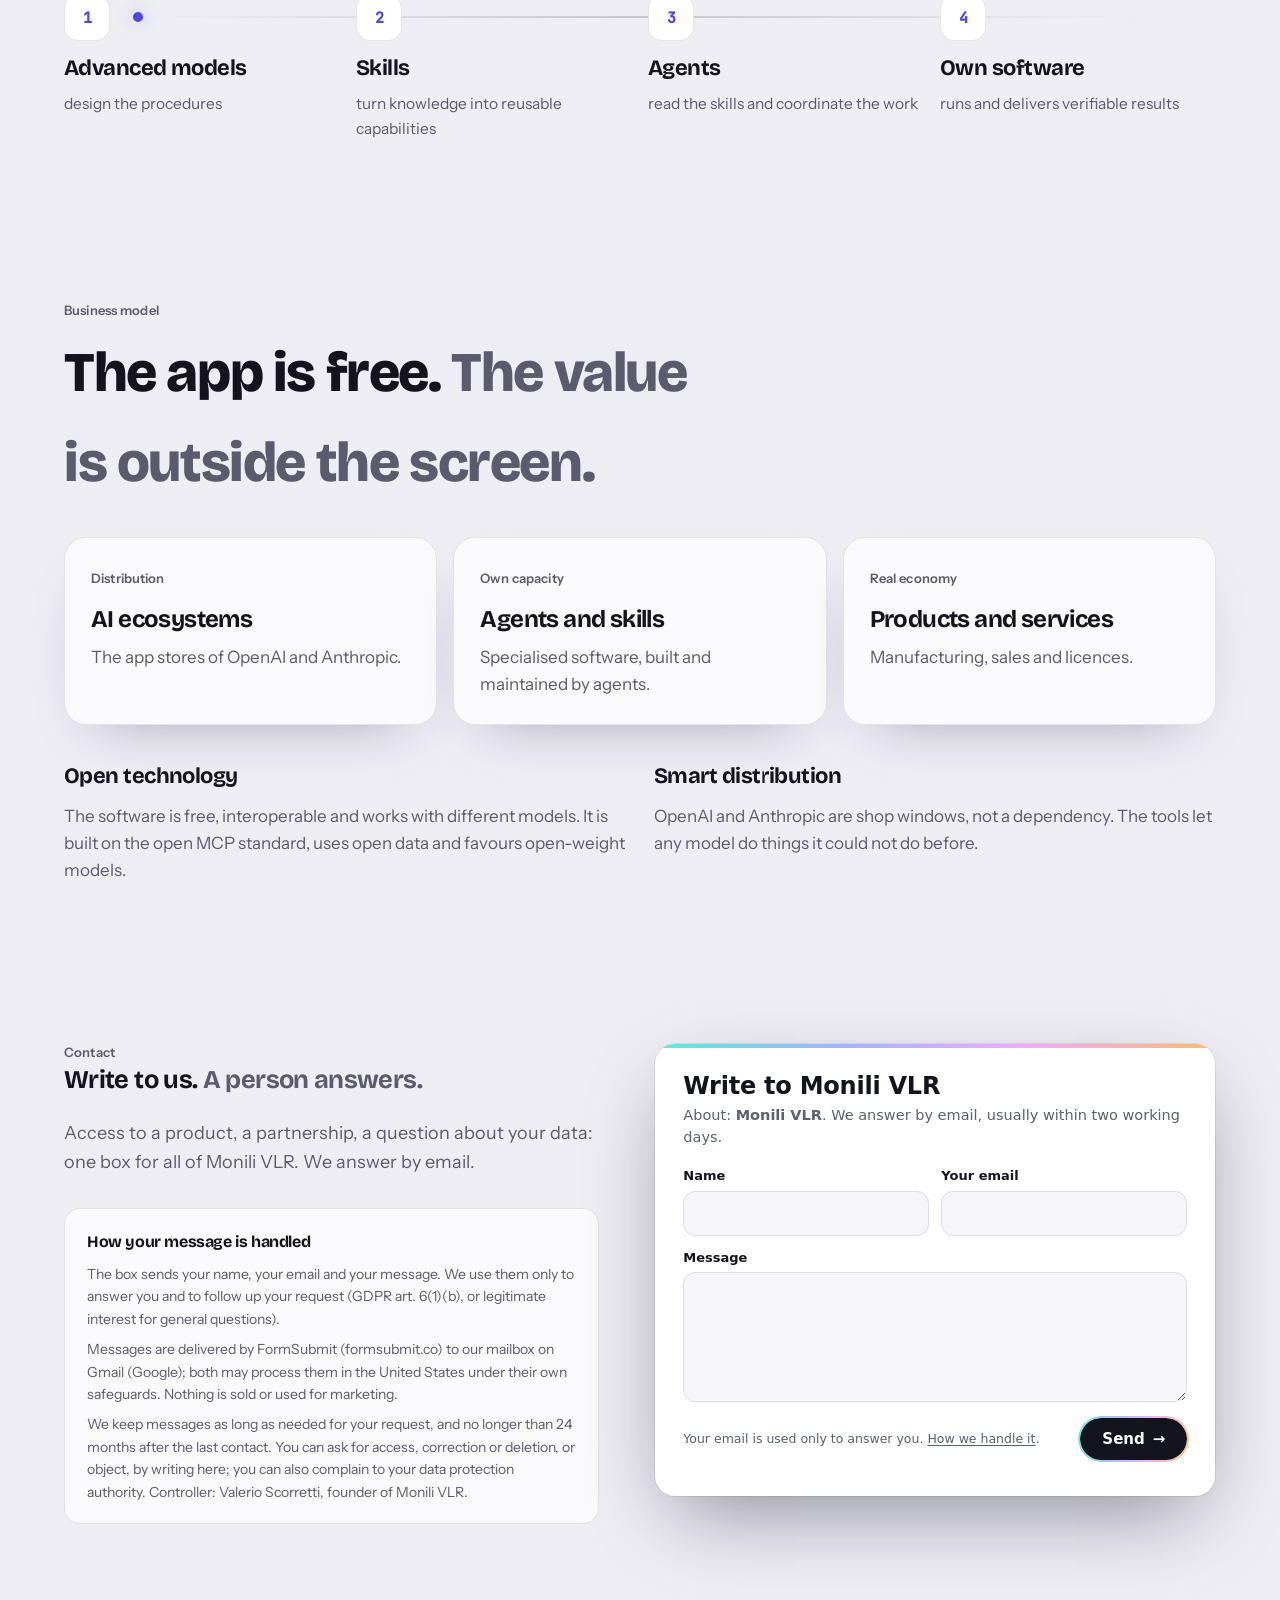
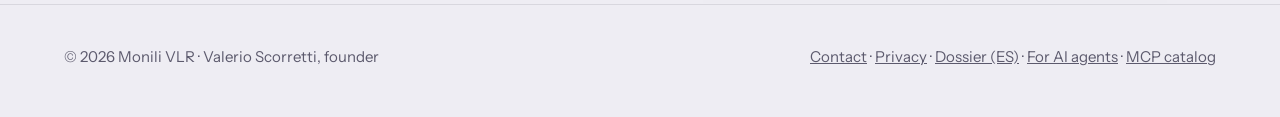
==== commit 8c347bc1: "Descriptive page title for search engines Co-Authored-By: Claude Opus 5.5 <noreply@anthropic.com>" ====
--- a/index.html
+++ b/index.html
@@ -3,7 +3,7 @@
 <head>
 <meta charset="utf-8">
 <meta name="viewport" content="width=device-width, initial-scale=1, viewport-fit=cover">
-<title>Monili VLR</title>
+<title>Monili VLR · AI tools for ChatGPT and Claude</title>
 <meta name="description" content="Monili VLR is a software factory driven by AI agents. You write a prompt, and something real comes out: a ring, a building, a protected document, a safe computer, a journey.">
 <meta name="theme-color" content="#EEEDF3">
 <link rel="icon" href="favicon.svg" type="image/svg+xml">
